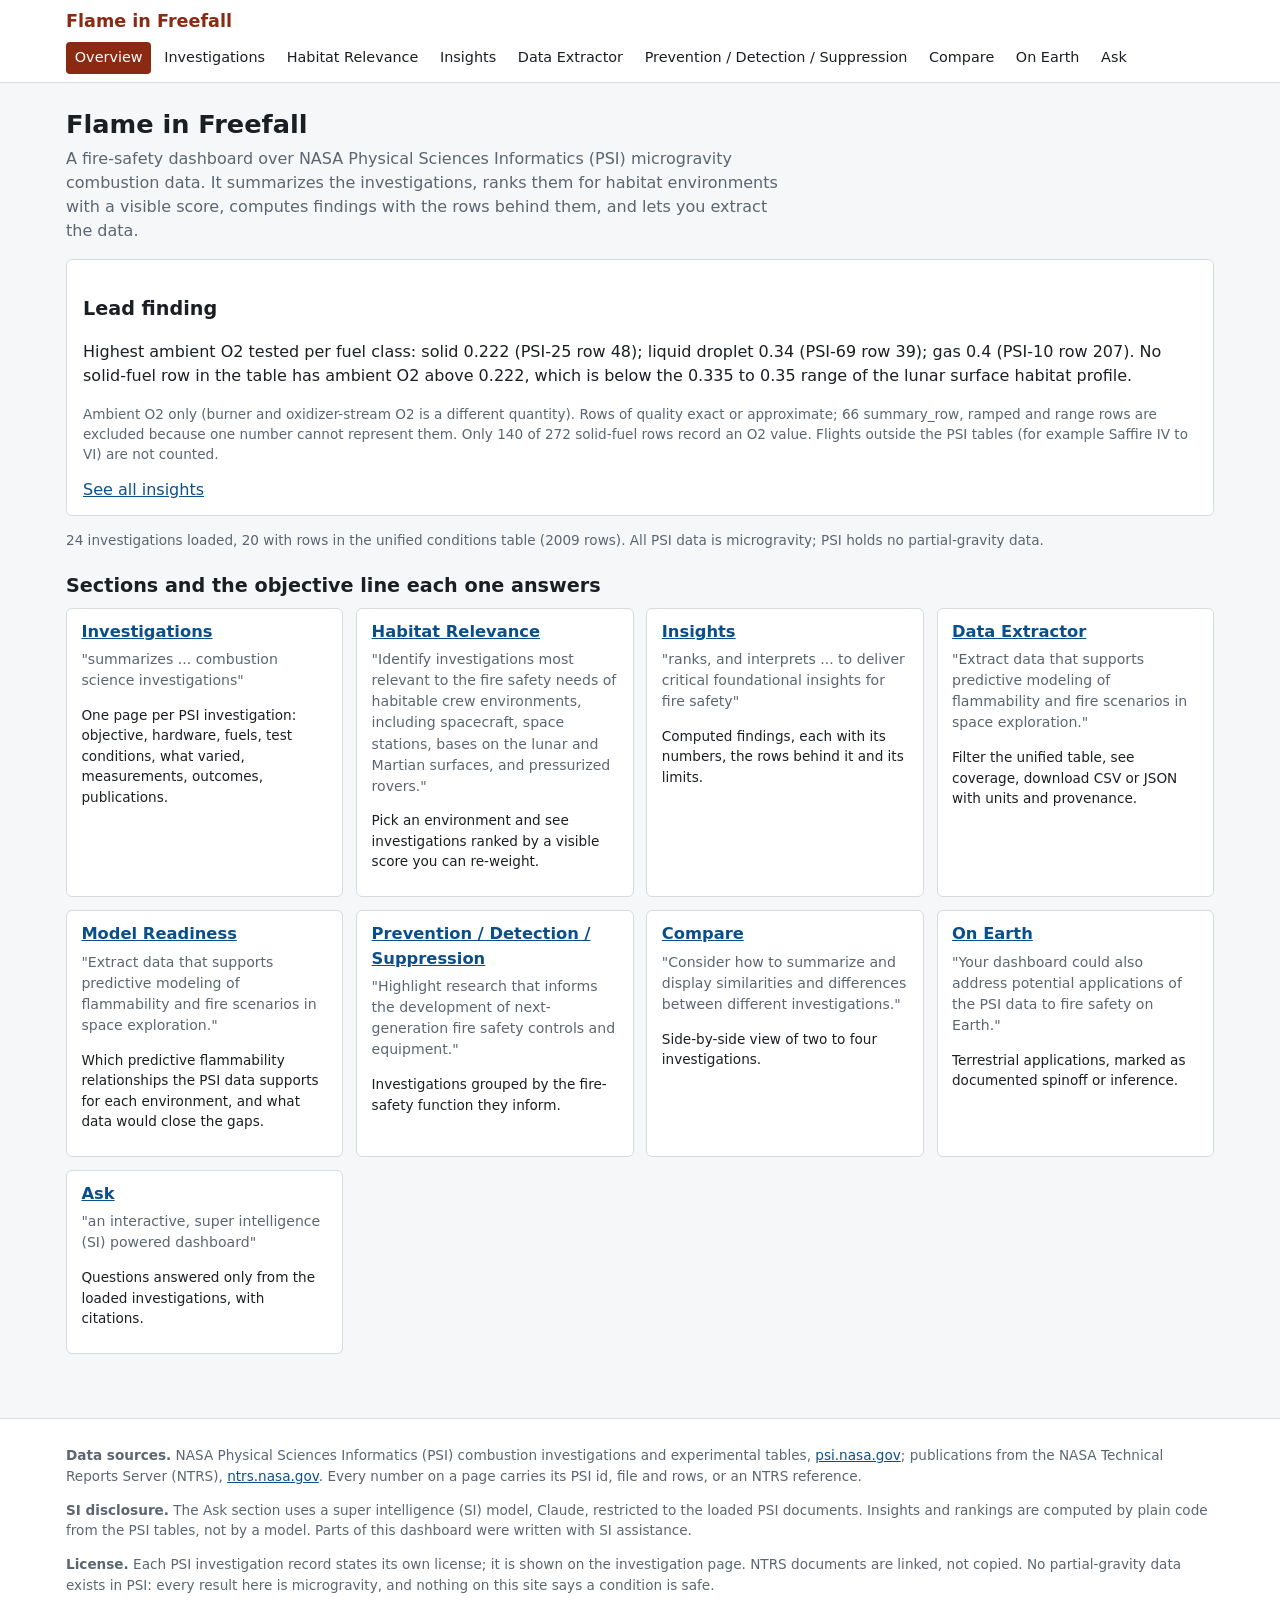
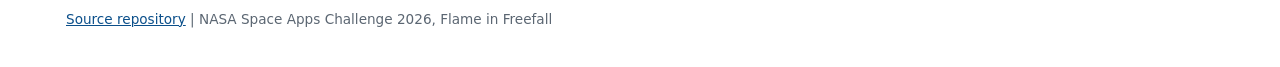
==== public/index.html @ c0f004bd "Round 2: topic vs condition ranking, multi-function labels, model readiness, safe Ask rendering, rat" ====
<!DOCTYPE html>
<html lang="en">
<head>
<meta charset="utf-8">
<meta name="viewport" content="width=device-width, initial-scale=1">
<title>Flame in Freefall - fire-safety dashboard over NASA PSI combustion data</title>
<meta name="description" content="Summaries, rankings and computed insights over NASA PSI microgravity combustion investigations, built for spacecraft and lunar habitat fire safety questions.">
<link rel="icon" href="data:,">
<link rel="stylesheet" href="style.css">
</head>
<body>
<header class="top">
  <div class="top-inner">
    <a class="brand" href="#/overview">Flame in Freefall</a>
    <nav id="nav" aria-label="Sections"></nav>
  </div>
</header>
<main id="view" tabindex="-1">
  <p class="loading">Loading data...</p>
</main>
<footer class="foot">
  <div class="foot-inner">
    <p><strong>Data sources.</strong> NASA Physical Sciences Informatics (PSI) combustion investigations and experimental tables, <a href="https://psi.nasa.gov/physci/repo/search?q=combustion">psi.nasa.gov</a>; publications from the NASA Technical Reports Server (NTRS), <a href="https://ntrs.nasa.gov/">ntrs.nasa.gov</a>. Every number on a page carries its PSI id, file and rows, or an NTRS reference.</p>
    <p><strong>SI disclosure.</strong> The Ask section uses a super intelligence (SI) model, Claude, restricted to the loaded PSI documents. Insights and rankings are computed by plain code from the PSI tables, not by a model. Parts of this dashboard were written with SI assistance.</p>
    <p><strong>License.</strong> Each PSI investigation record states its own license; it is shown on the investigation page. NTRS documents are linked, not copied. No partial-gravity data exists in PSI: every result here is microgravity, and nothing on this site says a condition is safe.</p>
    <p><a href="https://github.com/igeorgegabriel/Nasa_Space_Challenge">Source repository</a> | NASA Space Apps Challenge 2026, Flame in Freefall</p>
  </div>
</footer>
<script src="vendor/plotly-basic-2.35.2.min.js" charset="utf-8"></script>
<script src="app.js" charset="utf-8"></script>
</body>
</html>
---- public/style.css ----
:root {
  --ink: #1b1f24;
  --muted: #5b6672;
  --line: #d6dbe0;
  --bg: #f6f7f8;
  --panel: #ffffff;
  --accent: #8a2a12;
  --accent-soft: #f4e6e1;
  --link: #0b4f8a;
  --ok: #2f6b3f;
  --warn: #8a5a00;
  --warn-soft: #fbf1da;
}

* { box-sizing: border-box; }

html { font-size: 16px; }

body {
  margin: 0;
  font-family: system-ui, -apple-system, "Segoe UI", Roboto, Arial, sans-serif;
  color: var(--ink);
  background: var(--bg);
  line-height: 1.5;
}

a { color: var(--link); }

.top {
  background: var(--panel);
  border-bottom: 1px solid var(--line);
  position: sticky;
  top: 0;
  z-index: 5;
}

.top-inner {
  max-width: 1180px;
  margin: 0 auto;
  padding: 0.5rem 1rem;
  display: flex;
  flex-wrap: wrap;
  align-items: center;
  gap: 0.5rem 1.25rem;
}

.brand {
  font-weight: 700;
  font-size: 1.1rem;
  color: var(--accent);
  text-decoration: none;
  white-space: nowrap;
}

nav { display: flex; flex-wrap: wrap; gap: 0.15rem 0.25rem; }

nav a {
  padding: 0.3rem 0.55rem;
  border-radius: 4px;
  text-decoration: none;
  color: var(--ink);
  font-size: 0.9rem;
}

nav a:hover { background: var(--accent-soft); }

nav a.active { background: var(--accent); color: #fff; }

main {
  max-width: 1180px;
  margin: 0 auto;
  padding: 1rem 1rem 2rem;
  outline: none;
}

h1 { font-size: 1.6rem; margin: 0.4rem 0 0.2rem; }
h2 { font-size: 1.2rem; margin: 1.4rem 0 0.4rem; }
h3 { font-size: 1.02rem; margin: 1rem 0 0.3rem; }

.lede { color: var(--muted); margin: 0 0 1rem; max-width: 70ch; }

.objective {
  border-left: 3px solid var(--accent);
  background: var(--accent-soft);
  padding: 0.4rem 0.75rem;
  margin: 0.5rem 0 1rem;
  font-size: 0.92rem;
}

.panel {
  background: var(--panel);
  border: 1px solid var(--line);
  border-radius: 6px;
  padding: 0.8rem 1rem;
  margin: 0.8rem 0;
}

.grid {
  display: grid;
  grid-template-columns: repeat(auto-fit, minmax(260px, 1fr));
  gap: 0.8rem;
}

.card {
  background: var(--panel);
  border: 1px solid var(--line);
  border-radius: 6px;
  padding: 0.7rem 0.9rem;
}

.card h3 { margin-top: 0; }

.card .obj { color: var(--muted); font-size: 0.88rem; margin: 0.2rem 0 0.4rem; }

.table-wrap { overflow-x: auto; margin: 0.5rem 0; }

table {
  border-collapse: collapse;
  width: 100%;
  background: var(--panel);
  font-size: 0.9rem;
}

th, td {
  border: 1px solid var(--line);
  padding: 0.35rem 0.5rem;
  text-align: left;
  vertical-align: top;
}

th { background: #eef0f2; font-weight: 600; }

td.num, th.num { text-align: right; font-variant-numeric: tabular-nums; }

.tag {
  display: inline-block;
  padding: 0 0.4rem;
  border-radius: 3px;
  font-size: 0.78rem;
  border: 1px solid var(--line);
  background: #eef0f2;
  color: var(--muted);
  white-space: nowrap;
}

.tag.assumption { background: var(--warn-soft); border-color: #e0c27a; color: var(--warn); }
.tag.sourced { background: #e6f1e8; border-color: #a9cdb1; color: var(--ok); }
.tag.documented { background: #e6f1e8; border-color: #a9cdb1; color: var(--ok); }
.tag.inference { background: var(--warn-soft); border-color: #e0c27a; color: var(--warn); }
.tag.unassigned { background: #eef0f2; color: var(--muted); }
.tag.varied { background: #e4eef8; border-color: #a8c4e0; color: #1d4d80; }
.tag.held { background: #eef0f2; }
.tag.same { background: #e6f1e8; border-color: #a9cdb1; color: var(--ok); }
.tag.diff { background: var(--warn-soft); border-color: #e0c27a; color: var(--warn); }

.src { color: var(--muted); font-size: 0.78rem; display: block; }

.muted { color: var(--muted); }

.small { font-size: 0.85rem; }

.row-controls {
  display: flex;
  flex-wrap: wrap;
  gap: 0.6rem 1rem;
  align-items: flex-end;
  margin: 0.5rem 0;
}

label.field { display: flex; flex-direction: column; font-size: 0.85rem; gap: 0.15rem; }

select, input[type="number"], input[type="text"], textarea, button {
  font: inherit;
  padding: 0.3rem 0.45rem;
  border: 1px solid #aab2ba;
  border-radius: 4px;
  background: #fff;
  color: var(--ink);
}

input[type="number"] { width: 6.5rem; }

textarea { width: 100%; min-height: 6rem; resize: vertical; }

button {
  cursor: pointer;
  background: var(--accent);
  color: #fff;
  border-color: var(--accent);
}

button.secondary { background: #fff; color: var(--accent); }

button:disabled { opacity: 0.55; cursor: default; }

.checks { display: flex; flex-wrap: wrap; gap: 0.2rem 0.9rem; }

.checks label { font-size: 0.88rem; white-space: nowrap; }

.slider-row {
  display: grid;
  grid-template-columns: 11rem 1fr 3.2rem;
  gap: 0.5rem;
  align-items: center;
  font-size: 0.88rem;
}

.slider-row input[type="range"] { width: 100%; }

.bars { display: flex; gap: 3px; align-items: flex-end; height: 34px; }

.bar-col { display: flex; flex-direction: column; align-items: center; width: 18px; }

.bar-track { height: 24px; width: 12px; background: #e4e7ea; display: flex; align-items: flex-end; }

.bar-fill { width: 100%; background: var(--accent); }

.bar-fill.na { background: repeating-linear-gradient(45deg, #c4c9ce, #c4c9ce 2px, #e4e7ea 2px, #e4e7ea 4px); height: 100%; }

.bar-letter { font-size: 0.65rem; color: var(--muted); line-height: 1; margin-top: 2px; }

.legend { font-size: 0.82rem; color: var(--muted); }

.notice {
  background: var(--warn-soft);
  border: 1px solid #e0c27a;
  padding: 0.5rem 0.75rem;
  border-radius: 4px;
  font-size: 0.9rem;
  margin: 0.6rem 0;
}

.pre { white-space: pre-line; }

.chart { width: 100%; min-height: 380px; }

.answer p { margin: 0.4rem 0; }

.answer ul, .answer ol { margin: 0.4rem 0; padding-left: 1.4rem; }

.answer table { width: auto; margin: 0.5rem 0; }

.answer h4 { margin: 0.8rem 0 0.2rem; }

.answer .cite-link { font-size: 0.8rem; vertical-align: super; }

.citations li { margin: 0.4rem 0; }

.cite-quote { display: block; }

button.small-button { font-size: 0.75rem; padding: 0.05rem 0.4rem; margin-top: 0.2rem; }

.bar-groups { display: flex; gap: 10px; }

.tag.supported { background: #e6f1e8; border-color: #a9cdb1; color: var(--ok); }
.tag.partly { background: var(--warn-soft); border-color: #e0c27a; color: var(--warn); }
.tag.notsupported { background: #f4e6e1; border-color: #d9a99a; color: var(--accent); }

table.readiness td ul { margin: 0; padding-left: 1.1rem; }

.not-in-data { font-weight: 700; color: var(--warn); }

.cmp-same { background: #f1f7f2; }
.cmp-diff { background: #fdf6e6; }

details { margin: 0.3rem 0; }
summary { cursor: pointer; }

.loading { color: var(--muted); }

.foot { border-top: 1px solid var(--line); background: var(--panel); margin-top: 2rem; }

.foot-inner {
  max-width: 1180px;
  margin: 0 auto;
  padding: 0.8rem 1rem 1.5rem;
  font-size: 0.85rem;
  color: var(--muted);
}

@media (max-width: 640px) {
  html { font-size: 15px; }
  .slider-row { grid-template-columns: 8rem 1fr 2.8rem; }
  th, td { padding: 0.3rem 0.35rem; }
}
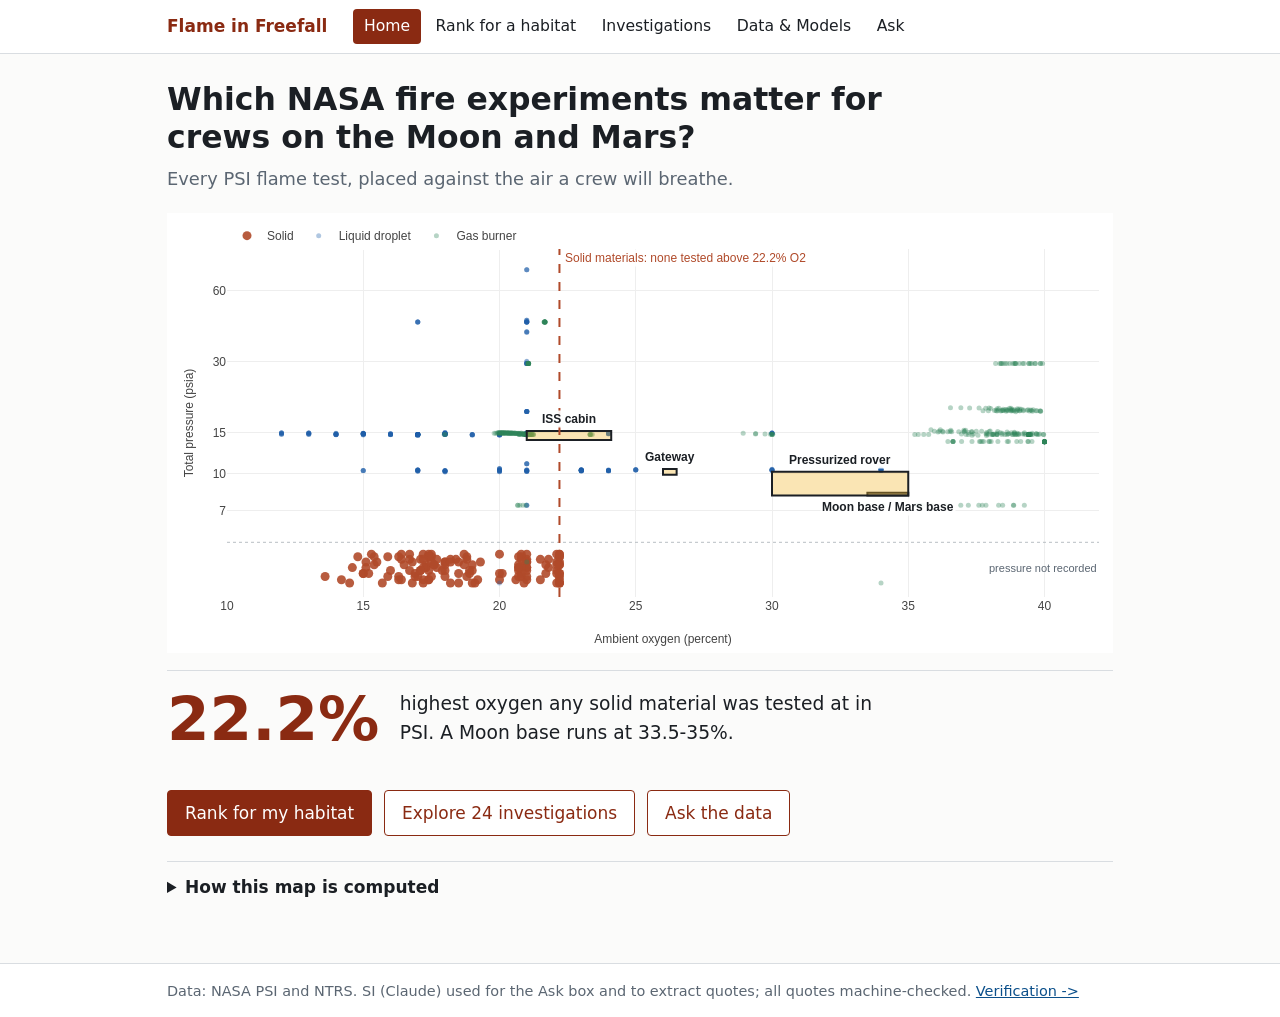
==== commit 3742665e: "Redesign: 5-tab layout, Oxygen Gap Map hero, test-next table, verified findings, NASA flame photos, " ====
--- a/public/index.html
+++ b/public/index.html
@@ -4,14 +4,14 @@
 <meta charset="utf-8">
 <meta name="viewport" content="width=device-width, initial-scale=1">
 <title>Flame in Freefall - fire-safety dashboard over NASA PSI combustion data</title>
-<meta name="description" content="Summaries, rankings and computed insights over NASA PSI microgravity combustion investigations, built for spacecraft and lunar habitat fire safety questions.">
+<meta name="description" content="Which NASA microgravity fire experiments matter for crews on the Moon and Mars, ranked from NASA PSI combustion data.">
 <link rel="icon" href="data:,">
 <link rel="stylesheet" href="style.css">
 </head>
 <body>
 <header class="top">
   <div class="top-inner">
-    <a class="brand" href="#/overview">Flame in Freefall</a>
+    <a class="brand" href="#/home">Flame in Freefall</a>
     <nav id="nav" aria-label="Sections"></nav>
   </div>
 </header>
@@ -20,10 +20,7 @@
 </main>
 <footer class="foot">
   <div class="foot-inner">
-    <p><strong>Data sources.</strong> NASA Physical Sciences Informatics (PSI) combustion investigations and experimental tables, <a href="https://psi.nasa.gov/physci/repo/search?q=combustion">psi.nasa.gov</a>; publications from the NASA Technical Reports Server (NTRS), <a href="https://ntrs.nasa.gov/">ntrs.nasa.gov</a>. Every number on a page carries its PSI id, file and rows, or an NTRS reference.</p>
-    <p><strong>SI disclosure.</strong> The Ask section uses a super intelligence (SI) model, Claude, restricted to the loaded PSI documents. Insights and rankings are computed by plain code from the PSI tables, not by a model. Parts of this dashboard were written with SI assistance.</p>
-    <p><strong>License.</strong> Each PSI investigation record states its own license; it is shown on the investigation page. NTRS documents are linked, not copied. No partial-gravity data exists in PSI: every result here is microgravity, and nothing on this site says a condition is safe.</p>
-    <p><a href="https://github.com/igeorgegabriel/Nasa_Space_Challenge">Source repository</a> | NASA Space Apps Challenge 2026, Flame in Freefall</p>
+    <p>Data: NASA PSI and NTRS. SI (Claude) used for the Ask box and to extract quotes; all quotes machine-checked. <a href="#/verification">Verification -&gt;</a></p>
   </div>
 </footer>
 <script src="vendor/plotly-basic-2.35.2.min.js" charset="utf-8"></script>
--- a/public/style.css
+++ b/public/style.css
@@ -1,27 +1,26 @@
 :root {
   --ink: #1b1f24;
   --muted: #5b6672;
-  --line: #d6dbe0;
-  --bg: #f6f7f8;
+  --line: #d9dde1;
+  --bg: #fbfbfa;
   --panel: #ffffff;
   --accent: #8a2a12;
-  --accent-soft: #f4e6e1;
+  --accent-soft: #f4e9e5;
   --link: #0b4f8a;
   --ok: #2f6b3f;
   --warn: #8a5a00;
-  --warn-soft: #fbf1da;
 }
 
 * { box-sizing: border-box; }
 
-html { font-size: 16px; }
+html { font-size: 17px; }
 
 body {
   margin: 0;
   font-family: system-ui, -apple-system, "Segoe UI", Roboto, Arial, sans-serif;
   color: var(--ink);
   background: var(--bg);
-  line-height: 1.5;
+  line-height: 1.55;
 }
 
 a { color: var(--link); }
@@ -35,251 +34,324 @@
 }
 
 .top-inner {
-  max-width: 1180px;
+  max-width: 980px;
   margin: 0 auto;
-  padding: 0.5rem 1rem;
+  padding: 0.55rem 1rem;
   display: flex;
   flex-wrap: wrap;
   align-items: center;
-  gap: 0.5rem 1.25rem;
+  gap: 0.4rem 1.5rem;
 }
 
 .brand {
   font-weight: 700;
-  font-size: 1.1rem;
   color: var(--accent);
   text-decoration: none;
   white-space: nowrap;
 }
 
-nav { display: flex; flex-wrap: wrap; gap: 0.15rem 0.25rem; }
-
-nav a {
-  padding: 0.3rem 0.55rem;
+#nav { display: flex; flex-wrap: wrap; gap: 0.1rem 0.2rem; }
+
+#nav a {
+  padding: 0.3rem 0.65rem;
   border-radius: 4px;
   text-decoration: none;
   color: var(--ink);
-  font-size: 0.9rem;
-}
-
-nav a:hover { background: var(--accent-soft); }
-
-nav a.active { background: var(--accent); color: #fff; }
+  font-size: 0.92rem;
+}
+
+#nav a:hover { background: var(--accent-soft); }
+
+#nav a.active { background: var(--accent); color: #fff; }
 
 main {
-  max-width: 1180px;
+  max-width: 980px;
   margin: 0 auto;
-  padding: 1rem 1rem 2rem;
+  padding: 1.6rem 1rem 3rem;
   outline: none;
 }
 
-h1 { font-size: 1.6rem; margin: 0.4rem 0 0.2rem; }
-h2 { font-size: 1.2rem; margin: 1.4rem 0 0.4rem; }
-h3 { font-size: 1.02rem; margin: 1rem 0 0.3rem; }
-
-.lede { color: var(--muted); margin: 0 0 1rem; max-width: 70ch; }
-
-.objective {
-  border-left: 3px solid var(--accent);
-  background: var(--accent-soft);
-  padding: 0.4rem 0.75rem;
-  margin: 0.5rem 0 1rem;
-  font-size: 0.92rem;
-}
-
-.panel {
-  background: var(--panel);
-  border: 1px solid var(--line);
-  border-radius: 6px;
-  padding: 0.8rem 1rem;
-  margin: 0.8rem 0;
-}
-
-.grid {
+h1 { font-size: 1.85rem; line-height: 1.2; margin: 0 0 0.5rem; max-width: 34ch; }
+h2 { font-size: 1.25rem; margin: 2.4rem 0 0.6rem; }
+h3 { font-size: 1.05rem; margin: 1.2rem 0 0.3rem; }
+
+.page-head { margin-bottom: 1.2rem; }
+
+.lede { color: var(--muted); margin: 0 0 0.8rem; max-width: 70ch; font-size: 1.05rem; }
+
+p, li, dd { max-width: 70ch; }
+
+.small { font-size: 0.88rem; }
+
+.muted { color: var(--muted); }
+
+.src { color: var(--muted); font-size: 0.8rem; display: block; }
+
+.chart { width: 100%; height: 440px; }
+
+.hero-chart { margin: 0.5rem 0 0; }
+
+.callout {
+  display: flex;
+  align-items: center;
+  gap: 1.2rem;
+  margin: 1rem 0 1.4rem;
+  padding: 1rem 0;
+  border-top: 1px solid var(--line);
+}
+
+.big { font-size: 3.6rem; font-weight: 700; color: var(--accent); line-height: 1; white-space: nowrap; }
+
+.big-text { margin: 0; font-size: 1.1rem; max-width: 40ch; }
+
+.cta { display: flex; flex-wrap: wrap; gap: 0.7rem; margin: 0 0 1.5rem; }
+
+.btn, button {
+  font: inherit;
+  display: inline-block;
+  padding: 0.5rem 1rem;
+  border: 1px solid var(--accent);
+  border-radius: 4px;
+  background: #fff;
+  color: var(--accent);
+  text-decoration: none;
+  cursor: pointer;
+}
+
+.btn.primary, button { background: var(--accent); color: #fff; }
+
+button.secondary { background: #fff; color: var(--accent); }
+
+button:disabled { opacity: 0.55; cursor: default; }
+
+.seg { display: flex; flex-wrap: wrap; gap: 0.4rem; margin: 0.4rem 0 0.8rem; }
+
+.seg-btn { background: #fff; color: var(--ink); border-color: #b5bcc3; padding: 0.4rem 0.8rem; font-size: 0.95rem; }
+
+.seg-btn.active { background: var(--accent); color: #fff; border-color: var(--accent); }
+
+.env-line { color: var(--muted); font-size: 0.95rem; margin: 0 0 1.2rem; max-width: 70ch; }
+
+.rank-list { list-style: none; margin: 0; padding: 0; }
+
+.rank-item { border-top: 1px solid var(--line); }
+
+.rank-row summary {
+  list-style: none;
   display: grid;
-  grid-template-columns: repeat(auto-fit, minmax(260px, 1fr));
+  grid-template-columns: 2rem 1fr 7.5rem;
   gap: 0.8rem;
-}
-
-.card {
-  background: var(--panel);
-  border: 1px solid var(--line);
-  border-radius: 6px;
-  padding: 0.7rem 0.9rem;
-}
-
-.card h3 { margin-top: 0; }
-
-.card .obj { color: var(--muted); font-size: 0.88rem; margin: 0.2rem 0 0.4rem; }
-
-.table-wrap { overflow-x: auto; margin: 0.5rem 0; }
-
-table {
-  border-collapse: collapse;
-  width: 100%;
-  background: var(--panel);
-  font-size: 0.9rem;
-}
-
-th, td {
-  border: 1px solid var(--line);
-  padding: 0.35rem 0.5rem;
-  text-align: left;
-  vertical-align: top;
-}
-
-th { background: #eef0f2; font-weight: 600; }
-
-td.num, th.num { text-align: right; font-variant-numeric: tabular-nums; }
+  align-items: start;
+  padding: 0.9rem 0;
+  cursor: pointer;
+}
+
+.rank-row summary::-webkit-details-marker { display: none; }
+
+.rank-num { font-weight: 700; color: var(--accent); font-size: 1.15rem; }
+
+.rank-main { display: block; }
+
+.rank-name { display: block; font-weight: 600; }
+
+.rank-line { display: block; color: var(--muted); font-size: 0.9rem; }
+
+.rank-why { display: block; font-size: 0.92rem; margin-top: 0.25rem; max-width: 62ch; }
+
+.rank-score { display: flex; align-items: center; gap: 0.5rem; padding-top: 0.3rem; }
+
+.bar { display: block; flex: 1; height: 0.7rem; background: #e6e8ea; border-radius: 2px; overflow: hidden; }
+
+.bar-fill { display: block; height: 100%; background: var(--accent); }
+
+.score-num { font-variant-numeric: tabular-nums; font-size: 0.9rem; width: 2.2rem; text-align: right; }
+
+.rank-details { padding: 0 0 1rem 2.8rem; }
+
+.exp { margin: 1.2rem 0 0; border-top: 1px solid var(--line); }
+
+.exp > summary { padding: 0.7rem 0; cursor: pointer; font-weight: 600; }
+
+.exp-body { padding: 0 0 0.8rem; }
+
+.rank-row .exp, details.rank-row { margin: 0; border: 0; }
+
+.test-next h2 { margin-top: 2.6rem; }
+
+.table-wrap { overflow-x: auto; margin: 0.6rem 0; max-width: 100%; }
+
+table { border-collapse: collapse; width: 100%; font-size: 0.92rem; }
+
+th, td { border-bottom: 1px solid var(--line); padding: 0.5rem 0.6rem; text-align: left; vertical-align: top; }
+
+th { font-weight: 600; background: #f2f3f4; white-space: nowrap; }
+
+table.preview th, table.preview td { white-space: nowrap; }
 
 .tag {
   display: inline-block;
-  padding: 0 0.4rem;
+  padding: 0 0.5rem;
   border-radius: 3px;
-  font-size: 0.78rem;
+  font-size: 0.8rem;
   border: 1px solid var(--line);
-  background: #eef0f2;
+  background: #f2f3f4;
   color: var(--muted);
   white-space: nowrap;
 }
 
-.tag.assumption { background: var(--warn-soft); border-color: #e0c27a; color: var(--warn); }
-.tag.sourced { background: #e6f1e8; border-color: #a9cdb1; color: var(--ok); }
-.tag.documented { background: #e6f1e8; border-color: #a9cdb1; color: var(--ok); }
-.tag.inference { background: var(--warn-soft); border-color: #e0c27a; color: var(--warn); }
-.tag.unassigned { background: #eef0f2; color: var(--muted); }
-.tag.varied { background: #e4eef8; border-color: #a8c4e0; color: #1d4d80; }
-.tag.held { background: #eef0f2; }
-.tag.same { background: #e6f1e8; border-color: #a9cdb1; color: var(--ok); }
-.tag.diff { background: var(--warn-soft); border-color: #e0c27a; color: var(--warn); }
-
-.src { color: var(--muted); font-size: 0.78rem; display: block; }
-
-.muted { color: var(--muted); }
-
-.small { font-size: 0.85rem; }
-
-.row-controls {
-  display: flex;
-  flex-wrap: wrap;
-  gap: 0.6rem 1rem;
-  align-items: flex-end;
-  margin: 0.5rem 0;
-}
-
-label.field { display: flex; flex-direction: column; font-size: 0.85rem; gap: 0.15rem; }
-
-select, input[type="number"], input[type="text"], textarea, button {
+.tag.supported { background: #e6f1e8; border-color: #a9cdb1; color: var(--ok); }
+.tag.partly { background: #fbf1da; border-color: #e0c27a; color: var(--warn); }
+.tag.notsupported { background: #f4e6e1; border-color: #d9a99a; color: var(--accent); }
+
+.cards { display: grid; grid-template-columns: repeat(auto-fill, minmax(280px, 1fr)); gap: 1rem; margin-top: 1rem; }
+
+.card { background: var(--panel); border: 1px solid var(--line); border-radius: 6px; padding: 0.9rem 1rem; }
+
+.card.wide { grid-column: 1 / -1; }
+
+.card h3 { margin: 0 0 0.25rem; }
+
+.card-line { margin: 0 0 0.5rem; color: var(--muted); font-size: 0.92rem; }
+
+.card-tags { margin: 0.4rem 0; font-size: 0.88rem; }
+
+.fn-tags { margin-left: 0.5rem; color: var(--muted); font-size: 0.85rem; }
+
+.quote { margin: 0.7rem 0; padding: 0.1rem 0 0.1rem 0.9rem; border-left: 3px solid var(--accent); }
+
+.quote p { margin: 0 0 0.2rem; }
+
+.quote cite { font-size: 0.85rem; color: var(--muted); font-style: normal; }
+
+.quote.clamp p {
+  display: -webkit-box;
+  -webkit-line-clamp: 4;
+  -webkit-box-orient: vertical;
+  overflow: hidden;
+  font-size: 0.9rem;
+}
+
+.filters { display: flex; flex-wrap: wrap; gap: 0.6rem; margin: 1rem 0 0.4rem; }
+
+select, input[type="number"], textarea {
   font: inherit;
-  padding: 0.3rem 0.45rem;
+  padding: 0.4rem 0.5rem;
   border: 1px solid #aab2ba;
   border-radius: 4px;
   background: #fff;
   color: var(--ink);
 }
 
+textarea { width: 100%; max-width: 70ch; resize: vertical; display: block; }
+
 input[type="number"] { width: 6.5rem; }
 
-textarea { width: 100%; min-height: 6rem; resize: vertical; }
-
-button {
-  cursor: pointer;
-  background: var(--accent);
-  color: #fff;
-  border-color: var(--accent);
-}
-
-button.secondary { background: #fff; color: var(--accent); }
-
-button:disabled { opacity: 0.55; cursor: default; }
-
-.checks { display: flex; flex-wrap: wrap; gap: 0.2rem 0.9rem; }
-
-.checks label { font-size: 0.88rem; white-space: nowrap; }
-
-.slider-row {
-  display: grid;
-  grid-template-columns: 11rem 1fr 3.2rem;
-  gap: 0.5rem;
-  align-items: center;
-  font-size: 0.88rem;
-}
+.subnav { display: flex; flex-wrap: wrap; gap: 1.2rem; margin: 0 0 0.6rem; font-size: 0.95rem; }
+
+.subnav a { text-decoration: none; padding-bottom: 0.15rem; border-bottom: 2px solid transparent; }
+
+.subnav a.active { border-bottom-color: var(--accent); color: var(--ink); font-weight: 600; }
+
+.photos { display: grid; grid-template-columns: repeat(auto-fill, minmax(260px, 1fr)); gap: 1rem; }
+
+.photos figure { margin: 0; }
+
+.photos img { width: 100%; height: auto; display: block; border: 1px solid var(--line); }
+
+.photos figcaption { font-size: 0.82rem; color: var(--muted); margin-top: 0.3rem; }
+
+.facts { display: grid; grid-template-columns: 9rem 1fr; gap: 0.3rem 1rem; margin: 0.4rem 0; }
+
+.facts dt { color: var(--muted); }
+
+.facts dd { margin: 0; }
+
+.pre { white-space: pre-line; max-width: 70ch; }
+
+.pre-line { max-width: 70ch; }
+
+.row-controls { display: flex; flex-wrap: wrap; gap: 0.6rem 1rem; align-items: flex-end; margin: 0.6rem 0; }
+
+label.field { display: flex; flex-direction: column; font-size: 0.85rem; gap: 0.15rem; }
+
+.checks { display: flex; flex-wrap: wrap; gap: 0.2rem 0.9rem; margin: 0.3rem 0 0.8rem; }
+
+.checks label, label.check { font-size: 0.9rem; }
+
+.slider-row { display: grid; grid-template-columns: 14rem 1fr 3rem; gap: 0.5rem; align-items: center; font-size: 0.9rem; max-width: 560px; }
 
 .slider-row input[type="range"] { width: 100%; }
 
-.bars { display: flex; gap: 3px; align-items: flex-end; height: 34px; }
-
-.bar-col { display: flex; flex-direction: column; align-items: center; width: 18px; }
-
-.bar-track { height: 24px; width: 12px; background: #e4e7ea; display: flex; align-items: flex-end; }
-
-.bar-fill { width: 100%; background: var(--accent); }
-
-.bar-fill.na { background: repeating-linear-gradient(45deg, #c4c9ce, #c4c9ce 2px, #e4e7ea 2px, #e4e7ea 4px); height: 100%; }
-
-.bar-letter { font-size: 0.65rem; color: var(--muted); line-height: 1; margin-top: 2px; }
-
-.legend { font-size: 0.82rem; color: var(--muted); }
-
-.notice {
-  background: var(--warn-soft);
-  border: 1px solid #e0c27a;
-  padding: 0.5rem 0.75rem;
-  border-radius: 4px;
+.filters-box { margin: 0.6rem 0; border: 1px solid var(--line); border-radius: 4px; background: var(--panel); }
+
+.filters-box > summary { padding: 0.6rem 0.8rem; cursor: pointer; font-size: 0.92rem; }
+
+.filters-box .exp-body { padding: 0 0.8rem 0.8rem; }
+
+.buttons { display: flex; flex-wrap: wrap; gap: 0.6rem; margin: 0.6rem 0; }
+
+.plain-list { list-style: none; margin: 0; padding: 0; }
+
+.plain-list .exp { margin: 0; }
+
+.detail-block { margin-bottom: 1.4rem; }
+
+.section { scroll-margin-top: 4rem; }
+
+.answer-box { margin: 1rem 0; max-width: 70ch; }
+
+.answer p { margin: 0.5rem 0; }
+
+.answer ul, .answer ol { margin: 0.5rem 0; padding-left: 1.4rem; }
+
+.answer table { width: auto; margin: 0.6rem 0; }
+
+.answer h4 { margin: 0.9rem 0 0.2rem; }
+
+.answer .cite-link { font-size: 0.8rem; vertical-align: super; }
+
+.citations li { margin: 0.5rem 0; }
+
+.cite-quote { display: block; }
+
+button.small-button { font-size: 0.75rem; padding: 0.05rem 0.4rem; margin-top: 0.2rem; }
+
+.chips { display: flex; flex-wrap: wrap; gap: 0.5rem; margin: 0.4rem 0 0.9rem; }
+
+.chip {
+  background: #fff;
+  color: var(--ink);
+  border: 1px solid #b5bcc3;
+  border-radius: 999px;
+  padding: 0.35rem 0.9rem;
   font-size: 0.9rem;
-  margin: 0.6rem 0;
-}
-
-.pre { white-space: pre-line; }
-
-.chart { width: 100%; min-height: 380px; }
-
-.answer p { margin: 0.4rem 0; }
-
-.answer ul, .answer ol { margin: 0.4rem 0; padding-left: 1.4rem; }
-
-.answer table { width: auto; margin: 0.5rem 0; }
-
-.answer h4 { margin: 0.8rem 0 0.2rem; }
-
-.answer .cite-link { font-size: 0.8rem; vertical-align: super; }
-
-.citations li { margin: 0.4rem 0; }
-
-.cite-quote { display: block; }
-
-button.small-button { font-size: 0.75rem; padding: 0.05rem 0.4rem; margin-top: 0.2rem; }
-
-.bar-groups { display: flex; gap: 10px; }
-
-.tag.supported { background: #e6f1e8; border-color: #a9cdb1; color: var(--ok); }
-.tag.partly { background: var(--warn-soft); border-color: #e0c27a; color: var(--warn); }
-.tag.notsupported { background: #f4e6e1; border-color: #d9a99a; color: var(--accent); }
-
-table.readiness td ul { margin: 0; padding-left: 1.1rem; }
-
-.not-in-data { font-weight: 700; color: var(--warn); }
-
-.cmp-same { background: #f1f7f2; }
-.cmp-diff { background: #fdf6e6; }
-
-details { margin: 0.3rem 0; }
-summary { cursor: pointer; }
+}
+
+.cmp-same th, .cmp-same td { background: #f4f6f4; }
+
+table.compare th:first-child { background: #f2f3f4; }
 
 .loading { color: var(--muted); }
 
-.foot { border-top: 1px solid var(--line); background: var(--panel); margin-top: 2rem; }
-
-.foot-inner {
-  max-width: 1180px;
-  margin: 0 auto;
-  padding: 0.8rem 1rem 1.5rem;
-  font-size: 0.85rem;
-  color: var(--muted);
-}
+.foot { border-top: 1px solid var(--line); background: var(--panel); }
+
+.foot-inner { max-width: 980px; margin: 0 auto; padding: 0.9rem 1rem; font-size: 0.85rem; color: var(--muted); }
+
+.foot-inner p { margin: 0; max-width: none; }
 
 @media (max-width: 640px) {
-  html { font-size: 15px; }
-  .slider-row { grid-template-columns: 8rem 1fr 2.8rem; }
-  th, td { padding: 0.3rem 0.35rem; }
-}
+  html { font-size: 16px; }
+  h1 { font-size: 1.5rem; }
+  main { padding: 1.1rem 0.9rem 2.5rem; }
+  .chart { height: 360px; }
+  .big { font-size: 2.8rem; }
+  .callout { flex-direction: column; align-items: flex-start; gap: 0.4rem; }
+  .rank-row summary { grid-template-columns: 1.6rem 1fr; }
+  .rank-score { grid-column: 2; }
+  .rank-details { padding-left: 0; }
+  .slider-row { grid-template-columns: 9rem 1fr 2.6rem; }
+  .facts { grid-template-columns: 1fr; }
+  .seg-btn { font-size: 0.88rem; padding: 0.35rem 0.6rem; }
+  th, td { padding: 0.4rem 0.45rem; }
+}
+.card-tags .muted { margin-left: 0.6rem; }
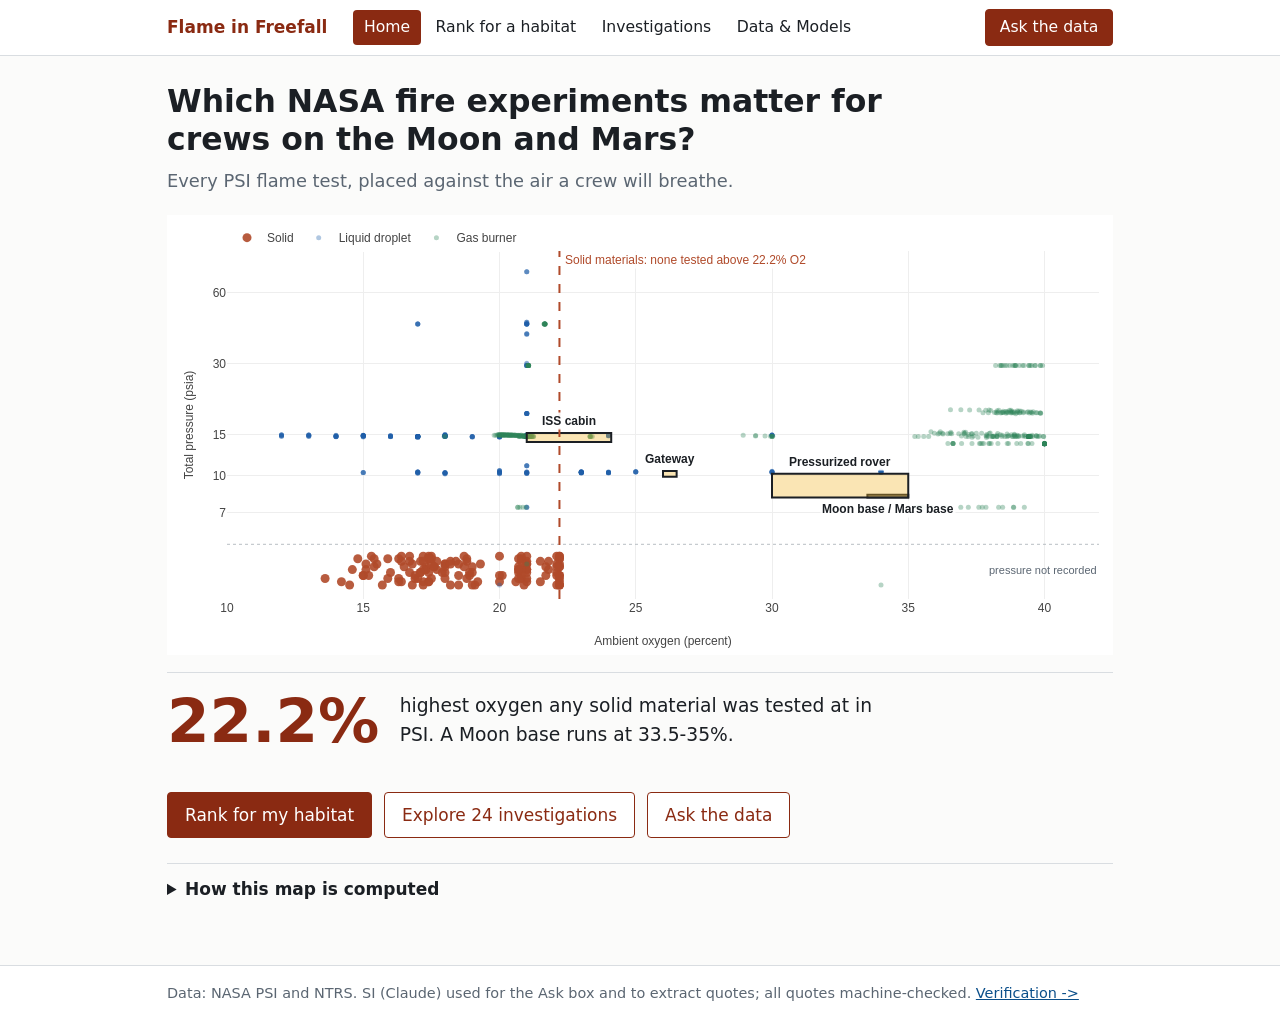
==== commit b6b7fc09: "Ask becomes a Copilot-style side panel on every page with page context and short history Context lim" ====
--- a/public/index.html
+++ b/public/index.html
@@ -9,10 +9,13 @@
 <link rel="stylesheet" href="style.css">
 </head>
 <body>
+<div id="shell">
+<div id="page">
 <header class="top">
   <div class="top-inner">
     <a class="brand" href="#/home">Flame in Freefall</a>
     <nav id="nav" aria-label="Sections"></nav>
+    <button type="button" id="ask-open" class="ask-toggle" aria-expanded="false" aria-controls="ask-panel" hidden>Ask the data</button>
   </div>
 </header>
 <main id="view" tabindex="-1">
@@ -23,6 +26,9 @@
     <p>Data: NASA PSI and NTRS. SI (Claude) used for the Ask box and to extract quotes; all quotes machine-checked. <a href="#/verification">Verification -&gt;</a></p>
   </div>
 </footer>
+</div>
+<aside id="ask-panel" aria-label="Ask the data"></aside>
+</div>
 <script src="vendor/plotly-basic-2.35.2.min.js" charset="utf-8"></script>
 <script src="app.js" charset="utf-8"></script>
 </body>
--- a/public/style.css
+++ b/public/style.css
@@ -44,13 +44,14 @@
 }
 
 .brand {
+  order: 1;
   font-weight: 700;
   color: var(--accent);
   text-decoration: none;
   white-space: nowrap;
 }
 
-#nav { display: flex; flex-wrap: wrap; gap: 0.1rem 0.2rem; }
+#nav { order: 2; display: flex; flex-wrap: wrap; gap: 0.1rem 0.2rem; }
 
 #nav a {
   padding: 0.3rem 0.65rem;
@@ -355,3 +356,94 @@
   th, td { padding: 0.4rem 0.45rem; }
 }
 .card-tags .muted { margin-left: 0.6rem; }
+
+[hidden] { display: none !important; }
+
+#shell { display: flex; align-items: flex-start; }
+
+#page { flex: 1 1 auto; min-width: 0; }
+
+.ask-toggle { order: 3; margin-left: auto; padding: 0.3rem 0.8rem; font-size: 0.92rem; }
+
+body.ask-open .ask-toggle { background: #fff; color: var(--accent); }
+
+#ask-panel {
+  display: none;
+  flex: 0 0 400px;
+  width: 400px;
+  position: sticky;
+  top: 0;
+  height: 100vh;
+  flex-direction: column;
+  background: var(--panel);
+  border-left: 1px solid var(--line);
+  padding: 0.8rem 1rem;
+  font-size: 0.92rem;
+}
+
+body.ask-open #ask-panel { display: flex; }
+
+.ask-head { display: flex; align-items: center; justify-content: space-between; gap: 0.6rem; }
+
+.ask-head h2 { margin: 0; font-size: 1.15rem; }
+
+.ask-context { margin: 0.5rem 0 0.1rem; color: var(--muted); max-width: none; }
+
+.ask-check { display: block; margin: 0 0 0.3rem; }
+
+.ask-head-buttons { display: flex; gap: 0.4rem; }
+
+.ask-thread { position: relative; flex: 1 1 auto; min-height: 0; overflow-y: auto; border-top: 1px solid var(--line); padding: 0.5rem 0; }
+
+.ask-turn { margin: 0 0 1rem; }
+
+.ask-q { background: var(--accent-soft); border-radius: 6px; padding: 0.45rem 0.7rem; margin: 0 0 0.5rem 1.5rem; overflow-wrap: anywhere; }
+
+.ask-a, .ask-status, .ask-error { margin: 0; max-width: none; overflow-wrap: anywhere; }
+
+.ask-error { color: var(--accent); }
+
+.ask-a .answer { overflow-x: auto; }
+
+.ask-a .answer table { font-size: 0.82rem; }
+
+.ask-a p, .ask-a li { max-width: none; }
+
+.ask-cites { margin-top: 0.4rem; border-top: 1px solid var(--line); }
+
+.ask-cites p { margin: 0.3rem 0 0; }
+
+.ask-cites ol { margin: 0.2rem 0 0; padding-left: 1.3rem; font-size: 0.85rem; }
+
+.ask-suggest { display: flex; flex-direction: column; gap: 0.3rem; margin: 0.4rem 0; }
+
+.suggest { text-align: left; padding: 0.3rem 0.6rem; font-size: 0.85rem; border-color: #b5bcc3; color: var(--ink); }
+
+.ask-input-row { display: flex; gap: 0.5rem; align-items: flex-end; }
+
+.ask-input-row textarea { flex: 1 1 auto; min-width: 0; max-width: none; }
+
+.ask-disclosure { margin: 0.4rem 0 0; max-width: none; }
+
+@media (max-width: 1199px) {
+  #ask-panel { flex-basis: 360px; width: 360px; }
+}
+
+@media (max-width: 899px) {
+  #ask-panel {
+    position: fixed;
+    top: 0;
+    left: 0;
+    right: 0;
+    bottom: 0;
+    width: auto;
+    height: auto;
+    z-index: 30;
+    border-left: 0;
+  }
+  body.ask-open { overflow: hidden; }
+  .ask-toggle { order: 2; }
+  #nav { order: 3; flex-basis: 100%; }
+}
+
+.ask-head .small-button { font-size: 0.8rem; padding: 0.2rem 0.55rem; margin: 0; }
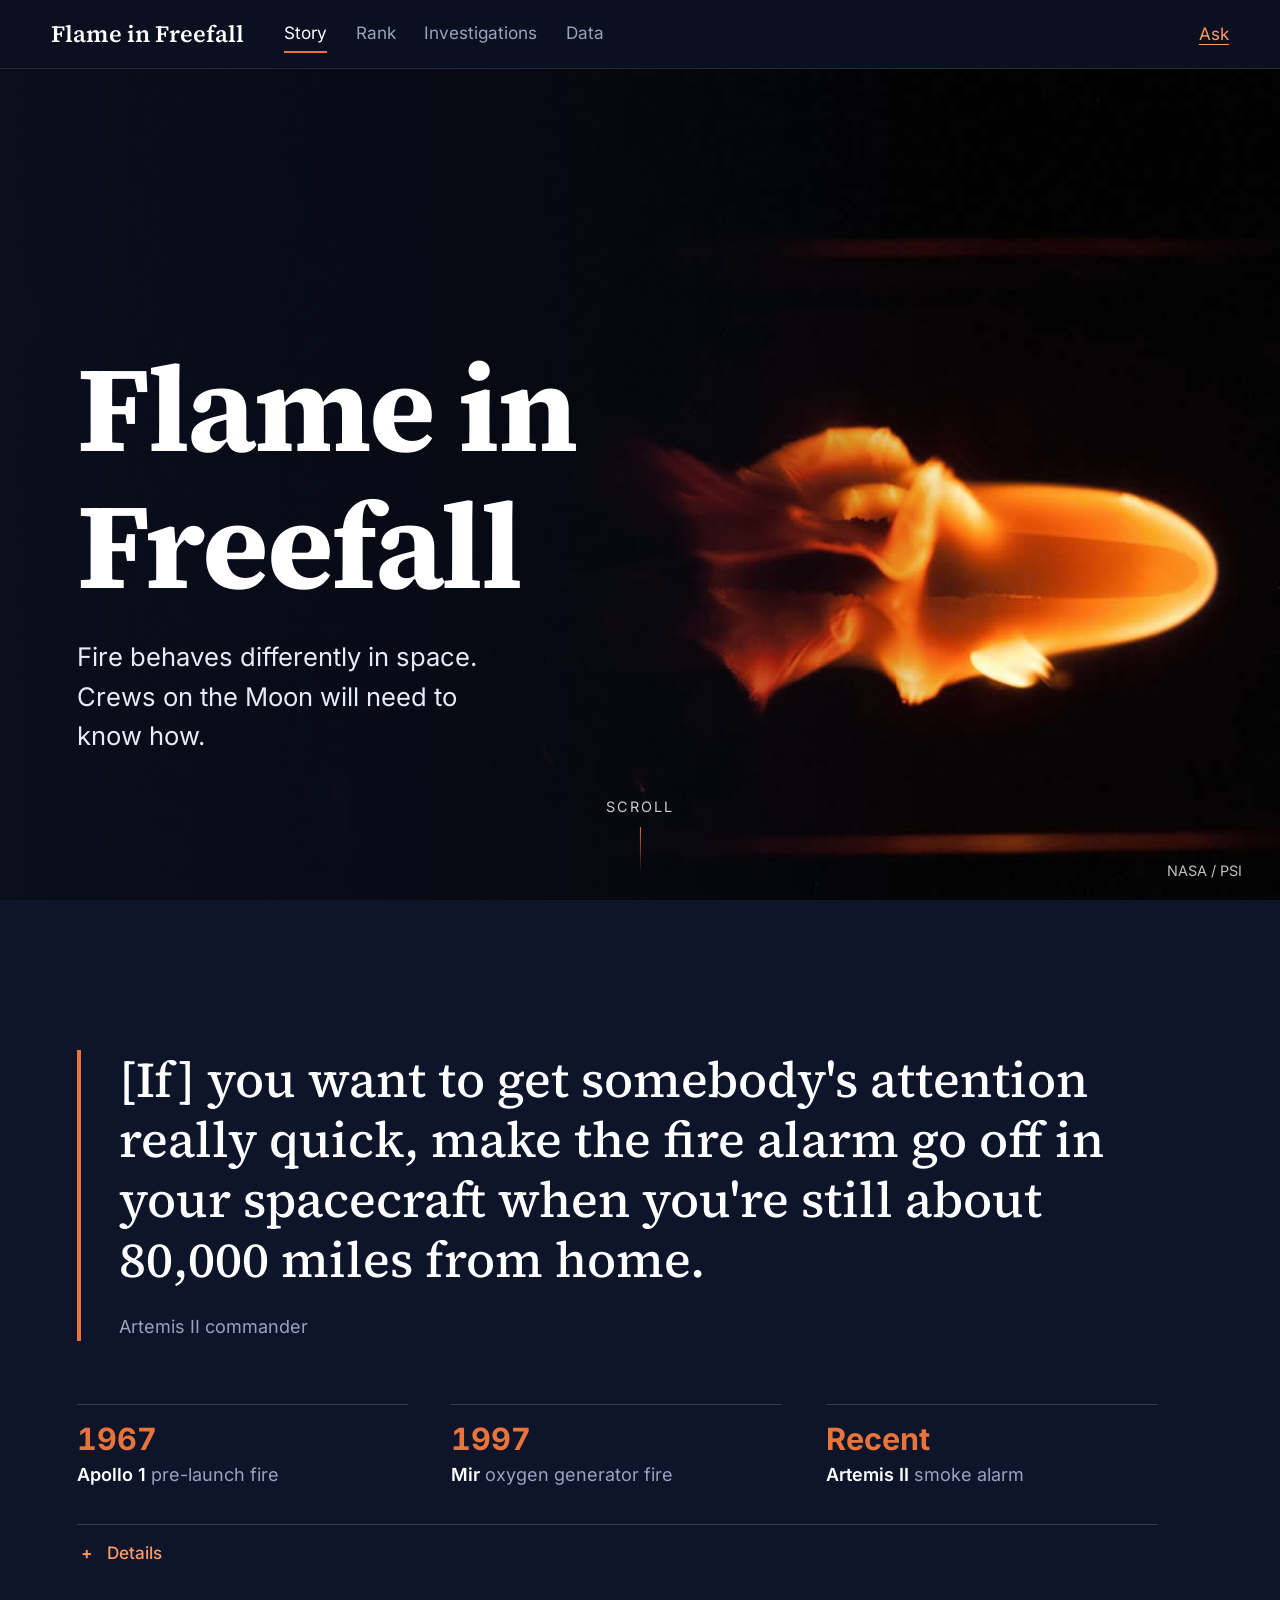
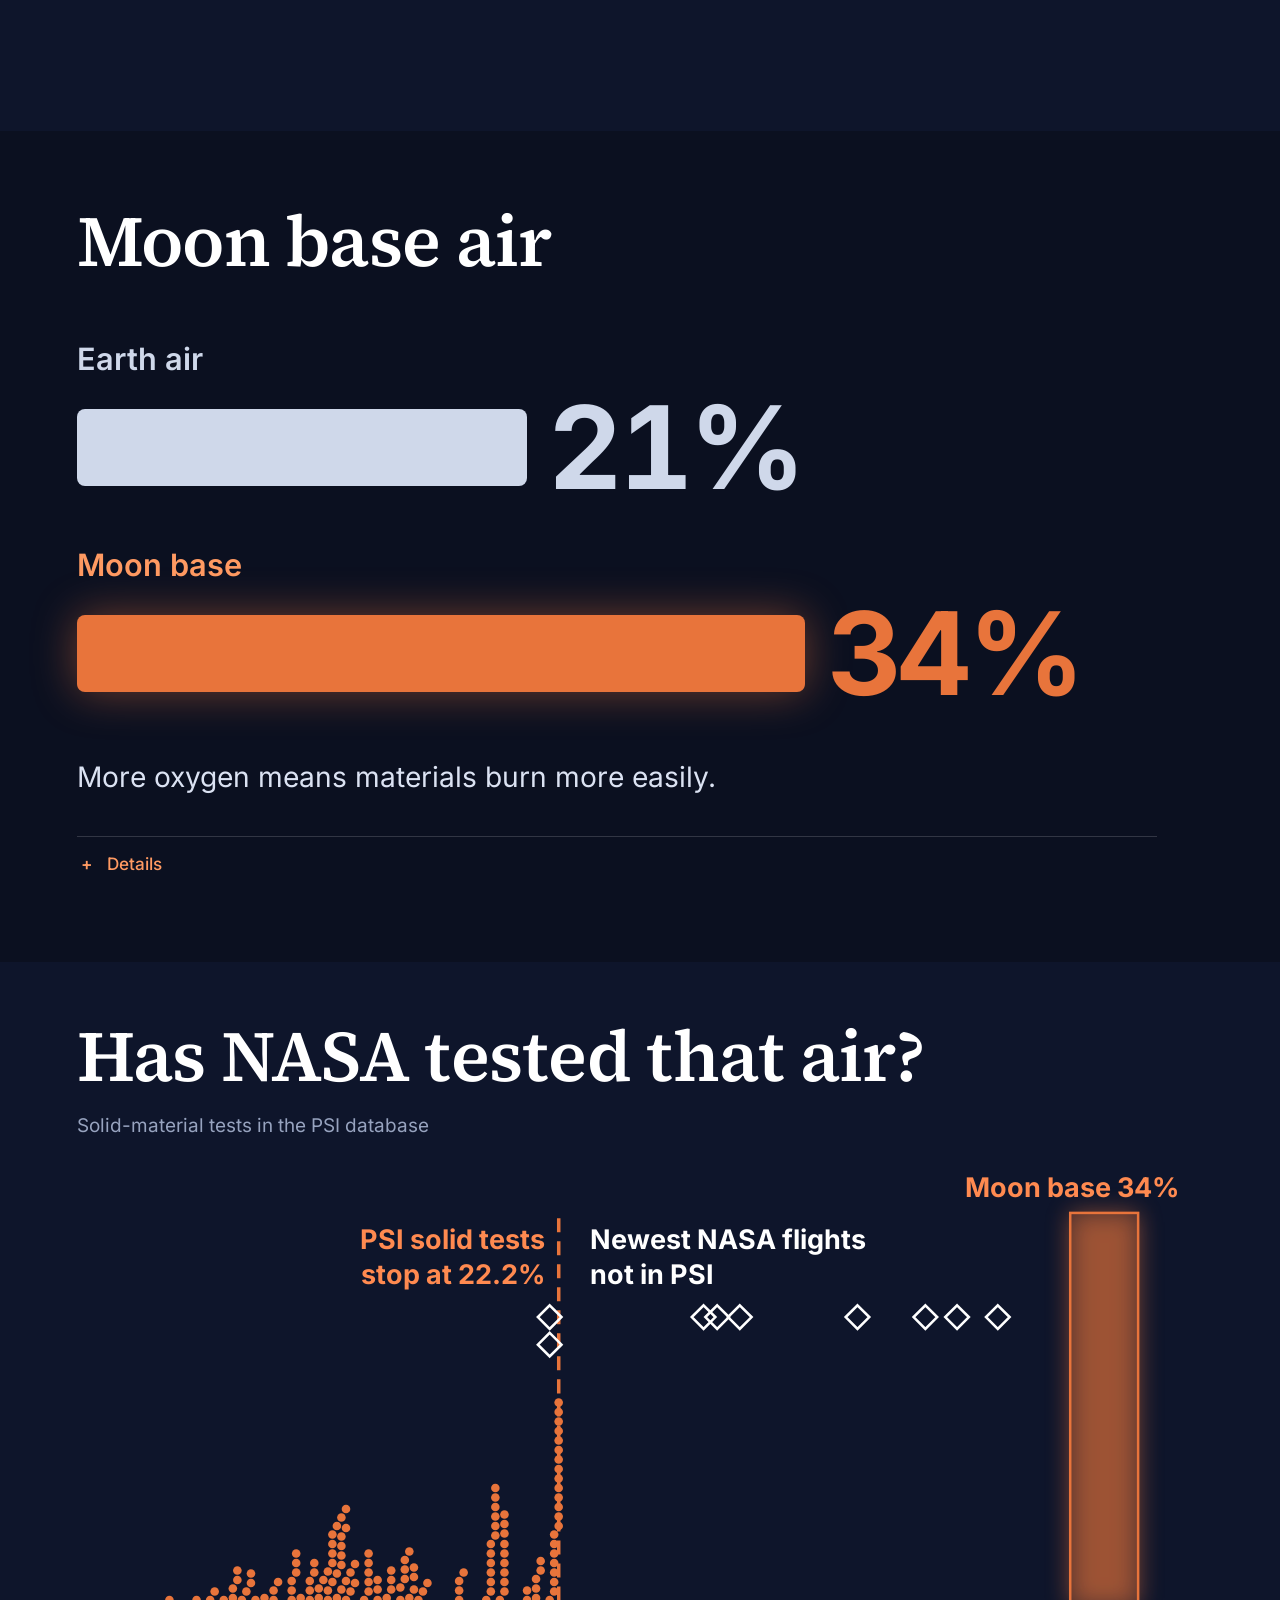
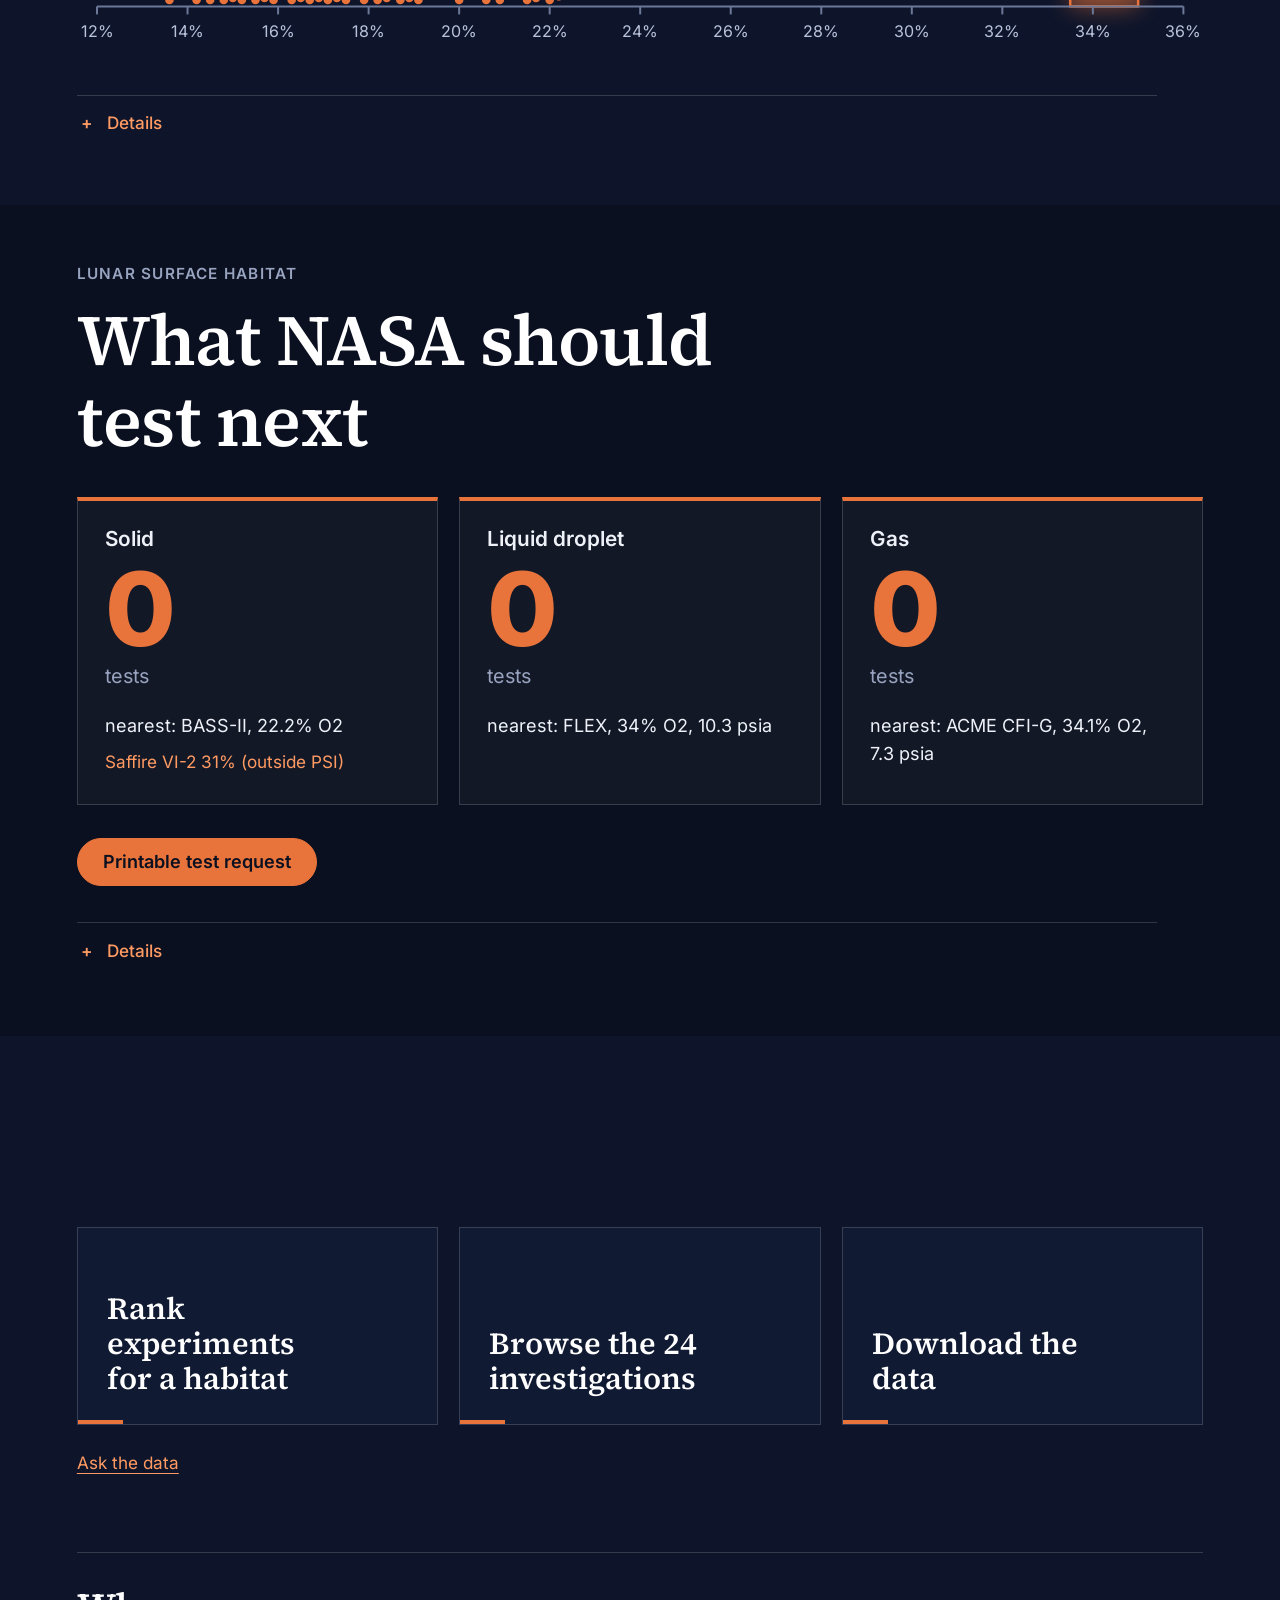
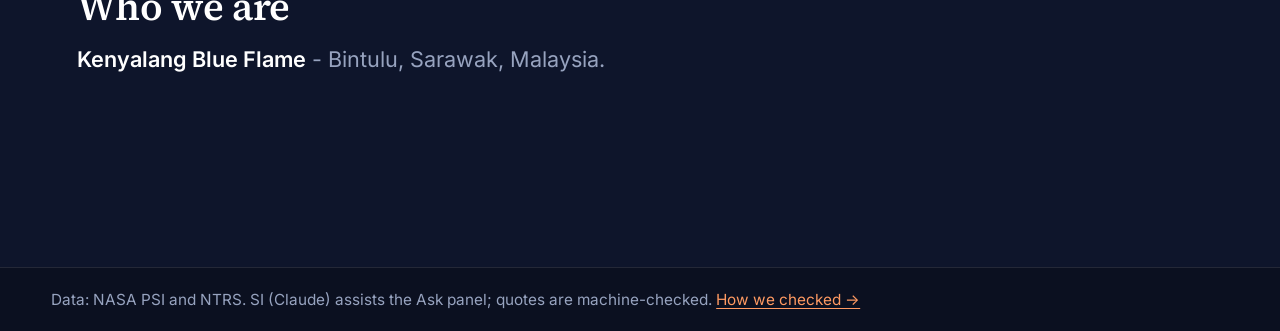
==== commit 49f5ff72: "Redesign v4: human-centred story home, word budget, video-matched theme, quiet Ask drawer with insta" ====
--- a/public/index.html
+++ b/public/index.html
@@ -5,17 +5,19 @@
 <meta name="viewport" content="width=device-width, initial-scale=1">
 <title>Flame in Freefall - fire-safety dashboard over NASA PSI combustion data</title>
 <meta name="description" content="Which NASA microgravity fire experiments matter for crews on the Moon and Mars, ranked from NASA PSI combustion data.">
+<meta name="theme-color" content="#0b1020">
 <link rel="icon" href="data:,">
+<link rel="preload" href="fonts/inter-latin.woff2" as="font" type="font/woff2" crossorigin>
+<link rel="preload" href="fonts/source-serif-4-latin.woff2" as="font" type="font/woff2" crossorigin>
 <link rel="stylesheet" href="style.css">
 </head>
 <body>
-<div id="shell">
 <div id="page">
 <header class="top">
   <div class="top-inner">
     <a class="brand" href="#/home">Flame in Freefall</a>
     <nav id="nav" aria-label="Sections"></nav>
-    <button type="button" id="ask-open" class="ask-toggle" aria-expanded="false" aria-controls="ask-panel" hidden>Ask the data</button>
+    <button type="button" id="ask-open" class="ask-toggle" aria-expanded="false" aria-controls="ask-panel" aria-label="Ask the data" hidden>Ask</button>
   </div>
 </header>
 <main id="view" tabindex="-1">
@@ -23,13 +25,11 @@
 </main>
 <footer class="foot">
   <div class="foot-inner">
-    <p>Data: NASA PSI and NTRS. SI (Claude) used for the Ask box and to extract quotes; all quotes machine-checked. <a href="#/verification">Verification -&gt;</a></p>
+    <p>Data: NASA PSI and NTRS. SI (Claude) assists the Ask panel; quotes are machine-checked. <a href="#/verification">How we checked -&gt;</a></p>
   </div>
 </footer>
 </div>
 <aside id="ask-panel" aria-label="Ask the data"></aside>
-</div>
-<script src="vendor/plotly-basic-2.35.2.min.js" charset="utf-8"></script>
 <script src="app.js" charset="utf-8"></script>
 </body>
 </html>
--- a/public/style.css
+++ b/public/style.css
@@ -1,275 +1,667 @@
+@font-face {
+  font-family: "Inter";
+  src: url("fonts/inter-latin.woff2") format("woff2");
+  font-weight: 400 800;
+  font-style: normal;
+  font-display: swap;
+}
+
+@font-face {
+  font-family: "Source Serif 4";
+  src: url("fonts/source-serif-4-latin.woff2") format("woff2");
+  font-weight: 500 700;
+  font-style: normal;
+  font-display: swap;
+}
+
 :root {
-  --ink: #1b1f24;
-  --muted: #5b6672;
-  --line: #d9dde1;
-  --bg: #fbfbfa;
-  --panel: #ffffff;
-  --accent: #8a2a12;
-  --accent-soft: #f4e9e5;
-  --link: #0b4f8a;
-  --ok: #2f6b3f;
-  --warn: #8a5a00;
+  --navy: #0b1020;
+  --navy-2: #111a33;
+  --navy-3: #18233f;
+  --fire: #e8743b;
+  --fire-deep: #b04a2a;
+  --fire-soft: #ff9a62;
+  --paper: #f7f3ee;
+  --paper-2: #efe8df;
+  --ink: #141a2e;
+  --slate: #5a6275;
+  --serif: "Source Serif 4", Georgia, "Times New Roman", serif;
+  --sans: "Inter", system-ui, -apple-system, "Segoe UI", Roboto, Arial, sans-serif;
+  --bg: var(--paper);
+  --fg: var(--ink);
+  --muted: var(--slate);
+  --line: #ddd5ca;
+  --link: #9a3f1f;
+  --accent: var(--fire-deep);
+  --card: #fffdfa;
+  --hdr: 64px;
+}
+
+.top, .foot, .band, .story, #ask-panel {
+  --bg: var(--navy);
+  --fg: #eef1f8;
+  --muted: #97a3bf;
+  --line: rgba(255, 255, 255, 0.16);
+  --link: var(--fire-soft);
+  --accent: var(--fire);
+  --card: var(--navy-2);
+  color: var(--fg);
 }
 
 * { box-sizing: border-box; }
 
-html { font-size: 17px; }
+html { font-size: 18px; scroll-behavior: smooth; }
 
 body {
   margin: 0;
-  font-family: system-ui, -apple-system, "Segoe UI", Roboto, Arial, sans-serif;
-  color: var(--ink);
-  background: var(--bg);
+  font-family: var(--sans);
+  font-size: 1rem;
   line-height: 1.55;
-}
-
-a { color: var(--link); }
+  color: var(--fg);
+  background: var(--paper);
+  -webkit-font-smoothing: antialiased;
+}
+
+a { color: var(--link); text-underline-offset: 0.18em; }
+
+[hidden] { display: none !important; }
+
+h1, h2, h3, h4 { font-family: var(--serif); font-weight: 600; line-height: 1.12; margin: 0; letter-spacing: -0.01em; }
+
+p { margin: 0; }
+
+p, li, dd { max-width: 60ch; }
+
+.small { font-size: 0.88rem; }
+
+.muted { color: var(--muted); }
+
+.src { color: var(--muted); font-size: 0.8rem; display: block; }
+
+button { font: inherit; cursor: pointer; }
+
+button:disabled { opacity: 0.5; cursor: default; }
+
+:focus-visible { outline: 3px solid var(--fire-soft); outline-offset: 2px; }
 
 .top {
-  background: var(--panel);
-  border-bottom: 1px solid var(--line);
+  background: var(--navy);
+  border-bottom: 1px solid rgba(255, 255, 255, 0.1);
   position: sticky;
   top: 0;
-  z-index: 5;
+  z-index: 40;
 }
 
 .top-inner {
-  max-width: 980px;
+  max-width: 1360px;
   margin: 0 auto;
-  padding: 0.55rem 1rem;
+  padding: 0.85rem clamp(1.25rem, 4vw, 3rem);
   display: flex;
   flex-wrap: wrap;
   align-items: center;
-  gap: 0.4rem 1.5rem;
+  gap: 0.4rem 2.2rem;
 }
 
 .brand {
-  order: 1;
-  font-weight: 700;
-  color: var(--accent);
+  font-family: var(--serif);
+  font-weight: 600;
+  font-size: 1.3rem;
+  color: #fff;
   text-decoration: none;
   white-space: nowrap;
 }
 
-#nav { order: 2; display: flex; flex-wrap: wrap; gap: 0.1rem 0.2rem; }
+#nav { display: flex; flex-wrap: wrap; gap: 0.2rem 1.6rem; }
 
 #nav a {
-  padding: 0.3rem 0.65rem;
-  border-radius: 4px;
+  padding: 0.25rem 0;
+  color: var(--muted);
   text-decoration: none;
-  color: var(--ink);
-  font-size: 0.92rem;
-}
-
-#nav a:hover { background: var(--accent-soft); }
-
-#nav a.active { background: var(--accent); color: #fff; }
-
-main {
-  max-width: 980px;
+  font-size: 0.95rem;
+  border-bottom: 2px solid transparent;
+}
+
+#nav a:hover { color: #fff; }
+
+#nav a.active { color: #fff; border-bottom-color: var(--fire); }
+
+.ask-toggle {
+  margin-left: auto;
+  background: none;
+  border: 0;
+  padding: 0.25rem 0;
+  color: var(--fire-soft);
+  font-size: 0.95rem;
+  text-decoration: underline;
+  text-underline-offset: 0.25em;
+}
+
+.ask-toggle:hover, body.ask-open .ask-toggle { color: #fff; }
+
+main { outline: none; display: block; min-height: 60vh; }
+
+.wrap { width: calc(100% - 2 * clamp(1.25rem, 6vw, 6rem)); max-width: 1240px; margin: 0 auto; padding: 2.6rem 0 3.5rem; }
+
+.wrap > * + * { margin-top: 1.6rem; }
+
+.loading { color: var(--muted); padding: 3rem 1.5rem; }
+
+.band { background: var(--navy); position: relative; overflow: hidden; }
+
+.band-in {
+  position: relative;
+  z-index: 1;
+  width: calc(100% - 2 * clamp(1.25rem, 6vw, 6rem));
+  max-width: 1240px;
   margin: 0 auto;
-  padding: 1.6rem 1rem 3rem;
-  outline: none;
-}
-
-h1 { font-size: 1.85rem; line-height: 1.2; margin: 0 0 0.5rem; max-width: 34ch; }
-h2 { font-size: 1.25rem; margin: 2.4rem 0 0.6rem; }
-h3 { font-size: 1.05rem; margin: 1.2rem 0 0.3rem; }
-
-.page-head { margin-bottom: 1.2rem; }
-
-.lede { color: var(--muted); margin: 0 0 0.8rem; max-width: 70ch; font-size: 1.05rem; }
-
-p, li, dd { max-width: 70ch; }
-
-.small { font-size: 0.88rem; }
-
-.muted { color: var(--muted); }
-
-.src { color: var(--muted); font-size: 0.8rem; display: block; }
-
-.chart { width: 100%; height: 440px; }
-
-.hero-chart { margin: 0.5rem 0 0; }
-
-.callout {
+  padding: clamp(2.2rem, 6vw, 4.2rem) 0 clamp(2rem, 5vw, 3.2rem);
+}
+
+.band h1 { font-size: clamp(2.5rem, 6vw, 4.2rem); color: #fff; max-width: 24ch; }
+
+.band .lede { margin-top: 1rem; font-size: 1.2rem; color: var(--muted); max-width: 44ch; }
+
+.band .pills { margin-top: 1.8rem; }
+
+.btn {
+  display: inline-block;
+  padding: 0.7rem 1.4rem;
+  border: 1.5px solid var(--fire);
+  border-radius: 999px;
+  background: var(--fire);
+  color: var(--navy);
+  font-weight: 600;
+  text-decoration: none;
+  line-height: 1.2;
+}
+
+.btn:hover { background: var(--fire-soft); border-color: var(--fire-soft); }
+
+.btn.ghost, button.secondary {
+  background: transparent;
+  color: var(--accent);
+  border-color: currentColor;
+  font-weight: 500;
+}
+
+button.secondary { padding: 0.45rem 1rem; border: 1.5px solid currentColor; border-radius: 999px; }
+
+.textlink {
+  background: none;
+  border: 0;
+  padding: 0.2rem 0;
+  color: var(--link);
+  text-decoration: underline;
+  text-underline-offset: 0.22em;
+  font-size: 0.95rem;
+}
+
+.pills { display: flex; flex-wrap: wrap; gap: 0.7rem; }
+
+.pill {
+  padding: 0.7rem 1.4rem;
+  border: 1.5px solid rgba(255, 255, 255, 0.35);
+  border-radius: 999px;
+  background: transparent;
+  color: #fff;
+  font-size: 1.02rem;
+}
+
+.pill:hover { border-color: var(--fire-soft); }
+
+.pill.active { background: var(--fire); border-color: var(--fire); color: var(--navy); font-weight: 600; }
+
+.drawer { border-top: 1px solid var(--line); margin-top: 2rem; }
+
+.drawer > summary {
+  list-style: none;
+  cursor: pointer;
+  padding: 0.8rem 0;
+  color: var(--link);
+  font-size: 0.95rem;
+  font-weight: 500;
   display: flex;
   align-items: center;
-  gap: 1.2rem;
-  margin: 1rem 0 1.4rem;
-  padding: 1rem 0;
-  border-top: 1px solid var(--line);
-}
-
-.big { font-size: 3.6rem; font-weight: 700; color: var(--accent); line-height: 1; white-space: nowrap; }
-
-.big-text { margin: 0; font-size: 1.1rem; max-width: 40ch; }
-
-.cta { display: flex; flex-wrap: wrap; gap: 0.7rem; margin: 0 0 1.5rem; }
-
-.btn, button {
-  font: inherit;
+  gap: 0.6rem;
+}
+
+.drawer > summary::-webkit-details-marker { display: none; }
+
+.drawer > summary::before {
+  content: "+";
   display: inline-block;
-  padding: 0.5rem 1rem;
-  border: 1px solid var(--accent);
-  border-radius: 4px;
-  background: #fff;
-  color: var(--accent);
-  text-decoration: none;
-  cursor: pointer;
-}
-
-.btn.primary, button { background: var(--accent); color: #fff; }
-
-button.secondary { background: #fff; color: var(--accent); }
-
-button:disabled { opacity: 0.55; cursor: default; }
-
-.seg { display: flex; flex-wrap: wrap; gap: 0.4rem; margin: 0.4rem 0 0.8rem; }
-
-.seg-btn { background: #fff; color: var(--ink); border-color: #b5bcc3; padding: 0.4rem 0.8rem; font-size: 0.95rem; }
-
-.seg-btn.active { background: var(--accent); color: #fff; border-color: var(--accent); }
-
-.env-line { color: var(--muted); font-size: 0.95rem; margin: 0 0 1.2rem; max-width: 70ch; }
-
-.rank-list { list-style: none; margin: 0; padding: 0; }
-
-.rank-item { border-top: 1px solid var(--line); }
-
-.rank-row summary {
-  list-style: none;
-  display: grid;
-  grid-template-columns: 2rem 1fr 7.5rem;
-  gap: 0.8rem;
-  align-items: start;
-  padding: 0.9rem 0;
-  cursor: pointer;
-}
-
-.rank-row summary::-webkit-details-marker { display: none; }
-
-.rank-num { font-weight: 700; color: var(--accent); font-size: 1.15rem; }
-
-.rank-main { display: block; }
-
-.rank-name { display: block; font-weight: 600; }
-
-.rank-line { display: block; color: var(--muted); font-size: 0.9rem; }
-
-.rank-why { display: block; font-size: 0.92rem; margin-top: 0.25rem; max-width: 62ch; }
-
-.rank-score { display: flex; align-items: center; gap: 0.5rem; padding-top: 0.3rem; }
-
-.bar { display: block; flex: 1; height: 0.7rem; background: #e6e8ea; border-radius: 2px; overflow: hidden; }
-
-.bar-fill { display: block; height: 100%; background: var(--accent); }
-
-.score-num { font-variant-numeric: tabular-nums; font-size: 0.9rem; width: 2.2rem; text-align: right; }
-
-.rank-details { padding: 0 0 1rem 2.8rem; }
-
-.exp { margin: 1.2rem 0 0; border-top: 1px solid var(--line); }
-
-.exp > summary { padding: 0.7rem 0; cursor: pointer; font-weight: 600; }
-
-.exp-body { padding: 0 0 0.8rem; }
-
-.rank-row .exp, details.rank-row { margin: 0; border: 0; }
-
-.test-next h2 { margin-top: 2.6rem; }
+  width: 1.1rem;
+  text-align: center;
+  font-weight: 600;
+}
+
+.drawer[open] > summary::before { content: "-"; }
+
+.drawer-body { padding: 0.4rem 0 1.4rem; font-size: 0.95rem; }
+
+.drawer-body > * + * { margin-top: 0.9rem; }
+
+.drawer-body h3 { font-size: 1.2rem; margin-top: 1.4rem; }
+
+.drawer-body h4 { font-size: 1.05rem; }
+
+.drawer.nested { margin-top: 0.6rem; }
+
+.drawer-list > .drawer { margin-top: 0; }
+
+.drawer-list > .drawer > summary { font-size: 1.15rem; color: var(--fg); padding: 1.1rem 0; font-weight: 600; font-family: var(--serif); }
+
+.story .drawer { max-width: 60rem; }
 
 .table-wrap { overflow-x: auto; margin: 0.6rem 0; max-width: 100%; }
 
-table { border-collapse: collapse; width: 100%; font-size: 0.92rem; }
+table { border-collapse: collapse; width: 100%; font-size: 0.88rem; }
 
 th, td { border-bottom: 1px solid var(--line); padding: 0.5rem 0.6rem; text-align: left; vertical-align: top; }
 
-th { font-weight: 600; background: #f2f3f4; white-space: nowrap; }
+th { font-weight: 600; background: rgba(127, 127, 127, 0.1); white-space: nowrap; }
 
 table.preview th, table.preview td { white-space: nowrap; }
 
 .tag {
   display: inline-block;
-  padding: 0 0.5rem;
-  border-radius: 3px;
+  padding: 0.05rem 0.7rem;
+  border-radius: 999px;
   font-size: 0.8rem;
   border: 1px solid var(--line);
-  background: #f2f3f4;
   color: var(--muted);
   white-space: nowrap;
 }
 
-.tag.supported { background: #e6f1e8; border-color: #a9cdb1; color: var(--ok); }
-.tag.partly { background: #fbf1da; border-color: #e0c27a; color: var(--warn); }
-.tag.notsupported { background: #f4e6e1; border-color: #d9a99a; color: var(--accent); }
-
-.cards { display: grid; grid-template-columns: repeat(auto-fill, minmax(280px, 1fr)); gap: 1rem; margin-top: 1rem; }
-
-.card { background: var(--panel); border: 1px solid var(--line); border-radius: 6px; padding: 0.9rem 1rem; }
-
-.card.wide { grid-column: 1 / -1; }
-
-.card h3 { margin: 0 0 0.25rem; }
-
-.card-line { margin: 0 0 0.5rem; color: var(--muted); font-size: 0.92rem; }
-
-.card-tags { margin: 0.4rem 0; font-size: 0.88rem; }
-
-.fn-tags { margin-left: 0.5rem; color: var(--muted); font-size: 0.85rem; }
-
-.quote { margin: 0.7rem 0; padding: 0.1rem 0 0.1rem 0.9rem; border-left: 3px solid var(--accent); }
-
-.quote p { margin: 0 0 0.2rem; }
-
-.quote cite { font-size: 0.85rem; color: var(--muted); font-style: normal; }
-
-.quote.clamp p {
-  display: -webkit-box;
-  -webkit-line-clamp: 4;
-  -webkit-box-orient: vertical;
+.tag.supported { color: #2f6b3f; border-color: #8fbf9b; }
+.tag.partly { color: #8a5a00; border-color: #d4b360; }
+.tag.notsupported { color: var(--fire-deep); border-color: #d9a99a; }
+
+.eyebrow { font-size: 0.85rem; letter-spacing: 0.08em; text-transform: uppercase; color: var(--muted); font-weight: 600; }
+
+.story {
+  min-height: calc(100vh - var(--hdr));
+  min-height: calc(100svh - var(--hdr));
+  display: flex;
+  align-items: center;
+  background: var(--navy);
+  padding: clamp(2rem, 6vh, 4.5rem) clamp(1.25rem, 6vw, 6rem);
+  position: relative;
+}
+
+.story:nth-of-type(even) { background: #0e152b; }
+
+.story-in { width: 100%; max-width: 1240px; margin: 0 auto; }
+
+.story h2 { font-size: clamp(2.67rem, 6.2vw, 4rem); color: #fff; max-width: 28ch; }
+
+.story .rv { opacity: 0; transform: translateY(22px); }
+
+.story.in .rv { opacity: 1; transform: none; transition: opacity 0.8s ease, transform 0.8s ease; transition-delay: calc(var(--i, 0) * 140ms); }
+
+.hero { padding: 0; overflow: hidden; align-items: flex-end; background: var(--navy); }
+
+.hero-img {
+  position: absolute;
+  inset: 0;
+  width: 100%;
+  height: 100%;
+  object-fit: cover;
+  object-position: 70% 55%;
+  transform-origin: 70% 55%;
+  animation: drift 26s ease-in-out infinite alternate;
+}
+
+.hero::after {
+  content: "";
+  position: absolute;
+  inset: 0;
+  background: linear-gradient(90deg, rgba(11, 16, 32, 0.9) 0%, rgba(11, 16, 32, 0.55) 40%, rgba(11, 16, 32, 0) 75%);
+}
+
+.hero-copy { position: relative; z-index: 2; padding: 0 clamp(1.25rem, 6vw, 6rem) clamp(5rem, 16vh, 9rem); max-width: 60rem; }
+
+.hero h1 { font-size: clamp(3.4rem, 9.5vw, 8rem); color: #fff; font-weight: 700; letter-spacing: -0.02em; }
+
+.hero-line { margin-top: 1.3rem; font-size: clamp(1.15rem, 2vw, 1.55rem); max-width: 28ch; color: #e6ebf6; }
+
+.credit { position: absolute; z-index: 2; right: clamp(1rem, 3vw, 2.4rem); bottom: 1rem; font-size: 0.8rem; color: rgba(255, 255, 255, 0.75); }
+
+.scroll-cue {
+  position: absolute;
+  z-index: 2;
+  left: 50%;
+  bottom: 1.4rem;
+  transform: translateX(-50%);
+  background: none;
+  border: 0;
+  color: rgba(255, 255, 255, 0.8);
+  display: flex;
+  flex-direction: column;
+  align-items: center;
+  gap: 0.5rem;
+  font-size: 0.8rem;
+  letter-spacing: 0.14em;
+  text-transform: uppercase;
+}
+
+.scroll-cue i { display: block; width: 1px; height: 2.6rem; background: linear-gradient(to bottom, var(--fire), rgba(232, 116, 59, 0)); animation: cue 2.2s ease-in-out infinite; transform-origin: top; }
+
+@keyframes drift { from { transform: scale(1.02); } to { transform: scale(1.1); } }
+
+@keyframes cue { 0% { transform: scaleY(0); } 50% { transform: scaleY(1); } 100% { transform: scaleY(1); opacity: 0; } }
+
+.big-quote { margin: 0; padding: 0 0 0 clamp(1.2rem, 3vw, 2.2rem); border-left: 4px solid var(--fire); max-width: none; }
+
+.big-quote p { max-width: 22em; font-family: var(--serif); font-weight: 500; font-size: clamp(1.7rem, 3.9vw, 3.1rem); line-height: 1.2; color: #fff; }
+
+.big-quote footer { margin-top: 1.3rem; font-size: 1rem; color: var(--muted); }
+
+.incidents { list-style: none; margin: clamp(2.4rem, 7vh, 4.4rem) 0 0; padding: 0; display: grid; grid-template-columns: repeat(3, 1fr); gap: 1.5rem 2.4rem; max-width: 60rem; }
+
+.incidents li { border-top: 1px solid var(--line); padding-top: 0.9rem; max-width: none; }
+
+.inc-year { display: block; font-size: 1.7rem; font-weight: 700; color: var(--fire); font-variant-numeric: tabular-nums; line-height: 1.1; }
+
+.inc-text { display: block; margin-top: 0.3rem; color: var(--muted); font-size: 1rem; }
+
+.inc-text strong { color: #fff; font-weight: 600; }
+
+.bars { margin-top: clamp(2rem, 6vh, 3.6rem); display: grid; gap: clamp(1.4rem, 4vh, 2.4rem); }
+
+.bar-row { --nfs: clamp(3.6rem, 9vw, 7rem); --numw: calc(var(--nfs) * 2.15); }
+
+.bar-label { font-size: clamp(1.2rem, 2.4vw, 1.8rem); font-weight: 600; margin-bottom: 0.4rem; }
+
+.bar-row.earth .bar-label { color: #cfd8ea; }
+
+.bar-row.moon .bar-label { color: var(--fire-soft); }
+
+.bar-line { display: flex; align-items: center; gap: 1.2rem; }
+
+.bar-fill {
+  display: block;
+  flex: none;
+  height: clamp(2.6rem, 6vw, 4.6rem);
+  width: 0;
+  border-radius: 8px;
+  transition: width 1.6s cubic-bezier(0.2, 0.7, 0.2, 1) 0.3s;
+}
+
+.story.in .bar-fill { width: calc((100% - var(--numw) - 1.2rem) * var(--k)); }
+
+.bar-row.earth .bar-fill { background: #cfd8ea; }
+
+.bar-row.moon .bar-fill { background: var(--fire); box-shadow: 0 0 44px rgba(232, 116, 59, 0.45); }
+
+.bar-num { flex: none; font-family: var(--sans); font-weight: 700; font-size: var(--nfs); line-height: 1; letter-spacing: -0.03em; font-variant-numeric: tabular-nums; }
+
+.bar-row.earth .bar-num { color: #cfd8ea; }
+
+.bar-row.moon .bar-num { color: var(--fire); }
+
+.story-line { margin-top: clamp(1.6rem, 5vh, 3rem); font-size: clamp(1.2rem, 2.2vw, 1.7rem); color: #dbe2f2; max-width: 40ch; }
+
+.story-sub { margin-top: 0.8rem; font-size: 1.05rem; color: var(--muted); }
+
+.gap { margin-top: clamp(1.2rem, 3vh, 2rem); }
+
+.gap svg { display: block; width: 100%; height: auto; overflow: visible; }
+
+.gap .gd { opacity: 0; transform: translateY(-12px); }
+
+.gap .gx { opacity: 0; }
+
+.gap .gglow { opacity: 0; }
+
+.story.in .gap .gd { opacity: 1; transform: none; transition: opacity 0.5s ease, transform 0.5s ease; }
+
+.story.in .gap .gx { opacity: 1; transition: opacity 0.7s ease; }
+
+.story.in .gap .gglow { animation: gfade 1s ease 5s both, gpulse 3.4s ease-in-out 6s infinite; }
+
+@keyframes gfade { from { opacity: 0; } to { opacity: 0.55; } }
+
+@keyframes gpulse { 0% { opacity: 0.55; } 50% { opacity: 0.32; } 100% { opacity: 0.55; } }
+
+.test-next .eyebrow { margin-bottom: 0.8rem; }
+
+.test-next h2 { max-width: 18ch; }
+
+.tcards { margin-top: clamp(1.6rem, 4vh, 2.6rem); display: grid; grid-template-columns: repeat(3, 1fr); gap: 1.2rem; }
+
+.tcard {
+  border: 1px solid var(--line);
+  border-top: 4px solid var(--line);
+  background: rgba(255, 255, 255, 0.03);
+  padding: 1.4rem 1.5rem 1.6rem;
+}
+
+.tcard.zero { border-top-color: var(--fire); }
+
+.tcard h3 { font-family: var(--sans); font-size: 1.15rem; font-weight: 600; letter-spacing: 0; color: var(--fg); }
+
+.tcard-num { font-family: var(--sans); font-weight: 800; font-size: clamp(4.6rem, 8vw, 7.4rem); line-height: 0.95; letter-spacing: -0.04em; color: var(--fg); margin-top: 0.6rem; }
+
+.tcard.zero .tcard-num { color: var(--fire); }
+
+.tcard-unit { font-size: 1.1rem; color: var(--muted); margin-top: 0.2rem; }
+
+.tcard-near { margin-top: 1.1rem; font-size: 1rem; color: var(--fg); }
+
+.tcard-out { margin-top: 0.5rem; font-size: 0.95rem; color: var(--fire-soft); }
+
+.cta { margin-top: 1.8rem; }
+
+.tiles { display: grid; grid-template-columns: repeat(3, 1fr); gap: 1.2rem; }
+
+.tile {
+  display: flex;
+  align-items: flex-end;
+  min-height: clamp(9rem, 22vh, 14rem);
+  padding: 1.5rem 1.6rem;
+  border: 1px solid var(--line);
+  background: var(--navy-2);
+  color: #fff;
+  text-decoration: none;
+  font-family: var(--serif);
+  font-weight: 600;
+  font-size: clamp(1.4rem, 2.4vw, 1.9rem);
+  line-height: 1.15;
+  position: relative;
   overflow: hidden;
-  font-size: 0.9rem;
-}
-
-.filters { display: flex; flex-wrap: wrap; gap: 0.6rem; margin: 1rem 0 0.4rem; }
+}
+
+.tile span { max-width: 14ch; position: relative; z-index: 1; }
+
+.tile::after { content: ""; position: absolute; left: 0; bottom: 0; height: 4px; width: 2.5rem; background: var(--fire); transition: width 0.35s ease; }
+
+.tile:hover { border-color: var(--fire); background: var(--navy-3); }
+
+.tile:hover::after { width: 100%; }
+
+.ask-link { margin-top: 1.2rem; }
+
+.who { margin-top: clamp(2.6rem, 8vh, 5rem); padding-top: 1.8rem; border-top: 1px solid var(--line); }
+
+.who h2 { font-size: clamp(1.8rem, 3vw, 2.4rem); }
+
+.who-name { margin-top: 0.8rem; font-size: 1.2rem; color: var(--muted); }
+
+.who-name strong { color: #fff; font-weight: 600; }
+
+.team-why { margin: 1.4rem 0 0; padding-left: 1.4rem; border-left: 4px solid var(--fire); font-family: var(--serif); font-size: clamp(1.3rem, 2.4vw, 1.8rem); line-height: 1.3; color: #fff; max-width: 34ch; }
+
+.rank-cards { list-style: none; margin: 0; padding: 0; display: grid; gap: 0.9rem; }
+
+.rank-card {
+  display: grid;
+  grid-template-columns: 4.2rem 1fr minmax(9rem, 15rem);
+  gap: 1rem 1.4rem;
+  align-items: center;
+  background: var(--card);
+  border: 1px solid var(--line);
+  padding: 1.1rem 1.4rem;
+  max-width: none;
+}
+
+.rank-num { font-family: var(--serif); font-weight: 600; font-size: 3.2rem; line-height: 1; color: var(--fire-deep); text-align: center; }
+
+.rank-main h3 { font-size: 1.5rem; }
+
+.rank-main h3 a { color: var(--ink); text-decoration: none; }
+
+.rank-main h3 a:hover { color: var(--fire-deep); text-decoration: underline; }
+
+.rank-why { margin-top: 0.3rem; color: var(--muted); font-size: 0.98rem; }
+
+.rank-score { display: flex; align-items: center; gap: 0.7rem; }
+
+.bar { display: block; flex: 1; height: 0.8rem; background: var(--paper-2); border-radius: 999px; overflow: hidden; }
+
+.bar-fill-s { display: block; height: 100%; background: var(--fire-deep); border-radius: 999px; }
+
+.score-num { font-variant-numeric: tabular-nums; font-size: 0.95rem; width: 2.4rem; text-align: right; color: var(--muted); }
+
+.more { margin-top: 0.8rem; }
+
+.wrap .test-next { margin-top: 3.2rem; padding: clamp(1.6rem, 4vw, 3rem); background: var(--navy); color: #eef1f8; --fg: #eef1f8; --muted: #97a3bf; --line: rgba(255, 255, 255, 0.16); --link: var(--fire-soft); --accent: var(--fire); --card: var(--navy-2); }
+
+.wrap .test-next h2 { color: #fff; font-size: clamp(2.2rem, 4.6vw, 3.2rem); }
+
+.wrap .test-next .tcard-num { font-size: clamp(4.4rem, 8vw, 7rem); }
+
+.filters { display: flex; flex-wrap: wrap; align-items: center; gap: 0.8rem; margin: 0; }
 
 select, input[type="number"], textarea {
   font: inherit;
-  padding: 0.4rem 0.5rem;
-  border: 1px solid #aab2ba;
-  border-radius: 4px;
+  padding: 0.5rem 0.7rem;
+  border: 1.5px solid #b8b0a4;
+  border-radius: 8px;
   background: #fff;
   color: var(--ink);
 }
 
-textarea { width: 100%; max-width: 70ch; resize: vertical; display: block; }
+textarea { width: 100%; resize: vertical; display: block; }
 
 input[type="number"] { width: 6.5rem; }
 
-.subnav { display: flex; flex-wrap: wrap; gap: 1.2rem; margin: 0 0 0.6rem; font-size: 0.95rem; }
-
-.subnav a { text-decoration: none; padding-bottom: 0.15rem; border-bottom: 2px solid transparent; }
-
-.subnav a.active { border-bottom-color: var(--accent); color: var(--ink); font-weight: 600; }
-
-.photos { display: grid; grid-template-columns: repeat(auto-fill, minmax(260px, 1fr)); gap: 1rem; }
+.count { margin-left: auto; }
+
+.subnav { display: flex; flex-wrap: wrap; gap: 0.4rem 1.8rem; margin: 0; font-size: 0.98rem; }
+
+.subnav a { text-decoration: none; color: var(--muted); padding-bottom: 0.2rem; border-bottom: 2px solid transparent; }
+
+.subnav a.active { border-bottom-color: var(--fire-deep); color: var(--ink); font-weight: 600; }
+
+.inv-grid { display: grid; grid-template-columns: repeat(auto-fill, minmax(300px, 1fr)); gap: 1.3rem; }
+
+.inv-card { display: flex; flex-direction: column; background: var(--card); border: 1px solid var(--line); color: var(--ink); text-decoration: none; transition: border-color 0.2s ease, transform 0.2s ease; }
+
+.inv-card:hover { border-color: var(--fire-deep); transform: translateY(-2px); }
+
+.inv-media { height: 9.5rem; overflow: hidden; background: var(--navy); display: flex; align-items: center; justify-content: center; }
+
+.inv-media img { width: 100%; height: 100%; object-fit: cover; display: block; }
+
+.inv-media.block { padding: 1rem; text-align: center; }
+
+.inv-acr { font-family: var(--serif); font-weight: 600; font-size: 1.9rem; line-height: 1.1; color: #fff; overflow-wrap: anywhere; }
+
+.inv-media.fc-solid { background: #7a3418; }
+.inv-media.fc-liquid_droplet { background: #1d3f68; }
+.inv-media.fc-gas { background: #1f4f45; }
+.inv-media.fc-smoke_sample { background: #473a6b; }
+.inv-media.fc-aerosol_dust { background: #3d4659; }
+.inv-media.fc-unclassified { background: #2a3350; }
+
+.inv-body { padding: 1rem 1.2rem 1.3rem; display: flex; flex-direction: column; gap: 0.5rem; flex: 1; align-items: flex-start; }
+
+.inv-body h3 { font-size: 1.45rem; }
+
+.inv-line { color: var(--muted); font-size: 0.95rem; flex: 1; }
+
+.hero-band.has-photo { min-height: clamp(18rem, 42vh, 26rem); display: flex; align-items: flex-end; }
+
+.band-photo { position: absolute; inset: 0; width: 100%; height: 100%; object-fit: cover; object-position: 75% 50%; opacity: 0.85; }
+
+.hero-band.has-photo::after { content: ""; position: absolute; inset: 0; background: linear-gradient(90deg, rgba(11, 16, 32, 0.92) 0%, rgba(11, 16, 32, 0.5) 50%, rgba(11, 16, 32, 0.1) 100%); }
+
+.hero-band .band-in { width: 100%; }
+
+.crumb { margin-bottom: 1rem; font-size: 0.92rem; }
+
+.band-tags { margin-top: 1.2rem; display: flex; align-items: center; gap: 1rem; flex-wrap: wrap; }
+
+.photo-credit { font-size: 0.8rem; color: var(--muted); }
+
+.pull { margin: 0; padding: 1.6rem 0 0.6rem; max-width: 62rem; }
+
+.pull .eyebrow { margin-bottom: 1rem; color: var(--fire-deep); }
+
+.pull-quote { margin: 0; padding-left: 1.4rem; border-left: 4px solid var(--fire-deep); font-family: var(--serif); font-weight: 500; font-size: clamp(1.7rem, 3.4vw, 2.6rem); line-height: 1.25; color: var(--ink); }
+
+.pull-quote.long { font-size: clamp(1.4rem, 2.6vw, 2rem); }
+
+.pull figcaption { margin-top: 1rem; padding-left: 1.4rem; font-size: 0.92rem; color: var(--muted); }
+
+.stats { display: grid; grid-template-columns: repeat(3, 1fr); gap: 1.4rem; border-top: 1px solid var(--line); padding-top: 1.6rem; }
+
+.stat { max-width: none; }
+
+.stat-num { font-family: var(--sans); font-weight: 800; font-size: clamp(2.6rem, 6.2vw, 5.4rem); line-height: 1; letter-spacing: -0.03em; color: var(--fire-deep); max-width: none; }
+
+.stat-label { margin-top: 0.5rem; color: var(--muted); font-size: 1rem; }
+
+.dcards { display: grid; grid-template-columns: repeat(auto-fit, minmax(260px, 1fr)); gap: 1.3rem; }
+
+.dcard { background: var(--card); border: 1px solid var(--line); padding: 1.6rem 1.6rem 1.4rem; display: flex; flex-direction: column; gap: 0.6rem; }
+
+.dcard-num { font-family: var(--sans); font-weight: 800; font-size: clamp(3rem, 5vw, 4.4rem); line-height: 1; letter-spacing: -0.03em; color: var(--fire-deep); }
+
+.dcard .textlink { align-self: flex-start; }
+
+.dcard-line { color: var(--ink); font-size: 1.05rem; flex: 1; }
+
+.card-actions { display: flex; flex-wrap: wrap; align-items: center; gap: 0.7rem 1rem; margin-top: 0.6rem; }
+
+.card-actions .btn { padding: 0.45rem 1.1rem; font-size: 0.95rem; }
+
+.dcards .btn { background: var(--ink); border-color: var(--ink); color: #fff; }
+
+.dcards .btn.ghost { background: transparent; color: var(--ink); }
+
+.cards { display: grid; grid-template-columns: repeat(auto-fill, minmax(280px, 1fr)); gap: 1rem; }
+
+.card { background: var(--card); border: 1px solid var(--line); padding: 1rem 1.2rem; }
+
+.card.wide { grid-column: 1 / -1; }
+
+.card h3 { font-size: 1.3rem; margin-bottom: 0.4rem; }
+
+.card p + p { margin-top: 0.5rem; }
+
+.quote { margin: 0.7rem 0; padding: 0.1rem 0 0.1rem 0.9rem; border-left: 3px solid var(--fire-deep); }
+
+.quote p { margin: 0 0 0.2rem; }
+
+.quote cite { font-size: 0.85rem; color: var(--muted); font-style: normal; }
+
+.photos { display: grid; grid-template-columns: repeat(auto-fill, minmax(240px, 1fr)); gap: 1rem; }
 
 .photos figure { margin: 0; }
 
-.photos img { width: 100%; height: auto; display: block; border: 1px solid var(--line); }
+.photos img { width: 100%; height: auto; display: block; }
 
 .photos figcaption { font-size: 0.82rem; color: var(--muted); margin-top: 0.3rem; }
 
-.facts { display: grid; grid-template-columns: 9rem 1fr; gap: 0.3rem 1rem; margin: 0.4rem 0; }
+.facts { display: grid; grid-template-columns: 9rem 1fr; gap: 0.3rem 1rem; margin: 0; }
 
 .facts dt { color: var(--muted); }
 
 .facts dd { margin: 0; }
 
-.pre { white-space: pre-line; max-width: 70ch; }
-
-.pre-line { max-width: 70ch; }
+.pre { white-space: pre-line; }
 
 .row-controls { display: flex; flex-wrap: wrap; gap: 0.6rem 1rem; align-items: flex-end; margin: 0.6rem 0; }
 
@@ -281,9 +673,9 @@
 
 .slider-row { display: grid; grid-template-columns: 14rem 1fr 3rem; gap: 0.5rem; align-items: center; font-size: 0.9rem; max-width: 560px; }
 
-.slider-row input[type="range"] { width: 100%; }
-
-.filters-box { margin: 0.6rem 0; border: 1px solid var(--line); border-radius: 4px; background: var(--panel); }
+.slider-row input[type="range"] { width: 100%; accent-color: var(--fire-deep); }
+
+.filters-box { margin: 0.6rem 0; border: 1px solid var(--line); background: var(--card); }
 
 .filters-box > summary { padding: 0.6rem 0.8rem; cursor: pointer; font-size: 0.92rem; }
 
@@ -291,15 +683,19 @@
 
 .buttons { display: flex; flex-wrap: wrap; gap: 0.6rem; margin: 0.6rem 0; }
 
+.buttons .btn { background: var(--ink); border-color: var(--ink); color: #fff; padding: 0.5rem 1.2rem; }
+
+.buttons .btn.ghost { background: transparent; color: var(--ink); }
+
 .plain-list { list-style: none; margin: 0; padding: 0; }
 
-.plain-list .exp { margin: 0; }
-
-.detail-block { margin-bottom: 1.4rem; }
-
-.section { scroll-margin-top: 4rem; }
-
-.answer-box { margin: 1rem 0; max-width: 70ch; }
+.detail-block { margin-bottom: 1.2rem; }
+
+.map-notes > * + * { margin-top: 0.6rem; }
+
+.chart { width: 100%; height: 440px; }
+
+.answer-box { margin: 1rem 0; }
 
 .answer p { margin: 0.5rem 0; }
 
@@ -315,135 +711,166 @@
 
 .cite-quote { display: block; }
 
-button.small-button { font-size: 0.75rem; padding: 0.05rem 0.4rem; margin-top: 0.2rem; }
-
-.chips { display: flex; flex-wrap: wrap; gap: 0.5rem; margin: 0.4rem 0 0.9rem; }
-
-.chip {
-  background: #fff;
-  color: var(--ink);
-  border: 1px solid #b5bcc3;
-  border-radius: 999px;
-  padding: 0.35rem 0.9rem;
-  font-size: 0.9rem;
-}
-
-.cmp-same th, .cmp-same td { background: #f4f6f4; }
-
-table.compare th:first-child { background: #f2f3f4; }
-
-.loading { color: var(--muted); }
-
-.foot { border-top: 1px solid var(--line); background: var(--panel); }
-
-.foot-inner { max-width: 980px; margin: 0 auto; padding: 0.9rem 1rem; font-size: 0.85rem; color: var(--muted); }
-
-.foot-inner p { margin: 0; max-width: none; }
+button.small-button { font-size: 0.78rem; padding: 0.15rem 0.7rem; margin-top: 0.3rem; }
+
+.cmp-same th, .cmp-same td { background: rgba(127, 127, 127, 0.08); }
+
+table.compare th:first-child { background: rgba(127, 127, 127, 0.1); }
+
+.foot { background: var(--navy); border-top: 1px solid rgba(255, 255, 255, 0.1); }
+
+.foot-inner { max-width: 1360px; margin: 0 auto; padding: 1.1rem clamp(1.25rem, 4vw, 3rem); font-size: 0.85rem; color: var(--muted); }
+
+.foot-inner p { max-width: none; }
+
+.foot-inner a { color: var(--fire-soft); }
+
+#ask-panel {
+  display: none;
+  position: fixed;
+  top: var(--hdr);
+  right: 0;
+  bottom: 0;
+  width: 400px;
+  z-index: 50;
+  flex-direction: column;
+  background: #0f1630;
+  border-left: 1px solid rgba(255, 255, 255, 0.14);
+  box-shadow: -18px 0 50px rgba(0, 0, 0, 0.35);
+  padding: 1rem 1.2rem;
+  font-size: 0.92rem;
+}
+
+body.ask-open #ask-panel { display: flex; animation: slidein 0.28s ease; }
+
+@keyframes slidein { from { transform: translateX(40px); opacity: 0; } to { transform: none; opacity: 1; } }
+
+.ask-head { display: flex; align-items: center; justify-content: space-between; gap: 0.6rem; }
+
+.ask-head h2 { font-size: 1.3rem; color: #fff; white-space: nowrap; }
+
+.ask-context { margin: 0.6rem 0 0.1rem; color: var(--muted); max-width: none; }
+
+.ask-check { display: block; margin: 0 0 0.4rem; color: var(--muted); }
+
+.ask-head-buttons { display: flex; gap: 0.4rem; }
+
+.ask-head .small-button { margin: 0; color: var(--fire-soft); font-size: 0.75rem; padding: 0.2rem 0.65rem; white-space: nowrap; }
+
+.ask-thread { position: relative; flex: 1 1 auto; min-height: 0; overflow-y: auto; border-top: 1px solid var(--line); padding: 0.8rem 0; }
+
+.ask-turn { margin: 0 0 1.3rem; }
+
+.ask-q { background: var(--navy-3); border-radius: 12px; padding: 0.5rem 0.8rem; margin: 0 0 0.6rem 1.5rem; overflow-wrap: anywhere; color: #fff; }
+
+.ask-a, .ask-status, .ask-error { margin: 0; max-width: none; overflow-wrap: anywhere; }
+
+.ask-error { color: var(--fire-soft); }
+
+.ask-a .answer { overflow-x: auto; }
+
+.ask-a .answer table { font-size: 0.82rem; }
+
+.ask-a p, .ask-a li { max-width: none; }
+
+.ask-cites { margin-top: 0.4rem; border-top: 1px solid var(--line); }
+
+.ask-cites p { margin: 0.3rem 0 0; }
+
+.ask-cites ol { margin: 0.2rem 0 0; padding-left: 1.3rem; font-size: 0.85rem; }
+
+.ask-suggest { display: flex; flex-direction: column; gap: 0.4rem; margin: 0.4rem 0 0.7rem; }
+
+.suggest { text-align: left; padding: 0.45rem 0.9rem; font-size: 0.85rem; border: 1px solid rgba(255, 255, 255, 0.28); border-radius: 999px; background: transparent; color: #fff; }
+
+.suggest:hover { border-color: var(--fire-soft); }
+
+.ask-input-row { display: flex; gap: 0.6rem; align-items: flex-end; }
+
+.ask-input-row textarea { flex: 1 1 auto; min-width: 0; background: var(--navy); color: #fff; border-color: rgba(255, 255, 255, 0.3); }
+
+.ask-input-row .btn, #ask-send { padding: 0.55rem 1.1rem; border-radius: 999px; background: var(--fire); color: var(--navy); border: 0; font-weight: 600; }
+
+.ask-disclosure { margin: 0.7rem 0 0; max-width: none; font-size: 0.74rem; color: var(--muted); }
+
+#ask-panel .tag { color: var(--fire-soft); border-color: var(--fire-soft); }
+
+#ask-panel a { color: var(--fire-soft); }
+
+.brief { max-width: 820px; }
+
+.brief-actions { display: flex; flex-wrap: wrap; align-items: center; gap: 1rem; margin: 0.4rem 0 0.8rem; }
+
+.brief-actions button { background: var(--ink); color: #fff; border: 0; border-radius: 999px; padding: 0.5rem 1.2rem; }
+
+.brief h1 { font-size: 2rem; margin-bottom: 0.6rem; }
+
+.brief h2 { font-size: 1.3rem; margin: 1.4rem 0 0.4rem; }
+
+.brief-refs { list-style: none; margin: 0.3rem 0 0; padding: 0; font-size: 0.72rem; color: var(--muted); }
+
+.brief-refs li { margin: 0.15rem 0; overflow-wrap: anywhere; max-width: none; }
+
+.brief-basis, .brief-limits { font-size: 0.8rem; margin: 0.5rem 0 0; max-width: none; }
+
+@media (max-width: 899px) {
+  #ask-panel { top: 0; left: 0; right: 0; width: auto; height: auto; border-left: 0; z-index: 60; }
+  body.ask-open { overflow: hidden; }
+  .tcards, .tiles { grid-template-columns: 1fr; }
+  .incidents { grid-template-columns: 1fr; }
+  .stats { grid-template-columns: 1fr; }
+}
 
 @media (max-width: 640px) {
-  html { font-size: 16px; }
-  h1 { font-size: 1.5rem; }
-  main { padding: 1.1rem 0.9rem 2.5rem; }
-  .chart { height: 360px; }
-  .big { font-size: 2.8rem; }
-  .callout { flex-direction: column; align-items: flex-start; gap: 0.4rem; }
-  .rank-row summary { grid-template-columns: 1.6rem 1fr; }
-  .rank-score { grid-column: 2; }
-  .rank-details { padding-left: 0; }
+  html { font-size: 17px; }
+  .top-inner { gap: 0.2rem 1rem; padding-top: 0.7rem; padding-bottom: 0.5rem; }
+  .brand { font-size: 1.15rem; }
+  #nav { order: 3; flex-basis: 100%; gap: 0.1rem 1.2rem; }
+  #nav a { font-size: 0.9rem; }
+  .rank-card { grid-template-columns: 2.6rem 1fr; padding: 1rem; }
+  .rank-num { font-size: 2.2rem; }
+  .rank-score { grid-column: 1 / -1; }
+  .rank-main h3 { font-size: 1.25rem; }
   .slider-row { grid-template-columns: 9rem 1fr 2.6rem; }
   .facts { grid-template-columns: 1fr; }
-  .seg-btn { font-size: 0.88rem; padding: 0.35rem 0.6rem; }
+  .pill { padding: 0.55rem 1.05rem; font-size: 0.95rem; }
+  .chart { height: 360px; }
   th, td { padding: 0.4rem 0.45rem; }
-}
-.card-tags .muted { margin-left: 0.6rem; }
-
-[hidden] { display: none !important; }
-
-#shell { display: flex; align-items: flex-start; }
-
-#page { flex: 1 1 auto; min-width: 0; }
-
-.ask-toggle { order: 3; margin-left: auto; padding: 0.3rem 0.8rem; font-size: 0.92rem; }
-
-body.ask-open .ask-toggle { background: #fff; color: var(--accent); }
-
-#ask-panel {
-  display: none;
-  flex: 0 0 400px;
-  width: 400px;
-  position: sticky;
-  top: 0;
-  height: 100vh;
-  flex-direction: column;
-  background: var(--panel);
-  border-left: 1px solid var(--line);
-  padding: 0.8rem 1rem;
-  font-size: 0.92rem;
-}
-
-body.ask-open #ask-panel { display: flex; }
-
-.ask-head { display: flex; align-items: center; justify-content: space-between; gap: 0.6rem; }
-
-.ask-head h2 { margin: 0; font-size: 1.15rem; }
-
-.ask-context { margin: 0.5rem 0 0.1rem; color: var(--muted); max-width: none; }
-
-.ask-check { display: block; margin: 0 0 0.3rem; }
-
-.ask-head-buttons { display: flex; gap: 0.4rem; }
-
-.ask-thread { position: relative; flex: 1 1 auto; min-height: 0; overflow-y: auto; border-top: 1px solid var(--line); padding: 0.5rem 0; }
-
-.ask-turn { margin: 0 0 1rem; }
-
-.ask-q { background: var(--accent-soft); border-radius: 6px; padding: 0.45rem 0.7rem; margin: 0 0 0.5rem 1.5rem; overflow-wrap: anywhere; }
-
-.ask-a, .ask-status, .ask-error { margin: 0; max-width: none; overflow-wrap: anywhere; }
-
-.ask-error { color: var(--accent); }
-
-.ask-a .answer { overflow-x: auto; }
-
-.ask-a .answer table { font-size: 0.82rem; }
-
-.ask-a p, .ask-a li { max-width: none; }
-
-.ask-cites { margin-top: 0.4rem; border-top: 1px solid var(--line); }
-
-.ask-cites p { margin: 0.3rem 0 0; }
-
-.ask-cites ol { margin: 0.2rem 0 0; padding-left: 1.3rem; font-size: 0.85rem; }
-
-.ask-suggest { display: flex; flex-direction: column; gap: 0.3rem; margin: 0.4rem 0; }
-
-.suggest { text-align: left; padding: 0.3rem 0.6rem; font-size: 0.85rem; border-color: #b5bcc3; color: var(--ink); }
-
-.ask-input-row { display: flex; gap: 0.5rem; align-items: flex-end; }
-
-.ask-input-row textarea { flex: 1 1 auto; min-width: 0; max-width: none; }
-
-.ask-disclosure { margin: 0.4rem 0 0; max-width: none; }
-
-@media (max-width: 1199px) {
-  #ask-panel { flex-basis: 360px; width: 360px; }
-}
-
-@media (max-width: 899px) {
-  #ask-panel {
-    position: fixed;
-    top: 0;
-    left: 0;
-    right: 0;
-    bottom: 0;
-    width: auto;
-    height: auto;
-    z-index: 30;
-    border-left: 0;
-  }
-  body.ask-open { overflow: hidden; }
-  .ask-toggle { order: 2; }
-  #nav { order: 3; flex-basis: 100%; }
-}
-
-.ask-head .small-button { font-size: 0.8rem; padding: 0.2rem 0.55rem; margin: 0; }
+  .story { padding-top: 2.4rem; padding-bottom: 2.4rem; }
+  .hero-img { object-position: 88% 50%; }
+  .hero::after { background: linear-gradient(180deg, rgba(11, 16, 32, 0.15) 0%, rgba(11, 16, 32, 0.85) 100%); }
+  .hero-copy { padding-bottom: 5.5rem; }
+  .bar-row { --nfs: 3.5rem; }
+  .count { margin-left: 0; width: 100%; }
+}
+
+@media (prefers-reduced-motion: reduce) {
+  html { scroll-behavior: auto; }
+  .hero-img, .scroll-cue i { animation: none; }
+  .rv, .gap .gd, .gap .gx { opacity: 1 !important; transform: none !important; transition: none !important; }
+  .bar-fill { transition: none; }
+  .story.in .gap .gglow { animation: none; opacity: 0.45; }
+  #ask-panel { animation: none !important; }
+}
+
+@page { size: A4; margin: 12mm; }
+
+@media print {
+  html { font-size: 9pt; }
+  body { background: #fff; color: #000; line-height: 1.3; }
+  .top, .foot, #ask-panel, .ask-toggle, button, .brief-actions, .btn { display: none !important; }
+  main#view { padding: 0; margin: 0; max-width: none; min-height: 0; }
+  .wrap { padding: 0; max-width: none; }
+  .brief { max-width: none; }
+  .brief h1 { max-width: none; font-size: 15pt; margin: 0 0 4pt; color: #000; }
+  .brief h2 { font-size: 11pt; margin: 8pt 0 3pt; color: #000; }
+  .brief p { margin: 3pt 0; max-width: none; color: #000; }
+  .brief .small { color: #000; font-size: 8pt; }
+  .brief-refs { color: #000; font-size: 9pt; }
+  .brief-basis, .brief-limits { font-size: 9pt; }
+  .brief table { width: 100%; font-size: 8.5pt; border-collapse: collapse; page-break-inside: avoid; break-inside: avoid; }
+  .brief th, .brief td { border: 1px solid #000; padding: 2pt 4pt; background: #fff; color: #000; vertical-align: top; }
+  .brief tr { page-break-inside: avoid; break-inside: avoid; }
+  .brief .table-wrap { overflow: visible; margin: 3pt 0; }
+  .brief a { color: #000; text-decoration: none; }
+}
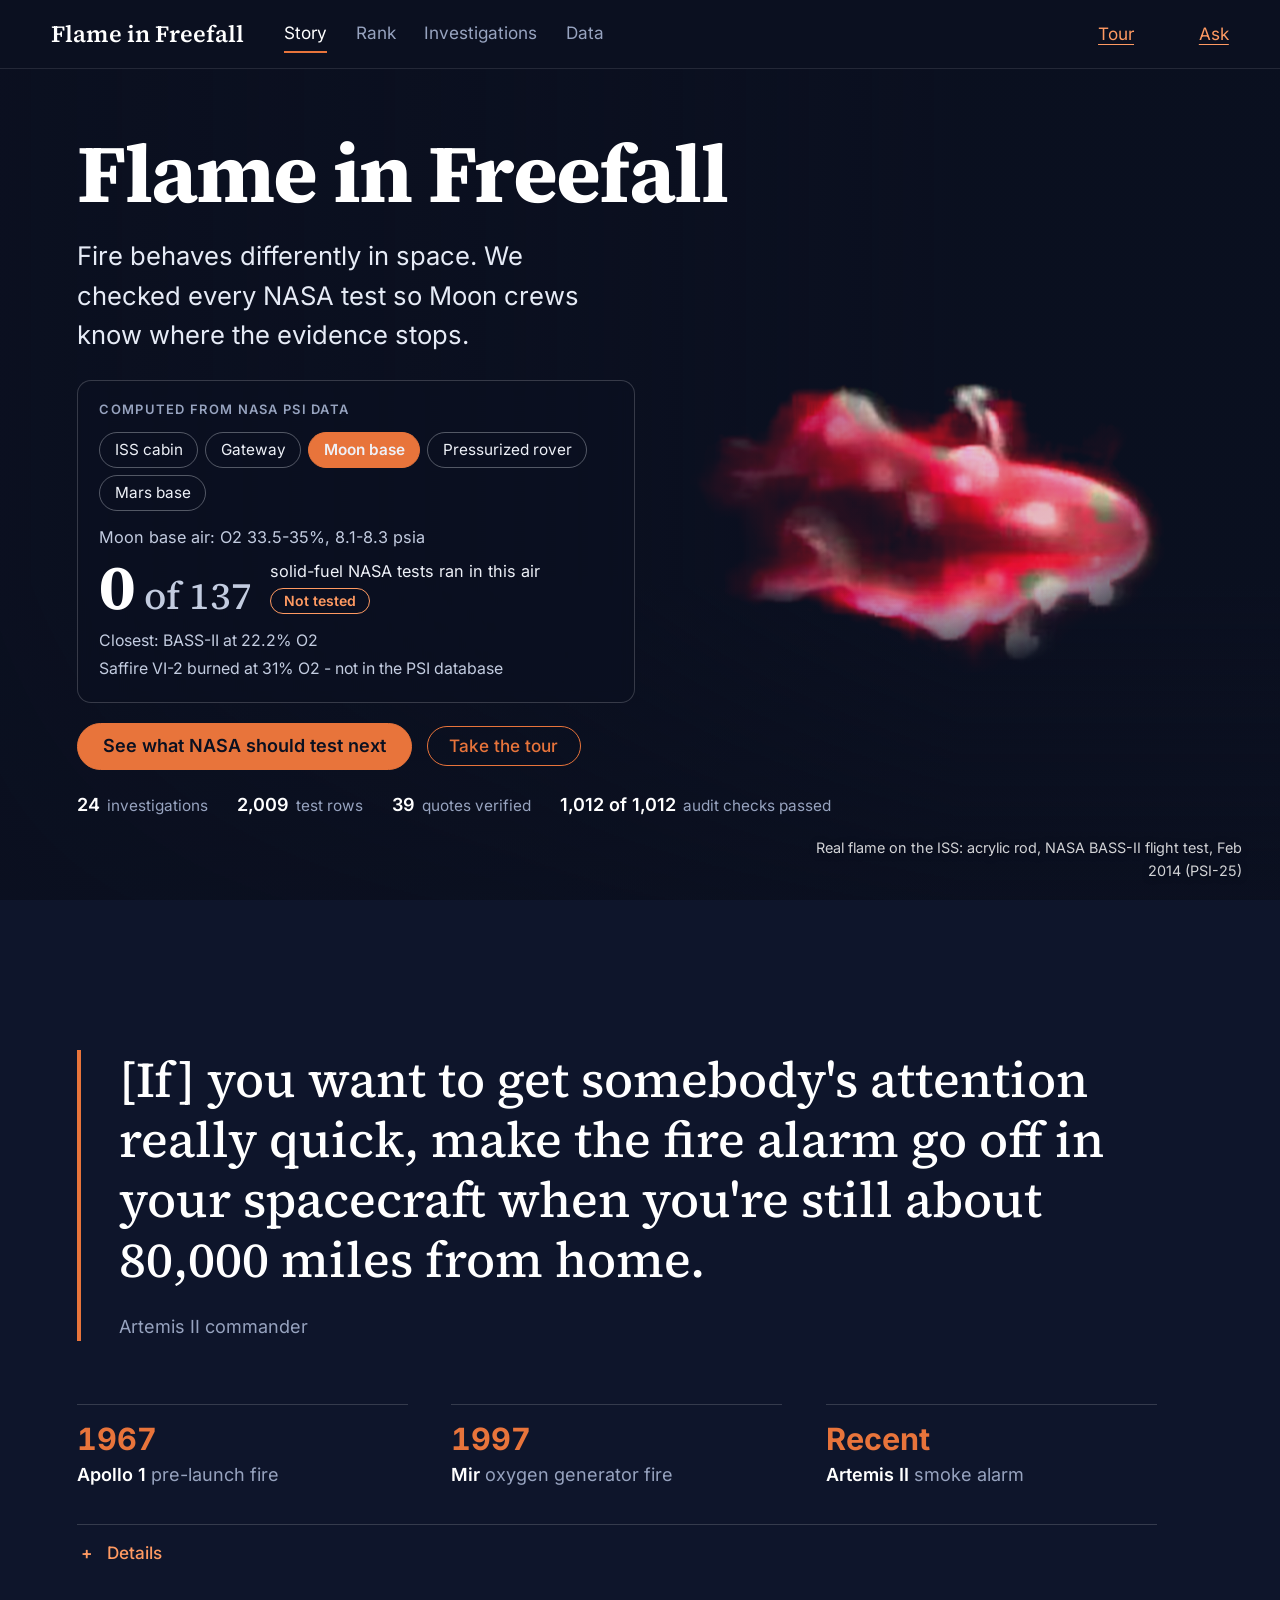
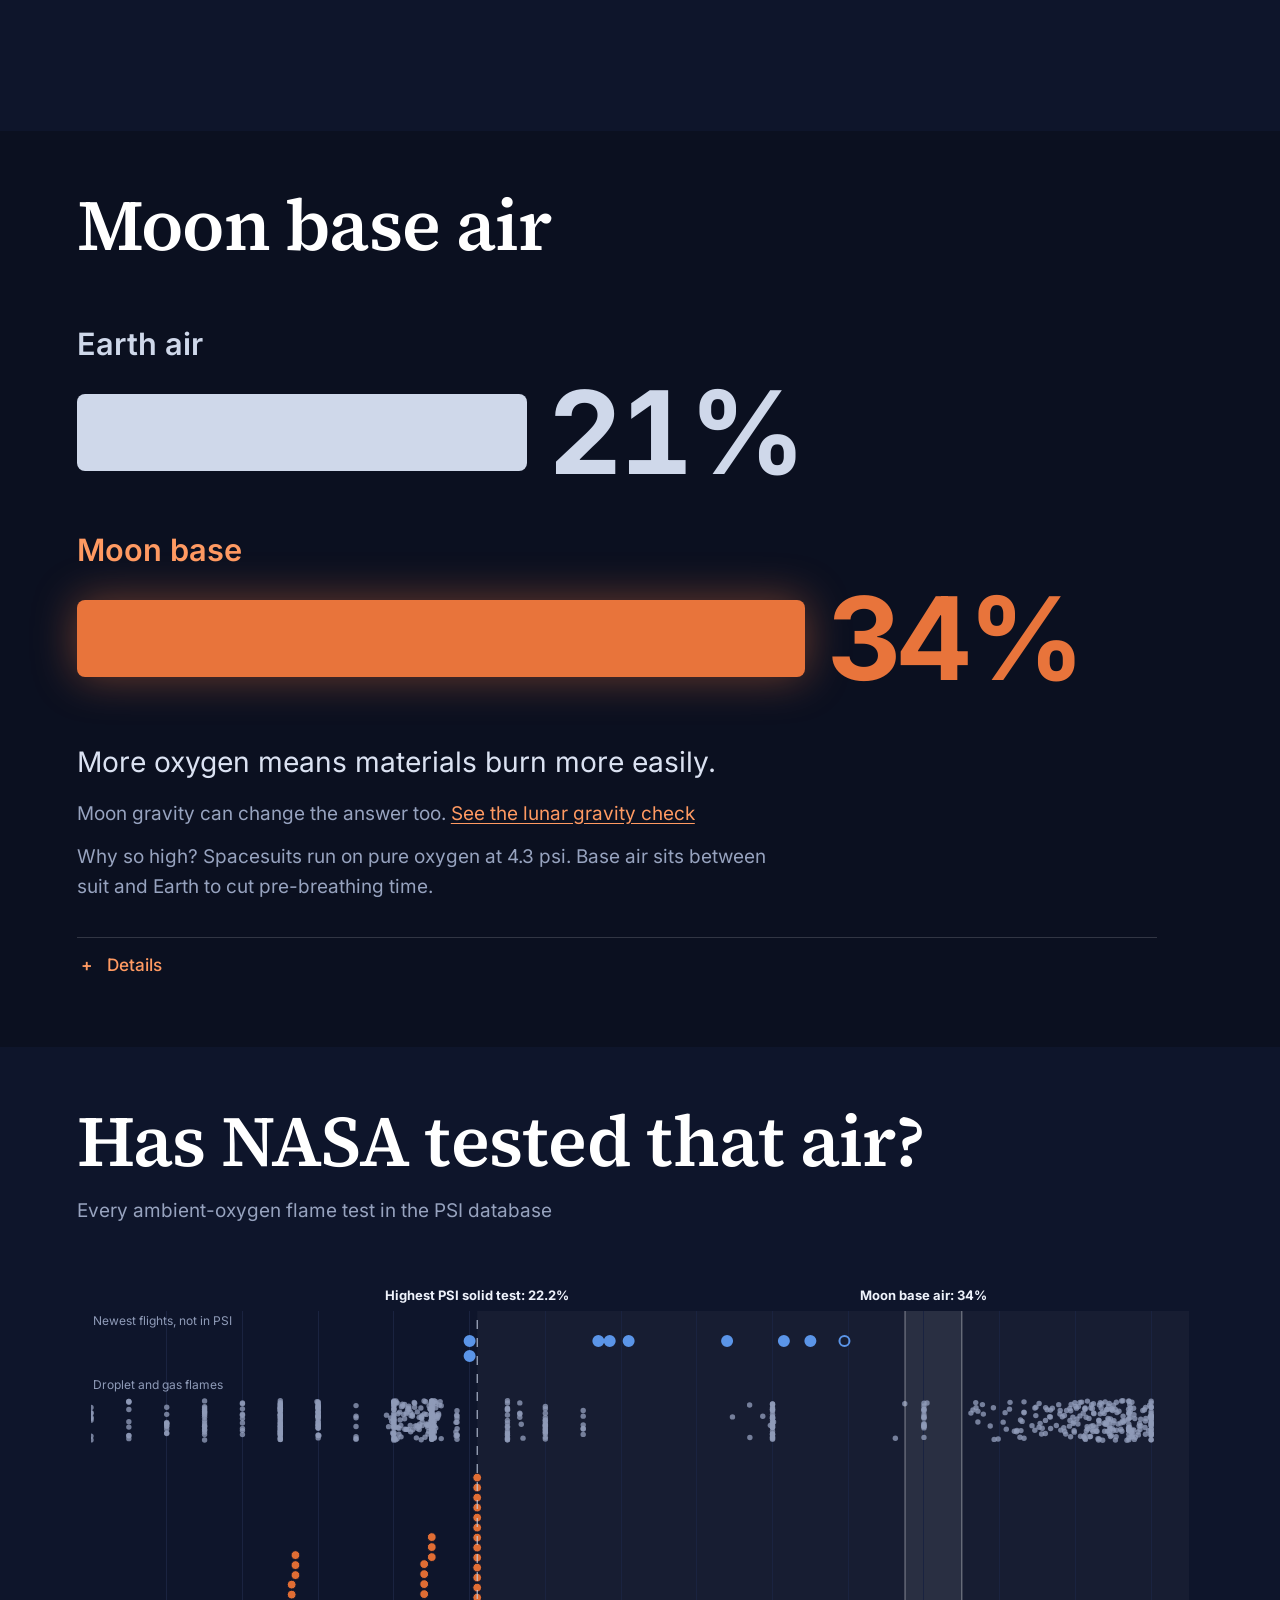
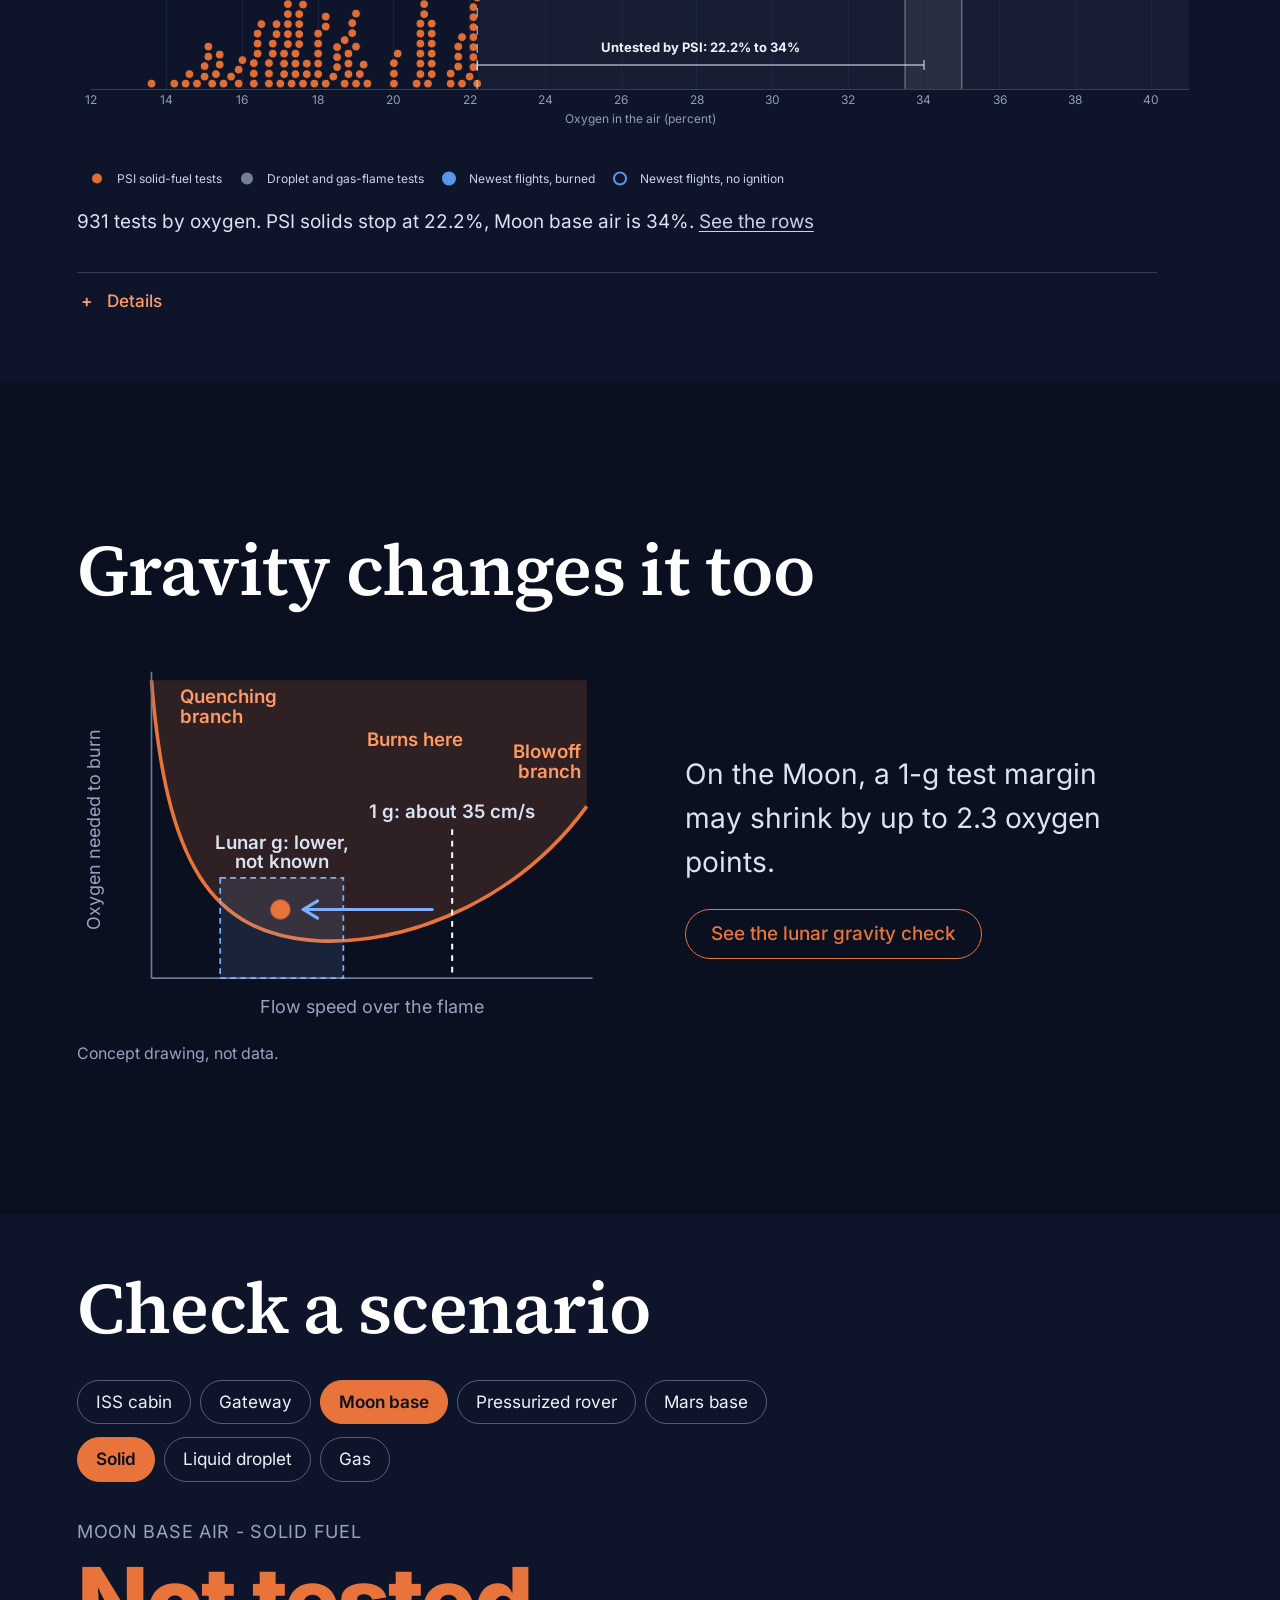
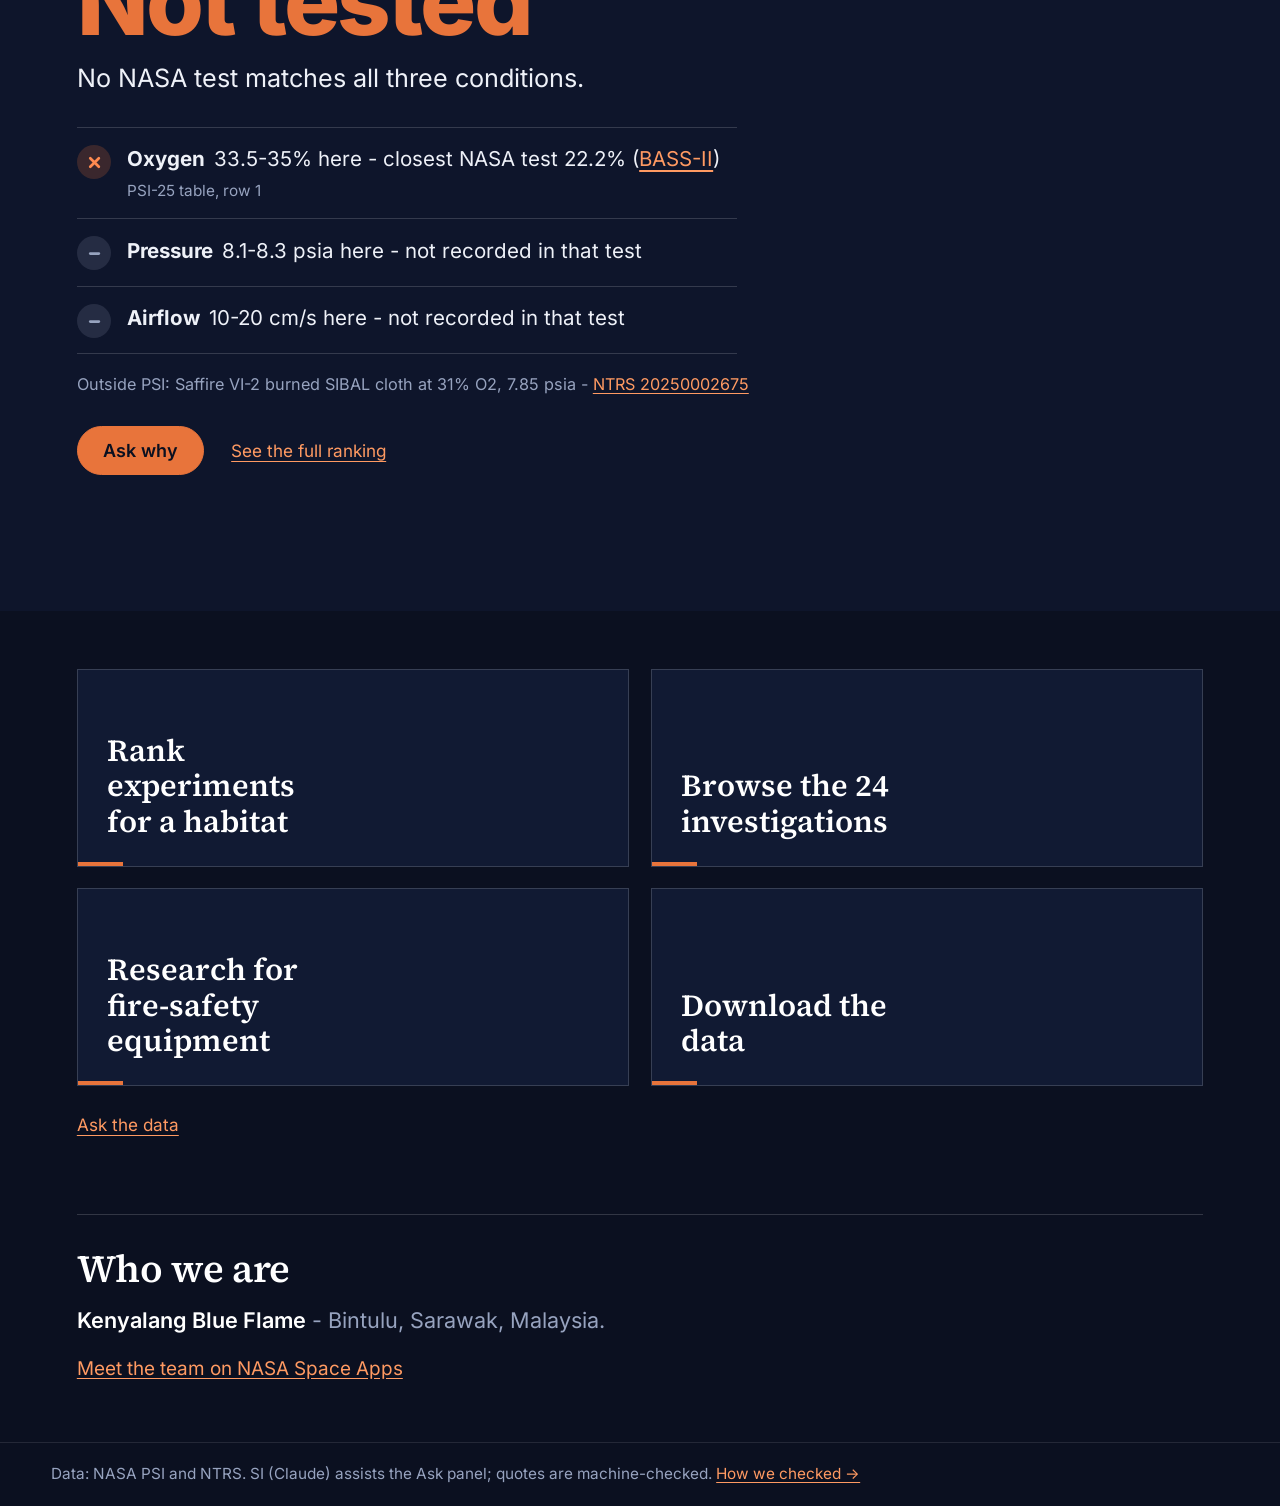
==== commit f4cfe282: "Charts become interactive Plotly: home oxygen chart draws on view with hover, legend toggle and zoom" ====
--- a/public/index.html
+++ b/public/index.html
@@ -9,6 +9,7 @@
 <link rel="icon" href="data:,">
 <link rel="preload" href="fonts/inter-latin.woff2" as="font" type="font/woff2" crossorigin>
 <link rel="preload" href="fonts/source-serif-4-latin.woff2" as="font" type="font/woff2" crossorigin>
+<link rel="preload" as="script" href="vendor/plotly-basic-2.35.2.min.js">
 <link rel="stylesheet" href="style.css">
 </head>
 <body>
--- a/public/style.css
+++ b/public/style.css
@@ -138,6 +138,8 @@
 
 .ask-toggle:hover, body.ask-open .ask-toggle { color: #fff; }
 
+.tour-toggle + .ask-toggle { margin-left: 1.4rem; }
+
 main { outline: none; display: block; min-height: 60vh; }
 
 .wrap { width: calc(100% - 2 * clamp(1.25rem, 6vw, 6rem)); max-width: 1240px; margin: 0 auto; padding: 2.6rem 0 3.5rem; }
@@ -200,14 +202,14 @@
 
 .pill {
   padding: 0.7rem 1.4rem;
-  border: 1.5px solid rgba(255, 255, 255, 0.35);
+  border: 1.5px solid color-mix(in srgb, var(--fg) 32%, transparent);
   border-radius: 999px;
   background: transparent;
-  color: #fff;
+  color: var(--fg);
   font-size: 1.02rem;
 }
 
-.pill:hover { border-color: var(--fire-soft); }
+.pill:hover { border-color: var(--fire); }
 
 .pill.active { background: var(--fire); border-color: var(--fire); color: var(--navy); font-weight: 600; }
 
@@ -312,20 +314,30 @@
   animation: drift 26s ease-in-out infinite alternate;
 }
 
+.hero-video { inset: auto; top: 50%; right: 3%; left: auto; bottom: auto; width: min(54vw, 820px); height: auto; aspect-ratio: 16 / 9; object-fit: cover; object-position: 50% 50%; transform: translateY(-50%); animation: none; background: transparent; mix-blend-mode: screen; -webkit-mask-image: radial-gradient(ellipse 50% 50% at 50% 50%, #000 62%, transparent 100%); mask-image: radial-gradient(ellipse 50% 50% at 50% 50%, #000 62%, transparent 100%); }
+
+.hero-alt { position: absolute; width: 1px; height: 1px; overflow: hidden; clip: rect(0 0 0 0); white-space: nowrap; }
+
 .hero::after {
   content: "";
   position: absolute;
   inset: 0;
-  background: linear-gradient(90deg, rgba(11, 16, 32, 0.9) 0%, rgba(11, 16, 32, 0.55) 40%, rgba(11, 16, 32, 0) 75%);
+  background: linear-gradient(90deg, rgba(11, 16, 32, 0.9) 0%, rgba(11, 16, 32, 0.55) 40%, rgba(11, 16, 32, 0.1) 75%), linear-gradient(0deg, rgba(11, 16, 32, 0.7) 0%, rgba(11, 16, 32, 0) 38%);
 }
 
 .hero-copy { position: relative; z-index: 2; padding: 0 clamp(1.25rem, 6vw, 6rem) clamp(5rem, 16vh, 9rem); max-width: 60rem; }
 
 .hero h1 { font-size: clamp(3.4rem, 9.5vw, 8rem); color: #fff; font-weight: 700; letter-spacing: -0.02em; }
 
-.hero-line { margin-top: 1.3rem; font-size: clamp(1.15rem, 2vw, 1.55rem); max-width: 28ch; color: #e6ebf6; }
-
-.credit { position: absolute; z-index: 2; right: clamp(1rem, 3vw, 2.4rem); bottom: 1rem; font-size: 0.8rem; color: rgba(255, 255, 255, 0.75); }
+.hero-line { margin-top: 1.3rem; font-size: clamp(1.1rem, 2vw, 1.5rem); max-width: 34ch; color: #e6ebf6; }
+
+.hero-cta { margin-top: 1.4rem; }
+
+.hero-play { padding: 0.5rem 1.2rem; font-size: 0.95rem; color: #fff; border-color: rgba(255, 255, 255, 0.6); background: rgba(11, 16, 32, 0.35); }
+
+.hero-play:hover { background: var(--fire); border-color: var(--fire); color: var(--navy); }
+
+.credit { position: absolute; z-index: 2; right: clamp(1rem, 3vw, 2.4rem); bottom: 1rem; max-width: min(24rem, 60vw); text-align: right; font-size: 0.8rem; color: rgba(255, 255, 255, 0.82); text-shadow: 0 1px 6px rgba(11, 16, 32, 0.9); }
 
 .scroll-cue {
   position: absolute;
@@ -404,25 +416,65 @@
 
 .story-sub { margin-top: 0.8rem; font-size: 1.05rem; color: var(--muted); }
 
-.gap { margin-top: clamp(1.2rem, 3vh, 2rem); }
-
-.gap svg { display: block; width: 100%; height: auto; overflow: visible; }
-
-.gap .gd { opacity: 0; transform: translateY(-12px); }
-
-.gap .gx { opacity: 0; }
-
-.gap .gglow { opacity: 0; }
-
-.story.in .gap .gd { opacity: 1; transform: none; transition: opacity 0.5s ease, transform 0.5s ease; }
-
-.story.in .gap .gx { opacity: 1; transition: opacity 0.7s ease; }
-
-.story.in .gap .gglow { animation: gfade 1s ease 5s both, gpulse 3.4s ease-in-out 6s infinite; }
-
-@keyframes gfade { from { opacity: 0; } to { opacity: 0.55; } }
-
-@keyframes gpulse { 0% { opacity: 0.55; } 50% { opacity: 0.32; } 100% { opacity: 0.55; } }
+.gap { position: relative; width: 100%; margin-top: clamp(1.2rem, 3vh, 2rem); }
+
+.gap .nsewdrag { touch-action: pan-y !important; }
+
+.gap-note { margin-top: 0.8rem; max-width: none; font-size: 1.05rem; color: #dbe2f2; }
+
+.gap-note a { color: #c9d2e6; text-decoration: underline; text-underline-offset: 3px; }
+
+.gap-note a:hover { color: #eef2fb; }
+
+.gap-more { margin-top: 1.2rem; }
+
+.mdl-plot, .gv-plot { width: 100%; }
+
+.st-grav .grav-wrap { margin-top: clamp(1.4rem, 4vh, 2.4rem); display: grid; grid-template-columns: minmax(0, 1.05fr) minmax(0, 1fr); gap: clamp(1.5rem, 5vw, 4rem); align-items: center; }
+
+.st-grav .gm-home { margin: 0; max-width: 40rem; }
+
+.st-grav .grav-copy .story-line { margin-top: 0; max-width: 24ch; }
+
+.st-grav .grav-copy .story-sub { margin-top: 1.4rem; }
+
+.st-grav .gm-t { fill: #dbe2f2; }
+
+.st-grav .gm-axl { fill: #97a3bf; }
+
+.st-grav .gm-zl, .st-grav .gm-br { fill: var(--fire-soft); }
+
+.st-grav .gm-curve { stroke: var(--fire); }
+
+.st-grav .gm-zone { fill: rgba(232, 116, 59, 0.16); }
+
+.st-grav .gm-axis { stroke: #6b7898; }
+
+.st-grav .gm-mark { stroke: #ffffff; }
+
+.st-grav .gm-unknown { fill: rgba(127, 176, 255, 0.12); stroke: #7fb0ff; }
+
+.st-grav .gm-arrow { stroke: #7fb0ff; }
+
+.st-grav figcaption { margin-top: 0.5rem; color: #97a3bf; }
+
+.gm-flame.glide { animation: none; transform: translateX(0); }
+
+.story.in .gm-flame.glide { animation: gm-glide 3s cubic-bezier(0.4, 0, 0.2, 1) 1s both; }
+
+@keyframes gm-glide { from { transform: translateX(0); } to { transform: translateX(-120px); } }
+
+@media (max-width: 800px) {
+  .st-grav .grav-wrap { grid-template-columns: 1fr; }
+}
+
+.hero.intro .hero-img { opacity: 0; }
+
+.hero.intro.in .hero-img { opacity: 1; transition: opacity 1.4s ease; }
+
+.hero .rv { transform: translateY(6px); }
+
+.hero.in .rv { opacity: 1; transform: none; transition: opacity 0.5s ease-out, transform 0.5s ease-out; transition-delay: calc(var(--i, 0) * 90ms); }
 
 .test-next .eyebrow { margin-bottom: 0.8rem; }
 
@@ -453,7 +505,128 @@
 
 .cta { margin-top: 1.8rem; }
 
-.tiles { display: grid; grid-template-columns: repeat(3, 1fr); gap: 1.2rem; }
+.scenario { margin-top: clamp(1.2rem, 3.5vh, 2.2rem); max-width: 60rem; }
+
+.sc-seg { gap: 0.5rem; }
+
+.sc-seg + .sc-seg { margin-top: 0.7rem; }
+
+.scenario .pill { padding: 0.45rem 1rem; font-size: 0.95rem; }
+
+.sc-result { margin-top: clamp(1.6rem, 4vh, 2.6rem); min-height: 35.5rem; }
+
+.sc-for { font-size: 1rem; letter-spacing: 0.04em; text-transform: uppercase; color: var(--muted); }
+
+.sc-verdict { margin-top: 0.5rem; }
+
+.sc-word { font-family: var(--sans); font-weight: 800; font-size: clamp(2.8rem, 8vw, 5.2rem); line-height: 1; letter-spacing: -0.03em; color: var(--fire); }
+
+.sc-sub { margin-top: 0.6rem; font-size: clamp(1.1rem, 2vw, 1.4rem); color: var(--fg); }
+
+.sc-rows { list-style: none; margin: 1.6rem 0 0; padding: 0; max-width: 46rem; }
+
+.sc-row { display: flex; gap: 0.9rem; align-items: flex-start; padding: 0.85rem 0; border-top: 1px solid var(--line); }
+
+.sc-row:last-child { border-bottom: 1px solid var(--line); }
+
+.sc-mark { flex: 0 0 auto; width: 1.9rem; height: 1.9rem; border-radius: 50%; display: inline-flex; align-items: center; justify-content: center; margin-top: 0.1rem; }
+
+.sc-mark.ok { background: rgba(80, 200, 120, 0.18); color: #6fdc96; }
+
+.sc-mark.no { background: rgba(232, 116, 59, 0.2); color: #ff8a50; }
+
+.sc-mark.na { background: rgba(160, 170, 190, 0.16); color: var(--muted); }
+
+.sc-glyph { width: 0.95rem; height: 0.95rem; fill: none; stroke: currentColor; stroke-width: 1.9; stroke-linecap: round; stroke-linejoin: round; }
+
+.sc-row-body { min-width: 0; flex: 1 1 auto; }
+
+.sc-row-line { margin: 0; max-width: none; font-size: clamp(1rem, 1.6vw, 1.15rem); overflow-wrap: anywhere; }
+
+.sc-cond { margin-right: 0.5rem; }
+
+.sc-sr { position: absolute; width: 1px; height: 1px; overflow: hidden; clip: rect(0 0 0 0); white-space: nowrap; }
+
+.sc-src { margin: 0.25rem 0 0; color: var(--muted); font-size: 0.85rem; max-width: none; }
+
+.sc-outside { margin-top: 1rem; font-size: 0.9rem; color: var(--muted); max-width: 46rem; overflow-wrap: anywhere; }
+
+.sc-result .sc-for, .sc-result .sc-verdict, .sc-result .sc-row, .sc-result .sc-outside { opacity: 0; }
+
+.story.in .sc-result .sc-for, .story.in .sc-result .sc-verdict { animation: sc-slide 0.55s ease both; }
+
+.story.in .sc-result .sc-row { animation: sc-slide 0.45s ease both; }
+
+.story.in .sc-result .sc-row:nth-child(1) { animation-delay: 0.45s; }
+
+.story.in .sc-result .sc-row:nth-child(2) { animation-delay: 0.63s; }
+
+.story.in .sc-result .sc-row:nth-child(3) { animation-delay: 0.81s; }
+
+.story.in .sc-result .sc-outside { animation: sc-slide 0.45s ease 1s both; }
+
+.story.in .sc-result .sc-mark { animation: sc-pop 0.4s ease both; }
+
+.story.in .sc-result .sc-row:nth-child(1) .sc-mark { animation-delay: 0.55s; }
+
+.story.in .sc-result .sc-row:nth-child(2) .sc-mark { animation-delay: 0.73s; }
+
+.story.in .sc-result .sc-row:nth-child(3) .sc-mark { animation-delay: 0.91s; }
+
+.story.in .sc-result .sc-glyph path { stroke-dasharray: 14; animation: tick-draw 0.4s ease both; }
+
+.story.in .sc-result .sc-row:nth-child(1) .sc-glyph path { animation-delay: 0.7s; }
+
+.story.in .sc-result .sc-row:nth-child(2) .sc-glyph path { animation-delay: 0.88s; }
+
+.story.in .sc-result .sc-row:nth-child(3) .sc-glyph path { animation-delay: 1.06s; }
+
+@keyframes sc-slide { from { opacity: 0; transform: translateY(14px); } to { opacity: 1; transform: none; } }
+
+@keyframes sc-pop { from { transform: scale(0.4); } to { transform: scale(1); } }
+
+.sc-actions { margin-top: 1.6rem; display: flex; flex-wrap: wrap; align-items: center; gap: 0.7rem 1.5rem; max-width: none; }
+
+.sc-actions .btn { font-size: 1rem; }
+
+.tour {
+  position: fixed;
+  left: 1.2rem;
+  bottom: 1.2rem;
+  width: 22rem;
+  max-width: calc(100vw - 2.4rem);
+  z-index: 70;
+  padding: 1rem 1.2rem 0.9rem;
+  background: #0f1630;
+  color: #eef1f8;
+  border: 1px solid rgba(255, 255, 255, 0.22);
+  border-top: 3px solid var(--fire);
+  border-radius: 10px;
+  box-shadow: 0 14px 44px rgba(0, 0, 0, 0.5);
+  font-size: 0.95rem;
+}
+
+.tour-count { font-size: 0.75rem; letter-spacing: 0.08em; text-transform: uppercase; color: #97a3bf; }
+
+.tour-text { margin-top: 0.4rem; color: #fff; line-height: 1.4; }
+
+.tour-bar { margin-top: 0.8rem; display: flex; align-items: center; gap: 0.5rem; }
+
+.tour-btn { padding: 0.35rem 1rem; border: 1.5px solid rgba(255, 255, 255, 0.4); border-radius: 999px; background: transparent; color: #fff; font-size: 0.9rem; }
+
+.tour-btn:hover:not(:disabled) { border-color: var(--fire); }
+
+.tour-next { background: var(--fire); border-color: var(--fire); color: var(--navy); font-weight: 600; }
+
+.tour-close { margin-left: auto; background: none; border: 0; padding: 0.2rem 0; color: #97a3bf; font-size: 0.85rem; text-decoration: underline; text-underline-offset: 0.22em; }
+
+.tour-close:hover { color: #fff; }
+
+.tour-ring { outline: 3px solid var(--fire-soft); outline-offset: 8px; border-radius: 6px; }
+
+#ask-panel.tour-ring { outline-offset: -3px; border-radius: 0; }
+
+.tiles { display: grid; grid-template-columns: repeat(2, 1fr); gap: 1.2rem; }
 
 .tile {
   display: flex;
@@ -490,6 +663,8 @@
 
 .who-name strong { color: #fff; font-weight: 600; }
 
+.who-link { margin-top: 0.9rem; font-size: 1.05rem; }
+
 .team-why { margin: 1.4rem 0 0; padding-left: 1.4rem; border-left: 4px solid var(--fire); font-family: var(--serif); font-size: clamp(1.3rem, 2.4vw, 1.8rem); line-height: 1.3; color: #fff; max-width: 34ch; }
 
 .rank-cards { list-style: none; margin: 0; padding: 0; display: grid; gap: 0.9rem; }
@@ -745,26 +920,40 @@
 
 @keyframes slidein { from { transform: translateX(40px); opacity: 0; } to { transform: none; opacity: 1; } }
 
-.ask-head { display: flex; align-items: center; justify-content: space-between; gap: 0.6rem; }
+.ask-head { display: flex; align-items: baseline; justify-content: space-between; gap: 0.6rem; }
 
 .ask-head h2 { font-size: 1.3rem; color: #fff; white-space: nowrap; }
 
-.ask-context { margin: 0.6rem 0 0.1rem; color: var(--muted); max-width: none; }
-
-.ask-check { display: block; margin: 0 0 0.4rem; color: var(--muted); }
-
-.ask-head-buttons { display: flex; gap: 0.4rem; }
-
-.ask-head .small-button { margin: 0; color: var(--fire-soft); font-size: 0.75rem; padding: 0.2rem 0.65rem; white-space: nowrap; }
-
-.ask-thread { position: relative; flex: 1 1 auto; min-height: 0; overflow-y: auto; border-top: 1px solid var(--line); padding: 0.8rem 0; }
-
-.ask-turn { margin: 0 0 1.3rem; }
-
-.ask-q { background: var(--navy-3); border-radius: 12px; padding: 0.5rem 0.8rem; margin: 0 0 0.6rem 1.5rem; overflow-wrap: anywhere; color: #fff; }
+.ask-head-buttons { display: flex; gap: 1rem; }
+
+.ask-text-btn { background: none; border: 0; padding: 0.2rem 0; margin: 0; color: var(--muted); font-size: 0.85rem; cursor: pointer; }
+
+.ask-text-btn:hover, .ask-text-btn:focus-visible { color: var(--fire-soft); }
+
+.ask-context { margin: 0.7rem 0 0.9rem; min-height: 1.7rem; }
+
+.ask-context-pill { display: inline-flex; align-items: center; gap: 0.35rem; max-width: 100%; padding: 0.15rem 0.3rem 0.15rem 0.75rem; border-radius: 999px; background: rgba(255, 255, 255, 0.06); color: var(--muted); font-size: 0.8rem; line-height: 1.4; }
+
+.ask-context-label { overflow: hidden; text-overflow: ellipsis; white-space: nowrap; }
+
+.ask-context-x { flex: 0 0 auto; width: 1.4rem; height: 1.4rem; padding: 0; margin: 0; border: 0; border-radius: 50%; background: transparent; color: var(--muted); font-size: 0.8rem; line-height: 1; cursor: pointer; }
+
+.ask-context-x:hover, .ask-context-x:focus-visible { color: #fff; background: rgba(255, 255, 255, 0.12); }
+
+.ask-context-on { background: none; border: 0; padding: 0.15rem 0; margin: 0; color: var(--muted); font-size: 0.8rem; text-decoration: underline; text-underline-offset: 3px; cursor: pointer; }
+
+.ask-context-on:hover, .ask-context-on:focus-visible { color: var(--fire-soft); }
+
+.ask-thread { position: relative; flex: 1 1 auto; min-height: 0; overflow-y: auto; overflow-x: hidden; padding: 0.2rem 0 0.8rem; }
+
+.ask-turn { margin: 0 0 1.6rem; }
+
+.ask-q { background: var(--navy-3); border-radius: 12px; padding: 0.45rem 0.85rem; margin: 0 0 0.9rem auto; width: fit-content; max-width: 88%; overflow-wrap: anywhere; color: #fff; font-size: 0.9rem; }
 
 .ask-a, .ask-status, .ask-error { margin: 0; max-width: none; overflow-wrap: anywhere; }
 
+.ask-status { font-size: 0.9rem; }
+
 .ask-error { color: var(--fire-soft); }
 
 .ask-a .answer { overflow-x: auto; }
@@ -773,23 +962,71 @@
 
 .ask-a p, .ask-a li { max-width: none; }
 
-.ask-cites { margin-top: 0.4rem; border-top: 1px solid var(--line); }
-
-.ask-cites p { margin: 0.3rem 0 0; }
+.ask-actions { display: flex; flex-wrap: wrap; gap: 0.5rem; margin: 0.9rem 0 0; }
+
+#ask-panel a.ask-action { display: inline-block; padding: 0.35rem 0.9rem; border-radius: 999px; background: var(--fire); color: var(--navy); font-size: 0.82rem; font-weight: 600; text-decoration: none; }
+
+#ask-panel a.ask-action:hover, #ask-panel a.ask-action:focus-visible { background: var(--fire-soft); }
+
+.ask-steps, .ask-sources { margin: 0.8rem 0 0; font-size: 0.85rem; }
+
+.ask-steps summary, .ask-sources summary { color: var(--muted); cursor: pointer; padding: 0.1rem 0; }
+
+.ask-steps summary:hover, .ask-sources summary:hover { color: var(--fire-soft); }
+
+.ask-steps-list { list-style: none; margin: 0.4rem 0 0; padding: 0 0 0 0.8rem; border-left: 1px solid var(--line); }
+
+.ask-steps-list li { margin: 0 0 0.5rem; max-width: none; }
+
+.ask-steps-list li { position: relative; padding-left: 1.2rem; }
+
+.ask-steps-list .tick { position: absolute; left: 0; top: 0.28em; fill: none; stroke: var(--fire-soft); stroke-width: 1.8; stroke-linecap: round; stroke-linejoin: round; }
+
+.ask-steps-list li.step-hide { opacity: 0; transform: translateY(4px); }
+
+.ask-steps-list li.step-in { animation: step-rise 0.3s ease both; }
+
+.ask-steps-list li.step-in .tick path { stroke-dasharray: 14; animation: tick-draw 0.4s ease 0.1s both; }
+
+@keyframes step-rise { from { opacity: 0; transform: translateY(4px); } to { opacity: 1; transform: none; } }
+
+@keyframes tick-draw { from { stroke-dashoffset: 14; } to { stroke-dashoffset: 0; } }
+
+.ask-step-label { display: block; }
+
+.ask-step-detail { display: block; color: var(--muted); font-size: 0.78rem; }
+.ask-numcheck { display: flex; align-items: baseline; gap: 0.45rem; margin: 0.55rem 0 0; max-width: none; color: var(--muted); font-size: 0.78rem; }
+.ask-numcheck .tick { flex: 0 0 auto; fill: none; stroke: var(--fire-soft); stroke-width: 1.8; stroke-linecap: round; stroke-linejoin: round; align-self: center; }
+.ask-numcheck.warn { color: #e0b46a; }
+.ask-steps-list li.ask-step-warn .ask-step-label { color: #e0b46a; }
+
+.ask-cites { margin-top: 0.3rem; }
 
 .ask-cites ol { margin: 0.2rem 0 0; padding-left: 1.3rem; font-size: 0.85rem; }
 
-.ask-suggest { display: flex; flex-direction: column; gap: 0.4rem; margin: 0.4rem 0 0.7rem; }
-
-.suggest { text-align: left; padding: 0.45rem 0.9rem; font-size: 0.85rem; border: 1px solid rgba(255, 255, 255, 0.28); border-radius: 999px; background: transparent; color: #fff; }
-
-.suggest:hover { border-color: var(--fire-soft); }
-
-.ask-input-row { display: flex; gap: 0.6rem; align-items: flex-end; }
-
-.ask-input-row textarea { flex: 1 1 auto; min-width: 0; background: var(--navy); color: #fff; border-color: rgba(255, 255, 255, 0.3); }
-
-.ask-input-row .btn, #ask-send { padding: 0.55rem 1.1rem; border-radius: 999px; background: var(--fire); color: var(--navy); border: 0; font-weight: 600; }
+.ask-more { margin: 0.2rem 0 0; }
+
+.ask-intro { margin: 0 0 0.8rem; max-width: none; color: var(--muted); font-size: 0.92rem; }
+
+.ask-more-title { margin: 0 0 0.3rem; max-width: none; color: var(--muted); font-size: 0.75rem; letter-spacing: 0.08em; text-transform: uppercase; }
+
+.ask-suggest { display: flex; flex-direction: column; gap: 0.1rem; margin: 0; }
+
+.ask-suggest-row { display: flex; gap: 0.6rem; align-items: baseline; width: 100%; text-align: left; padding: 0.5rem 0.5rem; margin: 0; border: 0; border-radius: 8px; background: transparent; color: #fff; font-size: 0.9rem; line-height: 1.45; cursor: pointer; }
+
+.ask-suggest-row:hover, .ask-suggest-row:focus-visible { background: rgba(255, 255, 255, 0.07); }
+
+.ask-arrow { flex: 0 0 auto; color: var(--fire-soft); font-size: 0.8rem; }
+
+.ask-row-text { min-width: 0; overflow-wrap: anywhere; }
+
+.ask-input-row { display: flex; gap: 0.6rem; align-items: flex-end; padding-top: 0.7rem; border-top: 1px solid var(--line); }
+
+.ask-input-row textarea { flex: 1 1 auto; min-width: 0; min-height: 2.5rem; max-height: 120px; resize: none; overflow-y: hidden; background: var(--navy); color: #fff; border-color: rgba(255, 255, 255, 0.22); font-size: 0.95rem; line-height: 1.4; padding: 0.55rem 0.8rem; }
+
+#ask-send { flex: 0 0 auto; width: 2.5rem; height: 2.5rem; padding: 0; margin: 0; border-radius: 50%; background: var(--fire); color: var(--navy); border: 0; font-weight: 700; font-size: 0.95rem; cursor: pointer; }
+
+#ask-send:disabled { opacity: 0.45; cursor: default; }
 
 .ask-disclosure { margin: 0.7rem 0 0; max-width: none; font-size: 0.74rem; color: var(--muted); }
 
@@ -817,6 +1054,11 @@
   #ask-panel { top: 0; left: 0; right: 0; width: auto; height: auto; border-left: 0; z-index: 60; }
   body.ask-open { overflow: hidden; }
   .tcards, .tiles { grid-template-columns: 1fr; }
+  .tour { left: 0; right: 0; bottom: 0; width: auto; max-width: none; border-radius: 10px 10px 0 0; border-left: 0; border-right: 0; border-bottom: 0; padding-bottom: calc(0.9rem + env(safe-area-inset-bottom, 0px)); }
+  body.tour-open #ask-panel { bottom: var(--tour-h, 0px); }
+  .tour { padding-top: 0.7rem; padding-left: 1rem; padding-right: 1rem; padding-bottom: calc(0.6rem + env(safe-area-inset-bottom, 0px)); font-size: 0.88rem; }
+  .tour-text { margin-top: 0.25rem; line-height: 1.3; }
+  .tour-bar { margin-top: 0.5rem; }
   .incidents { grid-template-columns: 1fr; }
   .stats { grid-template-columns: 1fr; }
 }
@@ -840,6 +1082,8 @@
   .hero-img { object-position: 88% 50%; }
   .hero::after { background: linear-gradient(180deg, rgba(11, 16, 32, 0.15) 0%, rgba(11, 16, 32, 0.85) 100%); }
   .hero-copy { padding-bottom: 5.5rem; }
+  .hero-video { top: 4.5rem; right: 0; left: 0; width: 100%; transform: none; }
+  .credit { top: 0.8rem; bottom: auto; right: 1rem; max-width: 75vw; font-size: 0.7rem; }
   .bar-row { --nfs: 3.5rem; }
   .count { margin-left: 0; width: 100%; }
 }
@@ -847,9 +1091,13 @@
 @media (prefers-reduced-motion: reduce) {
   html { scroll-behavior: auto; }
   .hero-img, .scroll-cue i { animation: none; }
-  .rv, .gap .gd, .gap .gx { opacity: 1 !important; transform: none !important; transition: none !important; }
+  .sc-result .sc-for, .sc-result .sc-verdict, .sc-result .sc-row, .sc-result .sc-outside { opacity: 1 !important; animation: none !important; }
+  .sc-result .sc-mark, .sc-result .sc-glyph path { animation: none !important; }
+  .ask-steps-list li.step-in, .ask-steps-list li.step-in .tick path { animation: none; }
+  .rv { opacity: 1 !important; transform: none !important; transition: none !important; }
+  .story.in .gm-flame.glide, .gm-flame.glide { animation: none; transform: translateX(-120px); }
+  .hero.intro .hero-img { opacity: 1; transition: none; }
   .bar-fill { transition: none; }
-  .story.in .gap .gglow { animation: none; opacity: 0.45; }
   #ask-panel { animation: none !important; }
 }
 
@@ -858,7 +1106,7 @@
 @media print {
   html { font-size: 9pt; }
   body { background: #fff; color: #000; line-height: 1.3; }
-  .top, .foot, #ask-panel, .ask-toggle, button, .brief-actions, .btn { display: none !important; }
+  .top, .foot, #ask-panel, .tour, .ask-toggle, button, .brief-actions, .btn { display: none !important; }
   main#view { padding: 0; margin: 0; max-width: none; min-height: 0; }
   .wrap { padding: 0; max-width: none; }
   .brief { max-width: none; }
@@ -874,3 +1122,195 @@
   .brief .table-wrap { overflow: visible; margin: 3pt 0; }
   .brief a { color: #000; text-decoration: none; }
 }
+
+.brief-note { margin: 0.5rem 0; padding-left: 1rem; border-left: 3px solid var(--line); color: var(--muted); font-size: 0.92rem; line-height: 1.5; }
+
+.eq-wrap { max-width: 1280px; margin: 0 auto; padding: 1.6rem 1.4rem 3rem; }
+.eq-grid { display: grid; grid-template-columns: repeat(3, 1fr); gap: 1.3rem; align-items: start; }
+.eq-card { background: var(--card); border: 1px solid var(--line); padding: 1.2rem 1.3rem; min-width: 0; }
+.eq-card h2 { font-size: 1.5rem; margin-bottom: 0.6rem; }
+.eq-informs { margin: 0 0 1rem; padding: 0; border: 0; font-size: 0.95rem; color: var(--muted); }
+.eq-informs p { max-width: none; }
+.eq-informs footer { margin-top: 0.3rem; font-size: 0.75rem; text-transform: uppercase; letter-spacing: 0.06em; }
+.eq-list { list-style: none; margin: 0; padding: 0; }
+.eq-list li { padding: 0.8rem 0; border-top: 1px solid var(--line); }
+.eq-list strong a { color: var(--ink); }
+.eq-quote { margin: 0.3rem 0 0.2rem; font-size: 1rem; max-width: none; overflow-wrap: anywhere; }
+.eq-src { font-size: 0.75rem; color: var(--muted); overflow-wrap: anywhere; }
+.eq-more, .eq-all { margin-top: 0.8rem; font-size: 0.95rem; max-width: none; }
+.eq-foot { margin-top: 1.6rem; max-width: none; }
+@media (max-width: 899px) {
+  .eq-grid { grid-template-columns: 1fr; }
+}
+
+.hero h1 { font-size: clamp(3rem, 6.4vw, 5.4rem); }
+
+.hero-copy { padding-bottom: clamp(3.6rem, 9vh, 5rem); }
+
+.hero-line { margin-top: 0.9rem; }
+
+.hv-wrap { margin-top: 1.4rem; }
+
+.hv { max-width: 31rem; padding: 1rem 1.2rem 1.1rem; border: 1px solid rgba(255, 255, 255, 0.18); border-radius: 14px; background: rgba(11, 16, 32, 0.78); -webkit-backdrop-filter: blur(6px); backdrop-filter: blur(6px); color: #eef1f8; }
+
+.hv-label { font-size: 0.72rem; letter-spacing: 0.1em; text-transform: uppercase; color: #97a3bf; font-weight: 600; }
+
+.hv-chips { gap: 0.4rem; margin-top: 0.7rem; }
+
+.hv-chips .pill { padding: 0.28rem 0.8rem; font-size: 0.85rem; color: #eef1f8; }
+
+.hv-air { margin-top: 0.8rem; font-size: 0.9rem; color: #c3cce0; }
+
+.hv-main { display: flex; align-items: center; gap: 1rem; margin-top: 0.3rem; }
+
+.hv-big { margin: 0; font-family: var(--serif); font-size: clamp(2.6rem, 5vw, 3.6rem); font-weight: 700; line-height: 1; color: #fff; white-space: nowrap; }
+
+.hv-of { font-size: 0.6em; font-weight: 500; color: #c3cce0; }
+
+.hv-side { display: flex; flex-direction: column; align-items: flex-start; gap: 0.35rem; }
+
+.hv-unit { margin: 0; font-size: 0.9rem; color: #eef1f8; line-height: 1.25; }
+
+.hv-word { padding: 0.05rem 0.7rem; border-radius: 999px; font-size: 0.78rem; font-weight: 600; border: 1px solid currentColor; }
+
+.hv-word.none { color: var(--fire-soft); }
+
+.hv-word.part { color: #e8c35a; }
+
+.hv-word.ok { color: #8fd0a0; }
+
+.hv-line { margin: 0.55rem 0 0; font-size: 0.88rem; color: #c3cce0; }
+
+.hv-out { margin-top: 0.2rem; }
+
+.hv-body.swap .hv-main, .hv-body.swap .hv-line { animation: hvswap 0.45s ease both; }
+
+@keyframes hvswap { from { opacity: 0; transform: translateY(6px); } to { opacity: 1; transform: none; } }
+
+.hero-cta { display: flex; flex-wrap: wrap; align-items: center; gap: 0.8rem; margin-top: 1.1rem; }
+
+.hero-cta .hv-go { padding: 0.65rem 1.4rem; font-size: 1rem; }
+
+.hv-stats { margin-top: 1.2rem; }
+
+.hero-stats { list-style: none; margin: 0; padding: 0; display: flex; flex-wrap: wrap; gap: 0.3rem 1.6rem; }
+
+.hero-stats li { display: flex; align-items: baseline; gap: 0.4rem; font-size: 0.85rem; color: #97a3bf; }
+
+.hero-stats strong { color: #fff; font-size: 1rem; font-weight: 600; }
+
+.rank-note { margin: 0.4rem 0 0; font-size: 0.95rem; color: var(--muted); max-width: 52rem; }
+
+.rank-range { display: inline-block; margin-top: 0.35rem; padding: 0.02rem 0.6rem; border: 1px solid var(--line); border-radius: 999px; font-size: 0.72rem; color: var(--muted); }
+
+.data-block h2 { font-size: clamp(1.5rem, 3vw, 2.1rem); }
+
+.data-cap { margin-top: 0.4rem; color: var(--muted); max-width: 46rem; }
+
+.data-block { margin-top: 2.2rem; }
+
+@media (prefers-reduced-motion: reduce) {
+  .hv-body.swap .hv-main, .hv-body.swap .hv-line { animation: none; }
+}
+
+@media (max-width: 720px) {
+  .hero-copy { padding-bottom: 4.5rem; }
+  .hv { padding: 0.8rem 0.9rem 0.9rem; }
+  .hv-main { gap: 0.7rem; }
+  .hv-big { font-size: 2.3rem; }
+  .hero-stats { gap: 0.2rem 1rem; }
+  .hero-stats li { font-size: 0.78rem; }
+}
+
+.hero .scroll-cue { display: none; }
+
+.mdl-legend { display: flex; flex-wrap: wrap; gap: 0.4rem 1.2rem; margin-top: 1.1rem; font-size: 0.88rem; color: var(--muted); }
+
+.mdl-key { display: inline-flex; align-items: center; gap: 0.4rem; }
+
+.mdl-key i { display: inline-block; width: 1.1rem; height: 0.28rem; border-radius: 2px; }
+
+.mdl-key i.band { height: 0.8rem; width: 1.1rem; background: rgba(90, 98, 117, 0.35); border-radius: 3px; }
+
+.mdl-key i.hollow { width: 0.7rem; height: 0.7rem; border: 1.8px solid var(--slate); border-radius: 50%; background: transparent; }
+
+.mdl-chart { margin-top: 0.5rem; max-width: 46rem; }
+
+.mdl-chips { margin-top: 0.8rem; gap: 0.5rem; }
+
+.mdl-chips .pill { padding: 0.4rem 1rem; font-size: 0.92rem; }
+
+.mdl-verdict { margin-top: 1rem; padding: 0.8rem 1rem; max-width: 46rem; border-left: 4px solid var(--line); background: var(--card); font-size: 1.02rem; }
+
+.mdl-verdict.ok { border-left-color: #3f7d5a; }
+
+.mdl-verdict.part { border-left-color: var(--fire); }
+
+.mdl-verdict.none { border-left-color: var(--slate); }
+
+.mdl-card { margin-top: 0.8rem; max-width: 46rem; color: var(--muted); font-size: 0.92rem; }
+
+@media (max-width: 720px) {
+  .mdl-verdict { font-size: 0.96rem; }
+}
+
+.gv-block { margin-top: 2.4rem; }
+
+.gv-block h2 { font-size: clamp(1.5rem, 3vw, 2rem); }
+
+.gv-chart { margin: 1.2rem 0 0; width: 100%; max-width: 46rem; }
+
+.gv-chart figcaption { margin-top: 0.8rem; max-width: 52rem; }
+
+.gv-habitat { margin-top: 2.4rem; padding: 1.6rem 1.8rem; background: var(--navy); color: #eef1f8; border-left: 4px solid var(--fire); }
+
+.gv-hab-big { margin: 0; font-family: var(--serif); font-size: clamp(1.5rem, 3.4vw, 2.2rem); font-weight: 600; color: var(--fire-soft); }
+
+.gv-hab-line { margin: 0.5rem 0 0; font-size: 1.15rem; max-width: 40rem; }
+
+.gv-habitat .muted { color: #97a3bf; max-width: 40rem; margin: 0.6rem 0 0; }
+
+.gm { margin: 1rem 0 0; max-width: 34rem; }
+
+.gm-svg { width: 100%; height: auto; display: block; }
+
+.gm-zone { fill: rgba(232, 116, 59, 0.12); }
+
+.gm-curve { fill: none; stroke: var(--fire-deep); stroke-width: 2.5; }
+
+.gm-axis { stroke: var(--slate); stroke-width: 1.2; }
+
+.gm-t { font-family: var(--sans); font-size: 13px; fill: var(--ink); }
+
+.gm-axl { fill: var(--slate); font-size: 12.5px; }
+
+.gm-zl { fill: var(--fire-deep); font-weight: 600; }
+
+.gm-br { fill: var(--fire-deep); font-weight: 600; }
+
+.gm-ml { font-weight: 600; }
+
+.gm-mark { stroke: var(--ink); stroke-width: 1.4; stroke-dasharray: 4 4; }
+
+.gm-unknown { fill: rgba(31, 95, 168, 0.1); stroke: #1f5fa8; stroke-width: 1.2; stroke-dasharray: 4 3; }
+
+.gm-arrow { fill: none; stroke: #1f5fa8; stroke-width: 2.2; stroke-linecap: round; stroke-linejoin: round; }
+
+.gm-dot { fill: var(--fire); }
+
+.gm-flame { animation: gm-move 4.5s ease-in-out infinite; }
+
+.gm-flame.still { animation: none; transform: translateX(-120px); }
+
+@keyframes gm-move {
+  0%, 12% { transform: translateX(0); }
+  70%, 100% { transform: translateX(-120px); }
+}
+
+@media (max-width: 640px) {
+  .gv-habitat { padding: 1.2rem 1.2rem; }
+}
+
+@media (prefers-reduced-motion: reduce) {
+  .gm-flame { animation: none; transform: translateX(-120px); }
+}
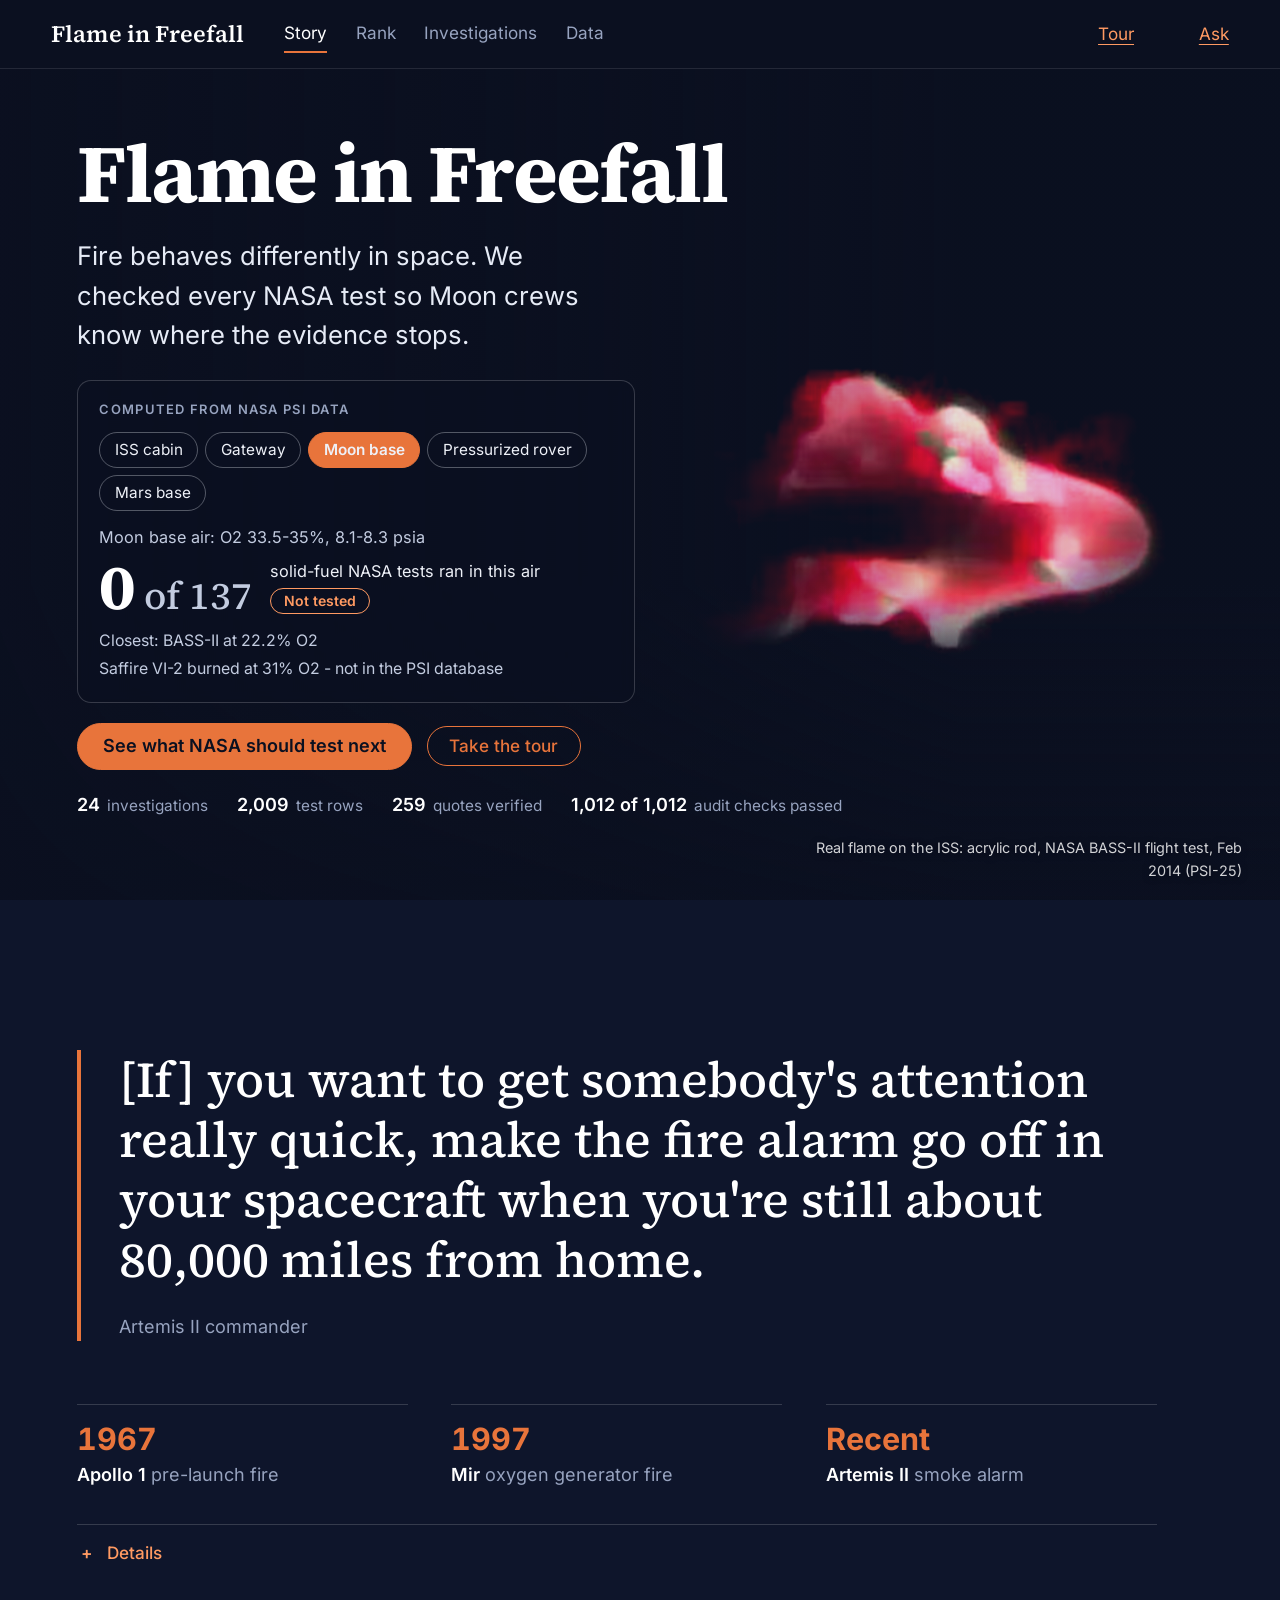
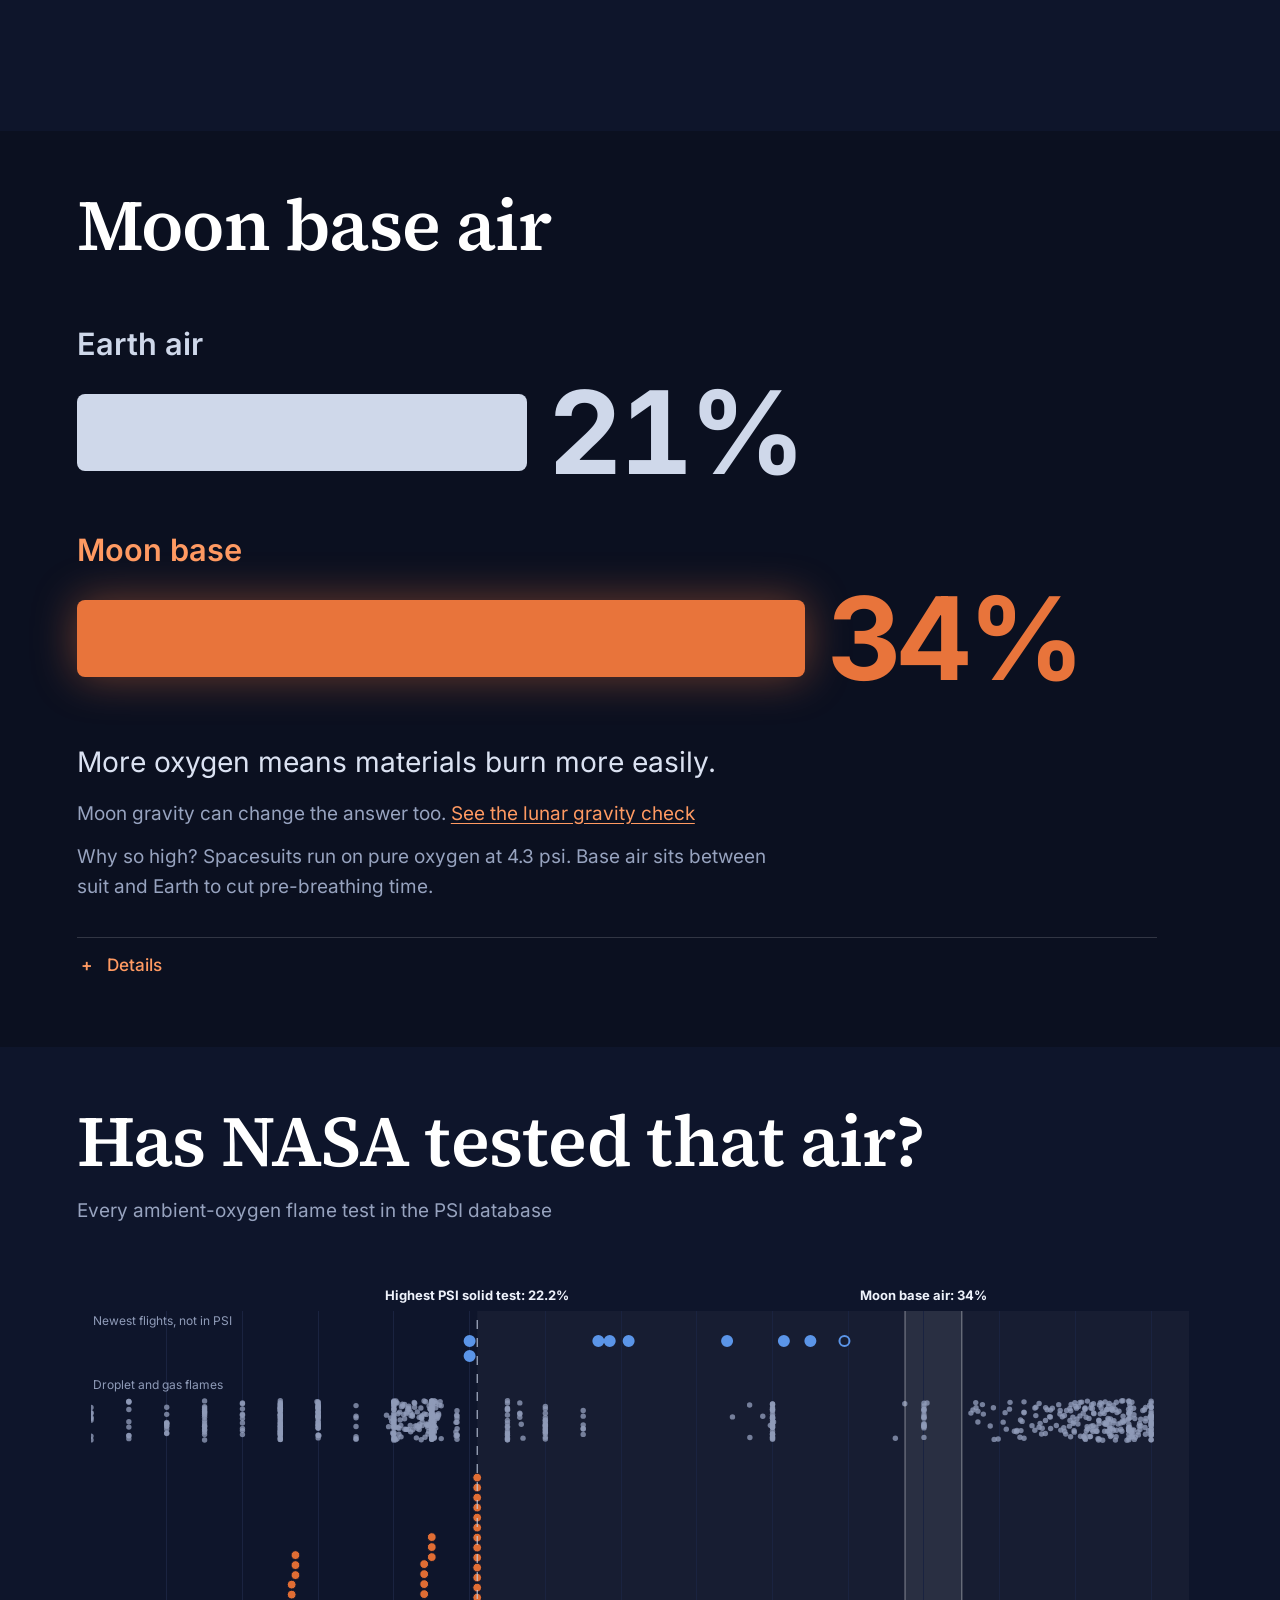
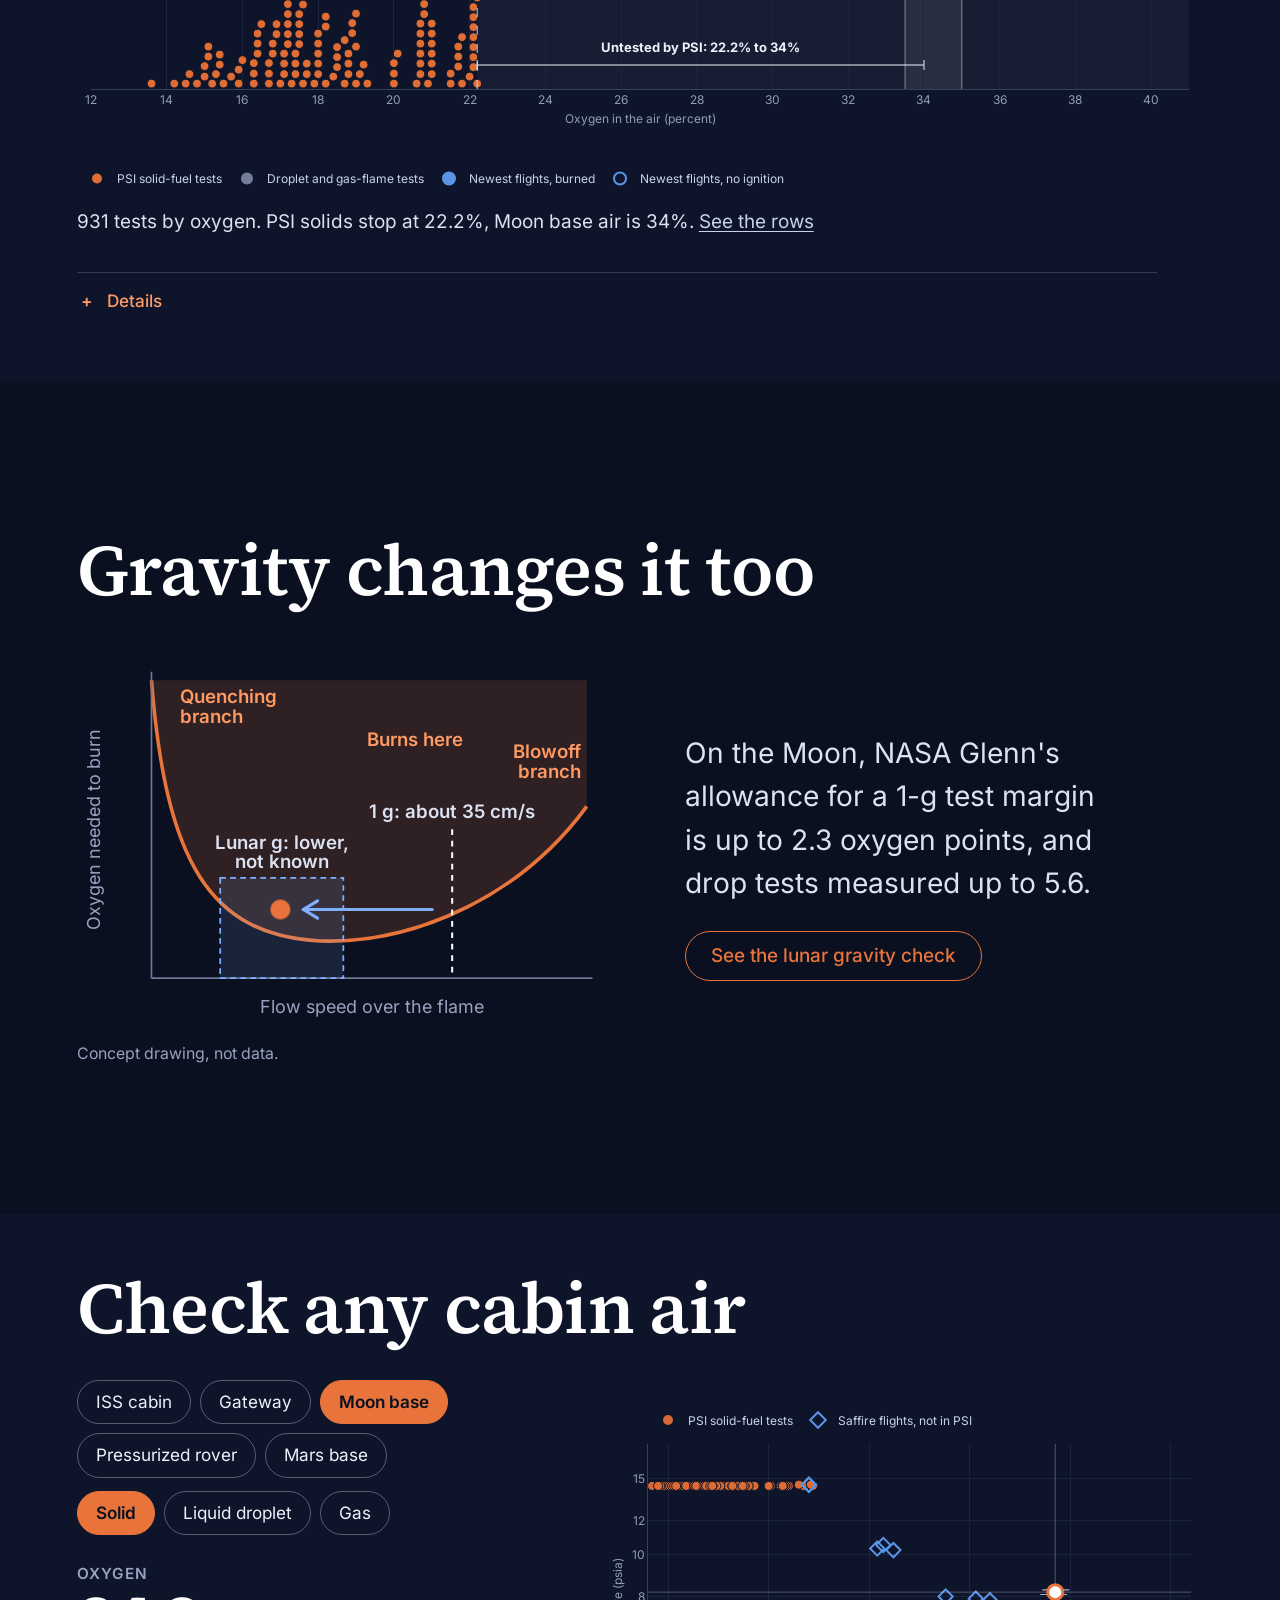
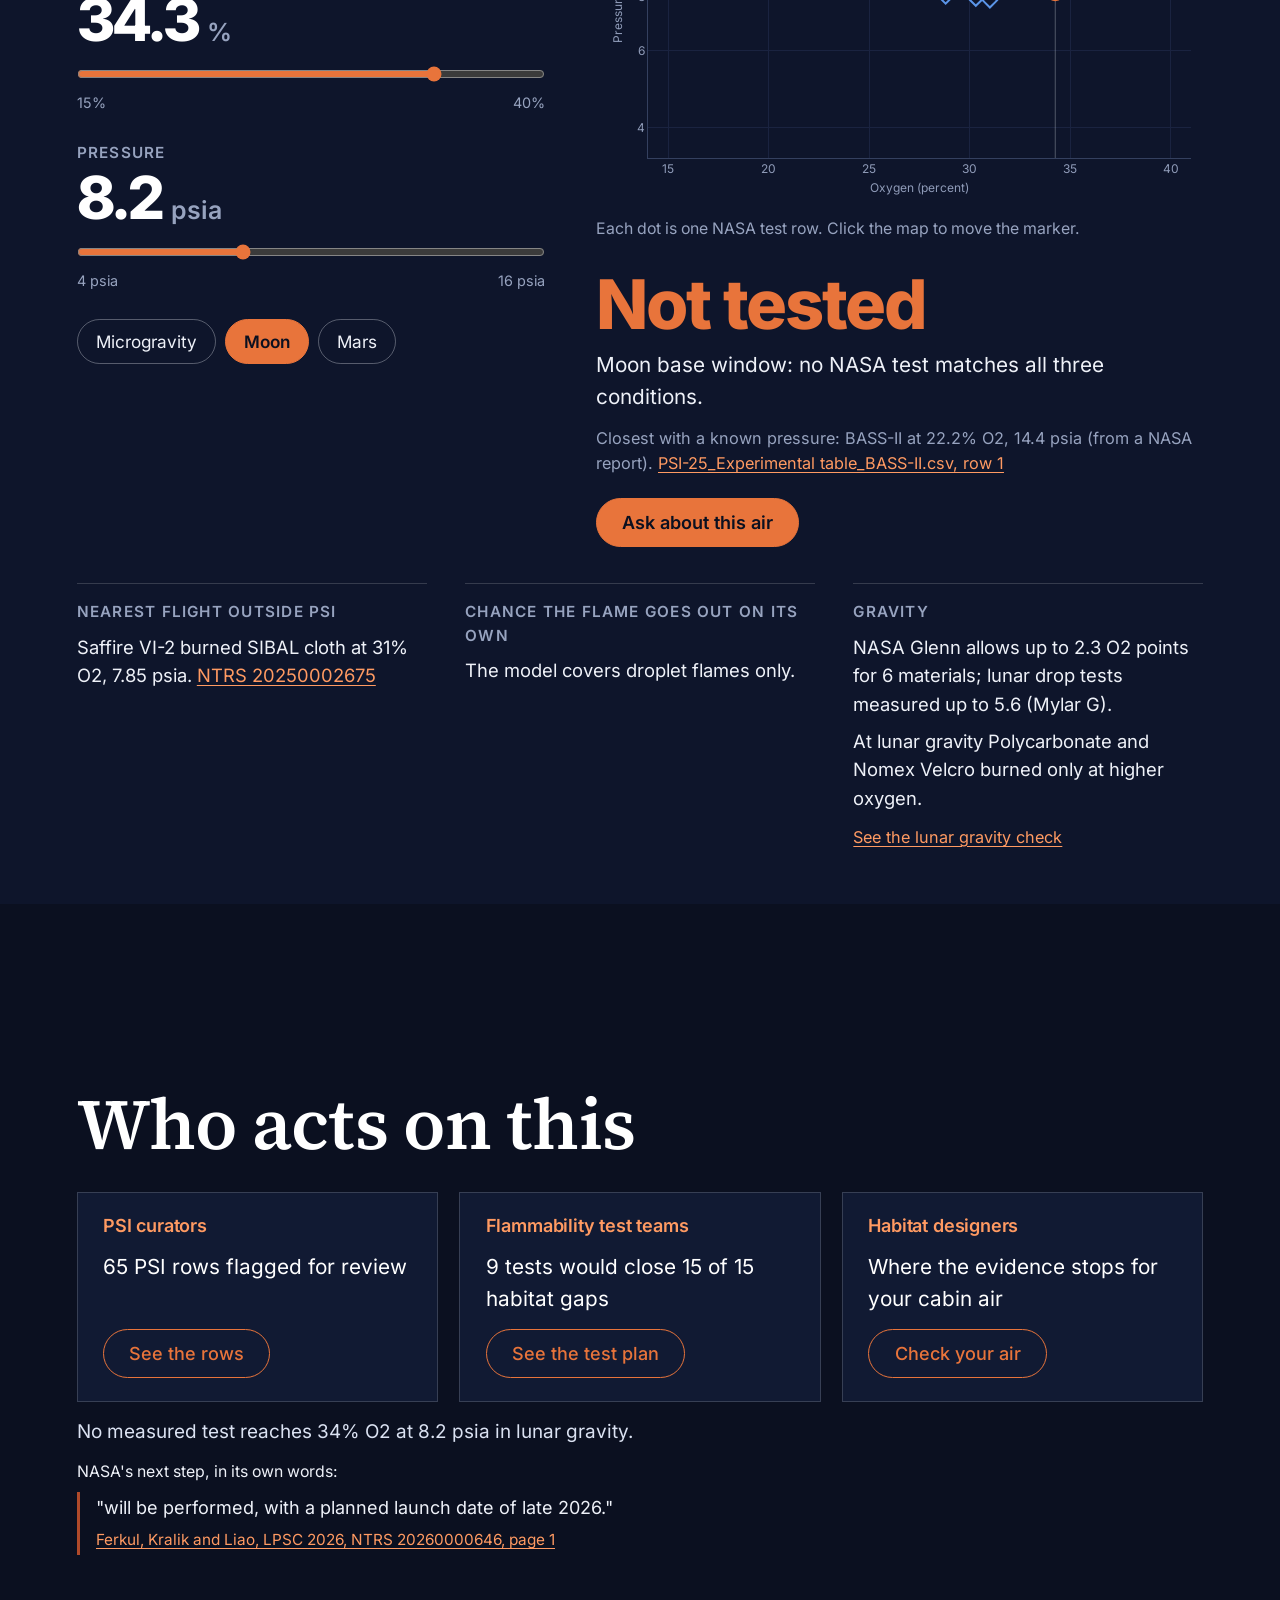
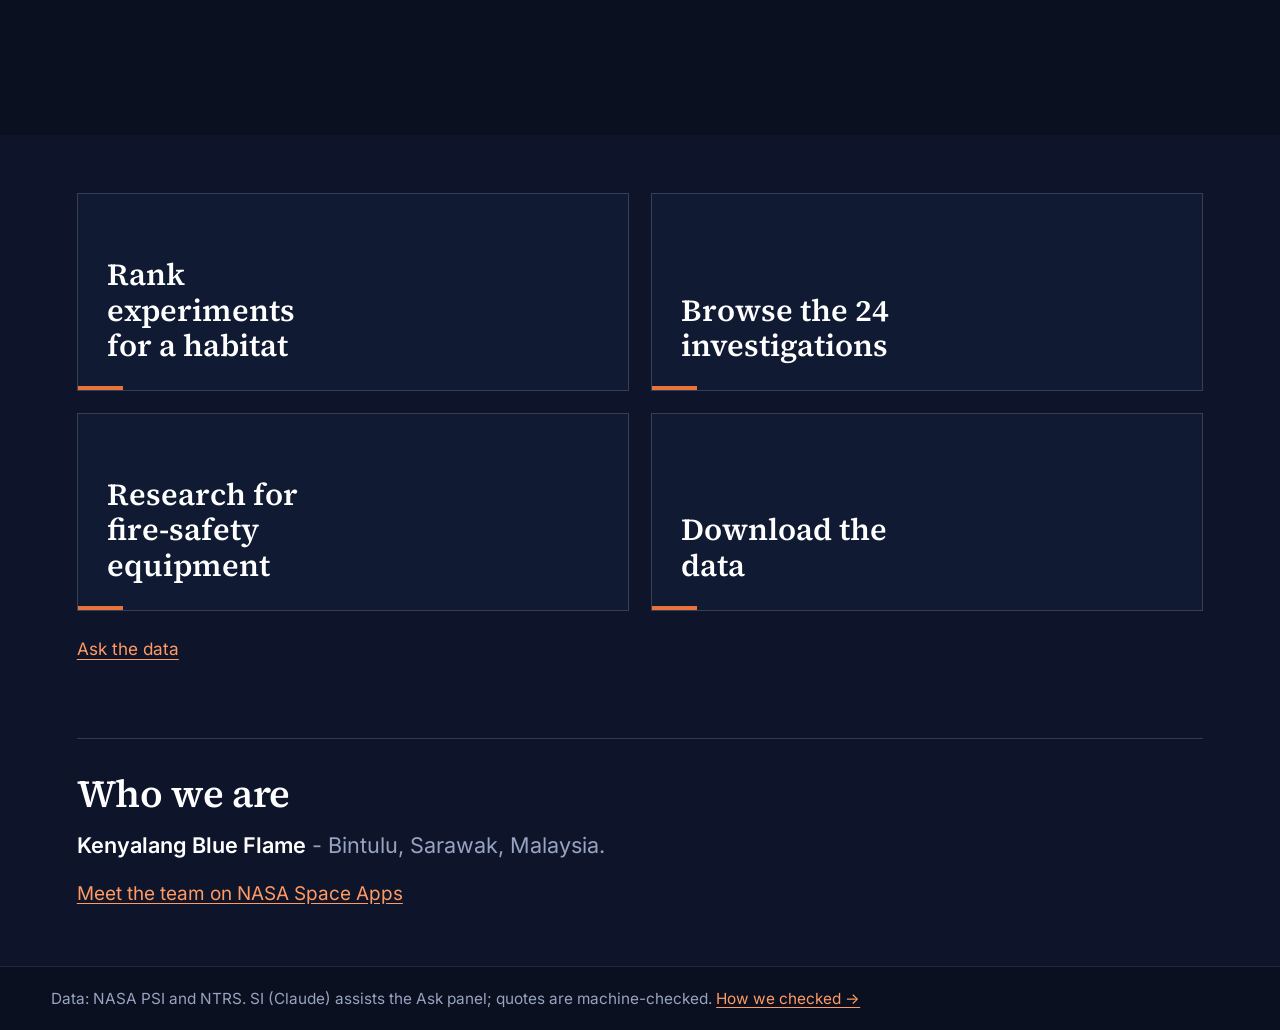
==== commit 17138a9b: "Accessibility pass: rank contrast and heading order, chart text alternatives, skip link, accent focu" ====
--- a/public/index.html
+++ b/public/index.html
@@ -13,6 +13,7 @@
 <link rel="stylesheet" href="style.css">
 </head>
 <body>
+<a class="skip-link" href="#view" id="skip-link">Skip to content</a>
 <div id="page">
 <header class="top">
   <div class="top-inner">
--- a/public/style.css
+++ b/public/style.css
@@ -82,7 +82,9 @@
 
 button:disabled { opacity: 0.5; cursor: default; }
 
-:focus-visible { outline: 3px solid var(--fire-soft); outline-offset: 2px; }
+:focus-visible { outline: 3px solid var(--accent); outline-offset: 2px; }
+.skip-link { position: absolute; left: 0.5rem; top: -4rem; z-index: 1000; padding: 0.6rem 1rem; background: #fff; color: var(--navy); font-weight: 600; border-radius: 6px; text-decoration: none; }
+.skip-link:focus { top: 0.5rem; outline: 3px solid var(--fire); }
 
 .top {
   background: var(--navy);
@@ -505,89 +507,87 @@
 
 .cta { margin-top: 1.8rem; }
 
-.scenario { margin-top: clamp(1.2rem, 3.5vh, 2.2rem); max-width: 60rem; }
-
-.sc-seg { gap: 0.5rem; }
-
-.sc-seg + .sc-seg { margin-top: 0.7rem; }
+.scenario { margin-top: clamp(1.2rem, 3.5vh, 2.2rem); max-width: none; }
+
+.air-main { display: grid; grid-template-columns: minmax(0, 26rem) minmax(0, 1fr); grid-template-rows: auto 1fr; grid-template-areas: "left right" "left out"; gap: 1.6rem clamp(1.6rem, 4vw, 3.2rem); align-items: start; }
+
+.air-left { min-width: 0; grid-area: left; }
+
+.air-right { min-width: 0; grid-area: right; }
+
+.air-out { min-width: 0; grid-area: out; }
+
+.air-seg { gap: 0.5rem; }
+
+.air-seg + .air-seg { margin-top: 0.7rem; }
 
 .scenario .pill { padding: 0.45rem 1rem; font-size: 0.95rem; }
 
-.sc-result { margin-top: clamp(1.6rem, 4vh, 2.6rem); min-height: 35.5rem; }
-
-.sc-for { font-size: 1rem; letter-spacing: 0.04em; text-transform: uppercase; color: var(--muted); }
-
-.sc-verdict { margin-top: 0.5rem; }
-
-.sc-word { font-family: var(--sans); font-weight: 800; font-size: clamp(2.8rem, 8vw, 5.2rem); line-height: 1; letter-spacing: -0.03em; color: var(--fire); }
-
-.sc-sub { margin-top: 0.6rem; font-size: clamp(1.1rem, 2vw, 1.4rem); color: var(--fg); }
-
-.sc-rows { list-style: none; margin: 1.6rem 0 0; padding: 0; max-width: 46rem; }
-
-.sc-row { display: flex; gap: 0.9rem; align-items: flex-start; padding: 0.85rem 0; border-top: 1px solid var(--line); }
-
-.sc-row:last-child { border-bottom: 1px solid var(--line); }
-
-.sc-mark { flex: 0 0 auto; width: 1.9rem; height: 1.9rem; border-radius: 50%; display: inline-flex; align-items: center; justify-content: center; margin-top: 0.1rem; }
-
-.sc-mark.ok { background: rgba(80, 200, 120, 0.18); color: #6fdc96; }
-
-.sc-mark.no { background: rgba(232, 116, 59, 0.2); color: #ff8a50; }
-
-.sc-mark.na { background: rgba(160, 170, 190, 0.16); color: var(--muted); }
-
-.sc-glyph { width: 0.95rem; height: 0.95rem; fill: none; stroke: currentColor; stroke-width: 1.9; stroke-linecap: round; stroke-linejoin: round; }
-
-.sc-row-body { min-width: 0; flex: 1 1 auto; }
-
-.sc-row-line { margin: 0; max-width: none; font-size: clamp(1rem, 1.6vw, 1.15rem); overflow-wrap: anywhere; }
-
-.sc-cond { margin-right: 0.5rem; }
-
-.sc-sr { position: absolute; width: 1px; height: 1px; overflow: hidden; clip: rect(0 0 0 0); white-space: nowrap; }
-
-.sc-src { margin: 0.25rem 0 0; color: var(--muted); font-size: 0.85rem; max-width: none; }
-
-.sc-outside { margin-top: 1rem; font-size: 0.9rem; color: var(--muted); max-width: 46rem; overflow-wrap: anywhere; }
-
-.sc-result .sc-for, .sc-result .sc-verdict, .sc-result .sc-row, .sc-result .sc-outside { opacity: 0; }
-
-.story.in .sc-result .sc-for, .story.in .sc-result .sc-verdict { animation: sc-slide 0.55s ease both; }
-
-.story.in .sc-result .sc-row { animation: sc-slide 0.45s ease both; }
-
-.story.in .sc-result .sc-row:nth-child(1) { animation-delay: 0.45s; }
-
-.story.in .sc-result .sc-row:nth-child(2) { animation-delay: 0.63s; }
-
-.story.in .sc-result .sc-row:nth-child(3) { animation-delay: 0.81s; }
-
-.story.in .sc-result .sc-outside { animation: sc-slide 0.45s ease 1s both; }
-
-.story.in .sc-result .sc-mark { animation: sc-pop 0.4s ease both; }
-
-.story.in .sc-result .sc-row:nth-child(1) .sc-mark { animation-delay: 0.55s; }
-
-.story.in .sc-result .sc-row:nth-child(2) .sc-mark { animation-delay: 0.73s; }
-
-.story.in .sc-result .sc-row:nth-child(3) .sc-mark { animation-delay: 0.91s; }
-
-.story.in .sc-result .sc-glyph path { stroke-dasharray: 14; animation: tick-draw 0.4s ease both; }
-
-.story.in .sc-result .sc-row:nth-child(1) .sc-glyph path { animation-delay: 0.7s; }
-
-.story.in .sc-result .sc-row:nth-child(2) .sc-glyph path { animation-delay: 0.88s; }
-
-.story.in .sc-result .sc-row:nth-child(3) .sc-glyph path { animation-delay: 1.06s; }
-
-@keyframes sc-slide { from { opacity: 0; transform: translateY(14px); } to { opacity: 1; transform: none; } }
-
-@keyframes sc-pop { from { transform: scale(0.4); } to { transform: scale(1); } }
-
-.sc-actions { margin-top: 1.6rem; display: flex; flex-wrap: wrap; align-items: center; gap: 0.7rem 1.5rem; max-width: none; }
-
-.sc-actions .btn { font-size: 1rem; }
+.air-field { margin-top: 1.5rem; }
+
+.air-label { margin: 0; font-size: 0.85rem; letter-spacing: 0.08em; text-transform: uppercase; color: var(--muted); font-weight: 600; }
+
+.air-value { margin: 0.1rem 0 0; font-size: clamp(2.4rem, 5vw, 3.3rem); font-weight: 800; line-height: 1.05; letter-spacing: -0.03em; color: #fff; font-variant-numeric: tabular-nums; }
+
+.air-value small { font-size: 0.42em; font-weight: 600; letter-spacing: 0; color: var(--muted); margin-left: 0.3em; }
+
+.air-range { display: block; width: 100%; height: 2rem; margin: 0.3rem 0 0; accent-color: var(--fire); touch-action: pan-y; cursor: pointer; }
+
+.air-ends { display: flex; justify-content: space-between; margin: 0; font-size: 0.8rem; color: var(--muted); }
+
+.scenario .air-seg:last-of-type { margin-top: 1.5rem; }
+
+.air-verdict-wrap { min-height: 11rem; }
+
+.air-word { margin: 0; font-weight: 800; font-size: clamp(2.4rem, 6vw, 3.8rem); line-height: 1; letter-spacing: -0.03em; color: var(--fire); }
+
+.air-word.ok { color: #6fdc96; }
+
+.air-word.part { color: #f0b428; }
+
+.air-sub { margin: 0.6rem 0 0; font-size: 1.15rem; color: var(--fg); max-width: none; }
+
+.air-note { margin: 0.3rem 0 0; font-size: 0.95rem; color: var(--muted); max-width: none; }
+
+.air-near { margin: 0.7rem 0 0; font-size: 0.9rem; color: var(--muted); max-width: none; overflow-wrap: anywhere; }
+
+.air-actions { margin: 1.2rem 0 0; max-width: none; }
+
+.air-actions .btn { font-size: 1rem; }
+
+.air-map { width: 100%; height: 430px; }
+
+.air-hint { margin: 0.4rem 0 0; max-width: none; }
+
+.air-cards { display: grid; grid-template-columns: repeat(auto-fit, minmax(16rem, 1fr)); gap: 1.2rem clamp(1.2rem, 3vw, 2.4rem); margin-top: 2rem; }
+
+.air-card { border-top: 1px solid var(--line); padding-top: 0.9rem; min-width: 0; }
+
+.air-card-title { margin: 0; font-size: 0.85rem; letter-spacing: 0.08em; text-transform: uppercase; color: var(--muted); font-weight: 600; max-width: none; }
+
+.air-card-body { margin: 0.5rem 0 0; font-size: 1.02rem; max-width: none; overflow-wrap: anywhere; }
+
+.air-card-foot { margin: 0.7rem 0 0; font-size: 0.9rem; max-width: none; }
+
+.air-flex-list { margin-top: 0.5rem; }
+
+.air-flex { display: grid; grid-template-columns: auto 1fr; column-gap: 0.9rem; align-items: baseline; padding: 0.45rem 0; border-bottom: 1px solid var(--line); }
+
+.air-flex:last-child { border-bottom: 0; }
+
+.air-flex-name { margin: 0; grid-column: 1 / -1; font-weight: 600; max-width: none; }
+
+.air-flex-num { margin: 0; font-size: 2.2rem; font-weight: 800; line-height: 1.1; letter-spacing: -0.02em; color: #fff; font-variant-numeric: tabular-nums; }
+
+.air-flex-text { margin: 0; font-size: 0.95rem; color: var(--muted); max-width: none; }
+
+.air-flex.out .air-flex-text { grid-column: 1 / -1; color: var(--fire-soft); }
+
+@media (max-width: 899px) {
+  .air-main { grid-template-columns: minmax(0, 1fr); grid-template-rows: none; grid-template-areas: "left" "out" "right"; }
+  .air-verdict-wrap { min-height: 0; }
+  .air-map { height: 340px; }
+}
 
 .tour {
   position: fixed;
@@ -682,11 +682,11 @@
 
 .rank-num { font-family: var(--serif); font-weight: 600; font-size: 3.2rem; line-height: 1; color: var(--fire-deep); text-align: center; }
 
-.rank-main h3 { font-size: 1.5rem; }
-
-.rank-main h3 a { color: var(--ink); text-decoration: none; }
-
-.rank-main h3 a:hover { color: var(--fire-deep); text-decoration: underline; }
+.rank-main h2 { font-size: 1.5rem; }
+
+.rank-main h2 a { color: var(--ink); text-decoration: none; }
+
+.rank-main h2 a:hover { color: var(--fire-deep); text-decoration: underline; }
 
 .rank-why { margin-top: 0.3rem; color: var(--muted); font-size: 0.98rem; }
 
@@ -752,7 +752,7 @@
 
 .inv-body { padding: 1rem 1.2rem 1.3rem; display: flex; flex-direction: column; gap: 0.5rem; flex: 1; align-items: flex-start; }
 
-.inv-body h3 { font-size: 1.45rem; }
+.inv-body h2 { font-size: 1.45rem; }
 
 .inv-line { color: var(--muted); font-size: 0.95rem; flex: 1; }
 
@@ -1072,7 +1072,7 @@
   .rank-card { grid-template-columns: 2.6rem 1fr; padding: 1rem; }
   .rank-num { font-size: 2.2rem; }
   .rank-score { grid-column: 1 / -1; }
-  .rank-main h3 { font-size: 1.25rem; }
+  .rank-main h2 { font-size: 1.25rem; }
   .slider-row { grid-template-columns: 9rem 1fr 2.6rem; }
   .facts { grid-template-columns: 1fr; }
   .pill { padding: 0.55rem 1.05rem; font-size: 0.95rem; }
@@ -1091,8 +1091,6 @@
 @media (prefers-reduced-motion: reduce) {
   html { scroll-behavior: auto; }
   .hero-img, .scroll-cue i { animation: none; }
-  .sc-result .sc-for, .sc-result .sc-verdict, .sc-result .sc-row, .sc-result .sc-outside { opacity: 1 !important; animation: none !important; }
-  .sc-result .sc-mark, .sc-result .sc-glyph path { animation: none !important; }
   .ask-steps-list li.step-in, .ask-steps-list li.step-in .tick path { animation: none; }
   .rv { opacity: 1 !important; transform: none !important; transition: none !important; }
   .story.in .gm-flame.glide, .gm-flame.glide { animation: none; transform: translateX(-120px); }
@@ -1314,3 +1312,111 @@
 @media (prefers-reduced-motion: reduce) {
   .gm-flame { animation: none; transform: translateX(-120px); }
 }
+
+.plan { margin-top: clamp(2.2rem, 5vh, 3.4rem); padding-top: clamp(1.4rem, 3vh, 2rem); border-top: 1px solid var(--line); }
+.plan h3 { font-family: var(--sans); font-size: clamp(1.5rem, 3vw, 2rem); font-weight: 700; letter-spacing: -0.01em; color: #fff; }
+.plan-head { margin-top: 0.4rem; font-size: clamp(1.1rem, 2vw, 1.4rem); color: var(--fire-soft); font-weight: 600; }
+.plan-grid { margin-top: 1.4rem; display: grid; grid-template-columns: minmax(0, 1fr) minmax(0, 1.2fr); gap: clamp(1.2rem, 3vw, 2.4rem); align-items: start; }
+.plan-viz { position: sticky; top: calc(var(--hdr) + 1rem); min-width: 0; }
+.plan-list { list-style: none; margin: 0; padding: 0; display: grid; gap: 0.6rem; }
+.plan-item { border: 1px solid var(--line); border-radius: 12px; background: var(--card); opacity: 0.8; transition: opacity 0.2s ease, border-color 0.2s ease; }
+.plan-item.on { opacity: 1; border-color: var(--fire); }
+.plan-pick { display: flex; gap: 0.9rem; width: 100%; padding: 0.8rem 1rem; border: 0; background: transparent; color: var(--fg); text-align: left; font: inherit; cursor: pointer; }
+.plan-rank { flex: none; width: 2rem; height: 2rem; border-radius: 50%; background: #fff; color: var(--navy); font-weight: 700; display: grid; place-items: center; }
+.plan-body { display: flex; flex-direction: column; gap: 0.25rem; min-width: 0; }
+.plan-what { font-size: 1rem; color: var(--fg); }
+.plan-where { font-size: 0.92rem; color: var(--fire-soft); font-variant-numeric: tabular-nums; }
+.plan-near { font-size: 0.82rem; color: var(--muted); }
+.plan-pills { margin-top: 0; }
+.plan-pills .pill { padding: 0.45rem 1rem; font-size: 0.95rem; }
+.plan-legend { display: flex; flex-wrap: wrap; gap: 0.3rem 1rem; margin-top: 0.9rem; font-size: 0.82rem; color: var(--muted); }
+.plan-key { display: inline-flex; align-items: center; gap: 0.4rem; }
+.plan-sw { display: inline-block; flex: none; }
+.plan-sw.dot { width: 0.6rem; height: 0.6rem; border-radius: 50%; }
+.plan-sw.dot.faint { opacity: 0.5; }
+.plan-sw.box { width: 1rem; height: 0.65rem; border: 2px solid; border-radius: 2px; }
+.plan-sw.ring { width: 0.8rem; height: 0.8rem; border-radius: 50%; border: 3px solid; }
+.plan-plot { width: 100%; margin-top: 0.4rem; min-height: 400px; }
+.plan-note { margin-top: 0.4rem; }
+.pg { margin-top: 1.8rem; padding: clamp(0.9rem, 2.4vw, 1.4rem); border: 1px solid var(--line); border-radius: 14px; background: var(--card); }
+.pg-title { margin: 0; font-size: 1.15rem; }
+.pg-controls { display: flex; flex-wrap: wrap; align-items: center; gap: 0.7rem 1rem; margin-top: 0.8rem; }
+.pg-label { font-size: 0.92rem; color: var(--muted); }
+.pg-controls input[type="range"] { flex: 1 1 8rem; max-width: 16rem; accent-color: var(--fire); min-height: 2.2rem; }
+.pg-btn { padding: 0.5rem 1rem; font-size: 0.95rem; }
+.pg-clear { border: 0; background: transparent; color: var(--link); font: inherit; font-size: 0.92rem; cursor: pointer; text-decoration: underline; padding: 0.5rem; }
+.pg-cards { display: grid; grid-template-columns: repeat(auto-fill, minmax(11.5rem, 1fr)); gap: 0.5rem; margin-top: 0.9rem; }
+.pg-card { display: flex; align-items: center; gap: 0.7rem; padding: 0.55rem 0.7rem; border: 1px solid var(--line); border-radius: 10px; background: transparent; color: var(--fg); font: inherit; text-align: left; cursor: pointer; min-height: 2.75rem; transition: border-color 0.15s ease, background-color 0.15s ease, transform 0.15s ease; }
+.pg-card:hover { border-color: var(--fire); }
+.pg-card.on { border-color: var(--fire); background: rgba(232, 116, 59, 0.16); }
+.pg-card.full { opacity: 0.75; border-style: dashed; cursor: not-allowed; }
+.pg-card-text { display: flex; flex-direction: column; font-size: 0.88rem; min-width: 0; }
+.pg-card-text span { color: var(--muted); font-size: 0.82rem; }
+.pg-picks { display: block; margin-top: 0.5rem; }
+.pg-meter-wrap { margin-top: 0.9rem; }
+.pg-meter { margin: 0 0 0.4rem; font-size: 1.05rem; font-weight: 600; color: var(--fire-soft); font-variant-numeric: tabular-nums; }
+.pg-track { height: 0.7rem; border-radius: 999px; background: var(--line); overflow: hidden; }
+.pg-fill { display: block; height: 100%; width: 0; border-radius: 999px; background: var(--fire); transition: width 0.35s cubic-bezier(0.2, 0.8, 0.2, 1); }
+.pg-chiprows { display: grid; gap: 0.5rem; margin-top: 0.9rem; }
+.pg-row { display: grid; grid-template-columns: 6.6rem minmax(0, 1fr); align-items: baseline; gap: 0.3rem 0.8rem; }
+.pg-sr { position: absolute; width: 1px; height: 1px; margin: -1px; padding: 0; overflow: hidden; clip: rect(0, 0, 0, 0); white-space: nowrap; border: 0; }
+.pg-fuel {  font-size: 0.85rem; color: var(--muted); }
+.pg-chips { display: flex; flex-wrap: wrap; gap: 0.35rem; }
+.pg-chip { padding: 0.15rem 0.6rem; border: 1px dashed var(--line); border-radius: 999px; font-size: 0.82rem; color: var(--muted); transition: background-color 0.25s ease, color 0.25s ease, border-color 0.25s ease; }
+.pg-chip.done { border-style: solid; border-color: var(--fire-deep); background: var(--fire-deep); color: #fff; }
+.pg-compare { margin: 0.9rem 0 0; font-size: 0.98rem; font-variant-numeric: tabular-nums; }
+.pg-gravity { margin: 0.5rem 0 0; }
+@media (prefers-reduced-motion: reduce) {
+  .pg-fill, .pg-chip, .pg-card, .plan-item { transition: none; }
+}
+.plan .cta { margin-top: 1.2rem; }
+.health-pills { margin: 0.8rem 0; }
+.health-pills .pill { padding: 0.4rem 0.9rem; font-size: 0.92rem; }
+#health-panel table td { font-size: 0.86rem; vertical-align: top; }
+#health-panel table td:nth-child(3) { font-variant-numeric: tabular-nums; white-space: nowrap; }
+@media (max-width: 640px) {
+  .plan-plot { min-height: 400px; }
+}
+@media (max-width: 900px) {
+  .plan-grid { grid-template-columns: 1fr; }
+  .plan-viz { position: static; order: -1; }
+}
+
+.gv-meas-head { margin: 0.6rem 0 0; font-size: 1.1rem; max-width: 40rem; }
+
+.gv-meas-chart { max-width: 52rem; }
+
+.gv-meas-block h3 { margin-top: 1.6rem; font-size: 1.1rem; }
+
+.gv-meas-list { max-width: 52rem; padding-left: 1.1rem; }
+
+.gv-meas-list li { margin: 0.35rem 0; }
+
+@media (min-width: 721px) and (max-aspect-ratio: 4/5) {
+  .story { min-height: 0; padding-top: clamp(4.5rem, 6vh, 6.5rem); padding-bottom: clamp(4.5rem, 6vh, 6.5rem); }
+  .hero { min-height: 0; padding: calc(min(92vw, 900px) * 0.5625 + 2.5rem) 0 0; }
+  .hero-video { top: 1.5rem; left: 50%; right: auto; width: min(92vw, 900px); transform: translateX(-50%); }
+  .hero::after { background: linear-gradient(0deg, rgba(11, 16, 32, 0.7) 0%, rgba(11, 16, 32, 0) 38%); }
+  .hero-copy { padding-bottom: 4.5rem; }
+  .credit { top: calc(min(92vw, 900px) * 0.5625 + 0.6rem); bottom: auto; }
+}
+@media (max-width: 520px) {
+  .pg-row { grid-template-columns: 1fr; }
+}
+
+.act-cards { display: grid; grid-template-columns: repeat(3, minmax(0, 1fr)); gap: 1.2rem; margin-top: clamp(1.2rem, 3vh, 2rem); }
+.act-card { display: flex; flex-direction: column; align-items: flex-start; gap: 0.8rem; padding: 1.3rem 1.4rem; border: 1px solid var(--line); background: var(--navy-2); }
+.act-card h3 { margin: 0; font-size: 1rem; color: var(--fire-soft); font-family: var(--sans); font-weight: 600; }
+.act-card p { margin: 0; flex: 1; font-size: 1.15rem; color: #fff; max-width: none; }
+.act-gap { max-width: 46rem; color: #dbe2f2; }
+.act-next { max-width: 46rem; margin-top: 0.8rem; }
+.act-next .quote { margin: 0.4rem 0 0; }
+.solid-card { margin-top: 1.6rem; padding: 1rem 1.2rem; border: 1px solid var(--line); max-width: 46rem; }
+.solid-card h3 { margin: 0 0 0.5rem; font-size: 1.1rem; }
+.solid-card p { margin: 0.4rem 0 0; }
+@media (max-width: 900px) {
+  .act-cards { grid-template-columns: 1fr; }
+}
+@media (min-width: 721px) and (max-aspect-ratio: 4/5) {
+  .act-cards { grid-template-columns: 1fr; }
+}
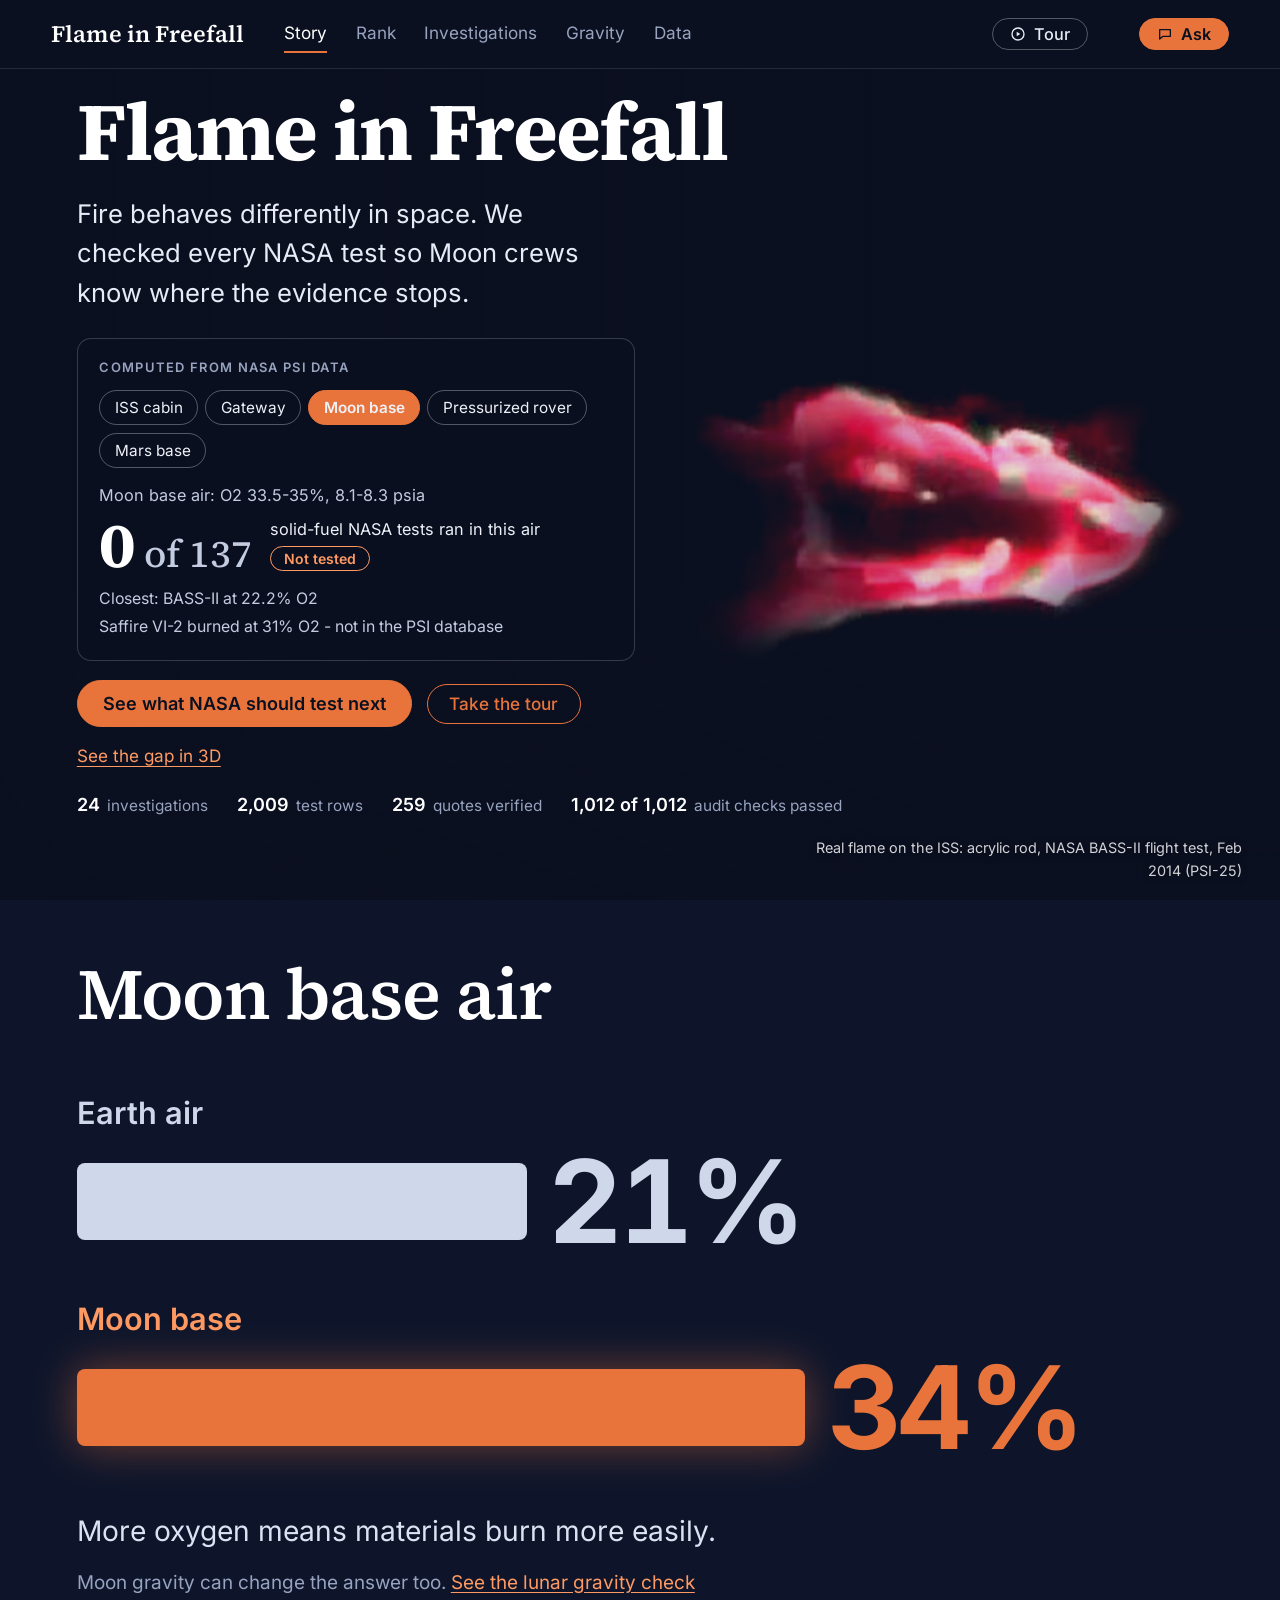
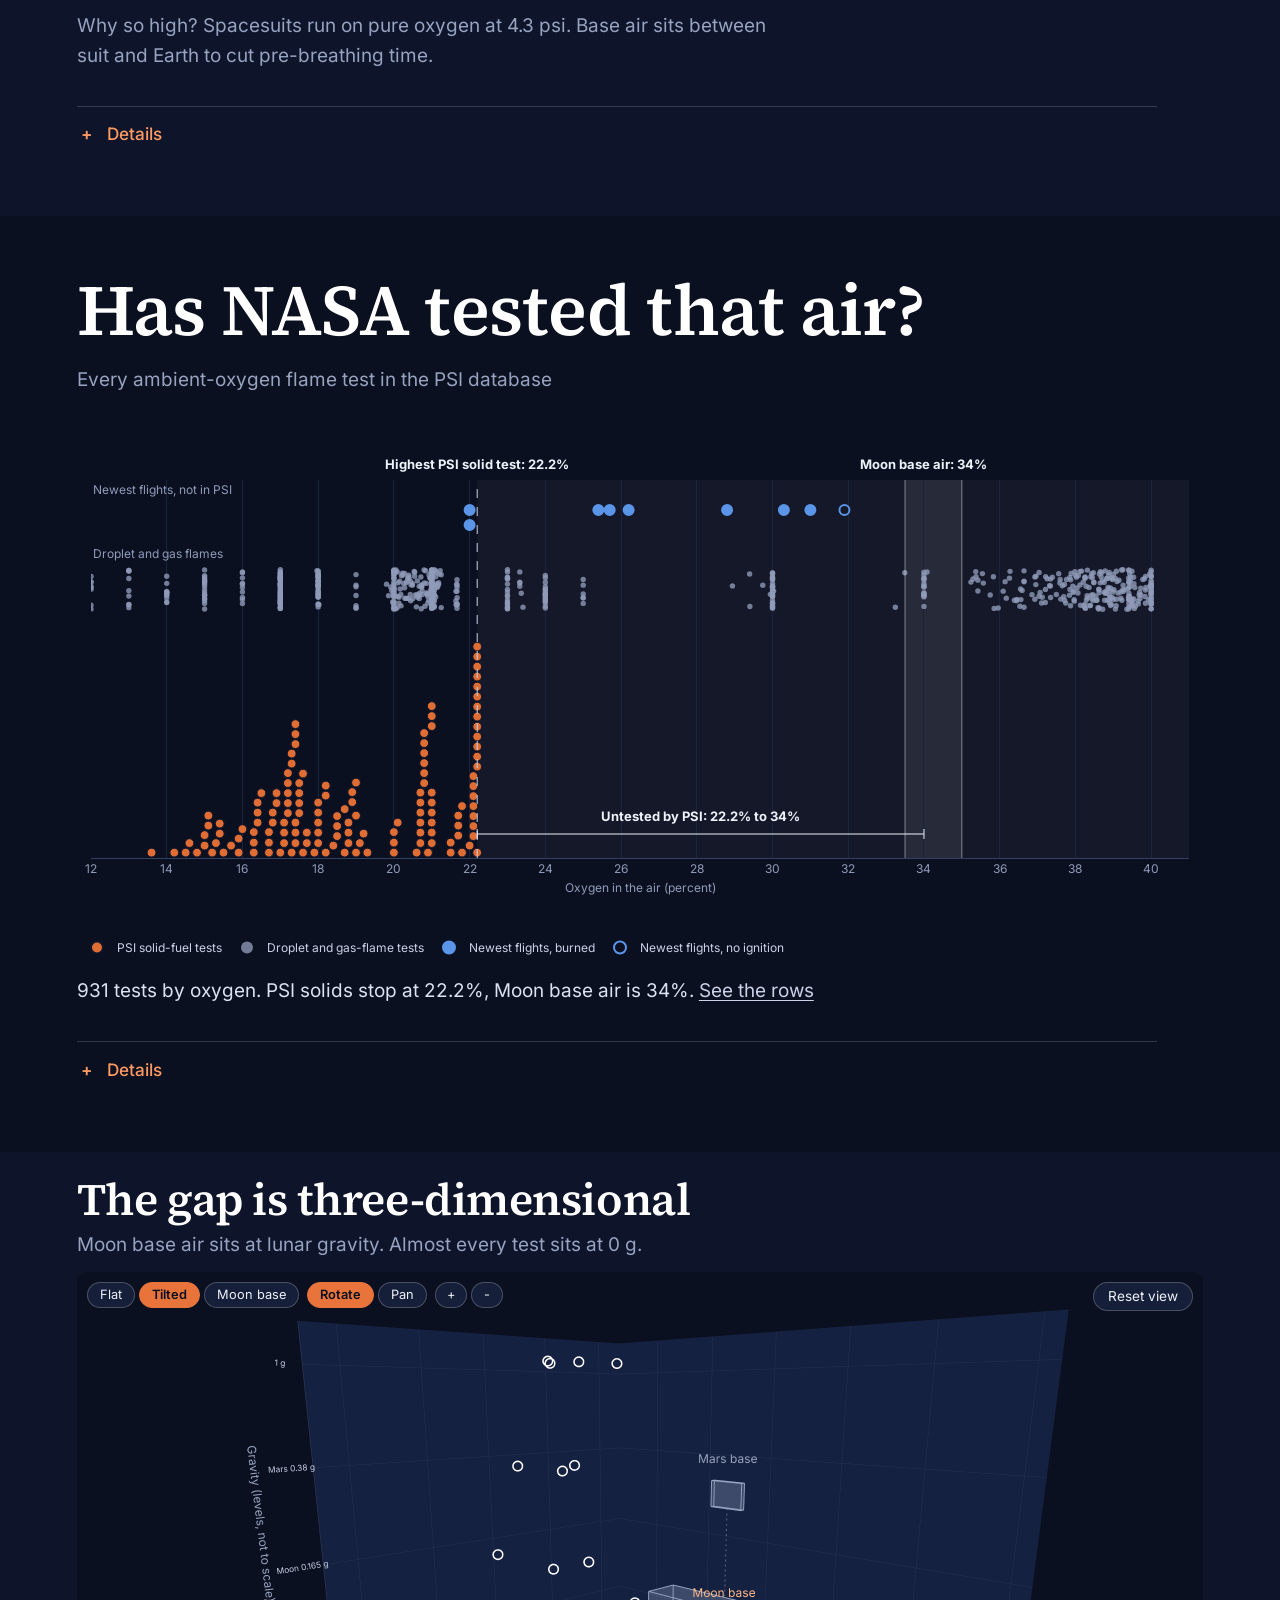
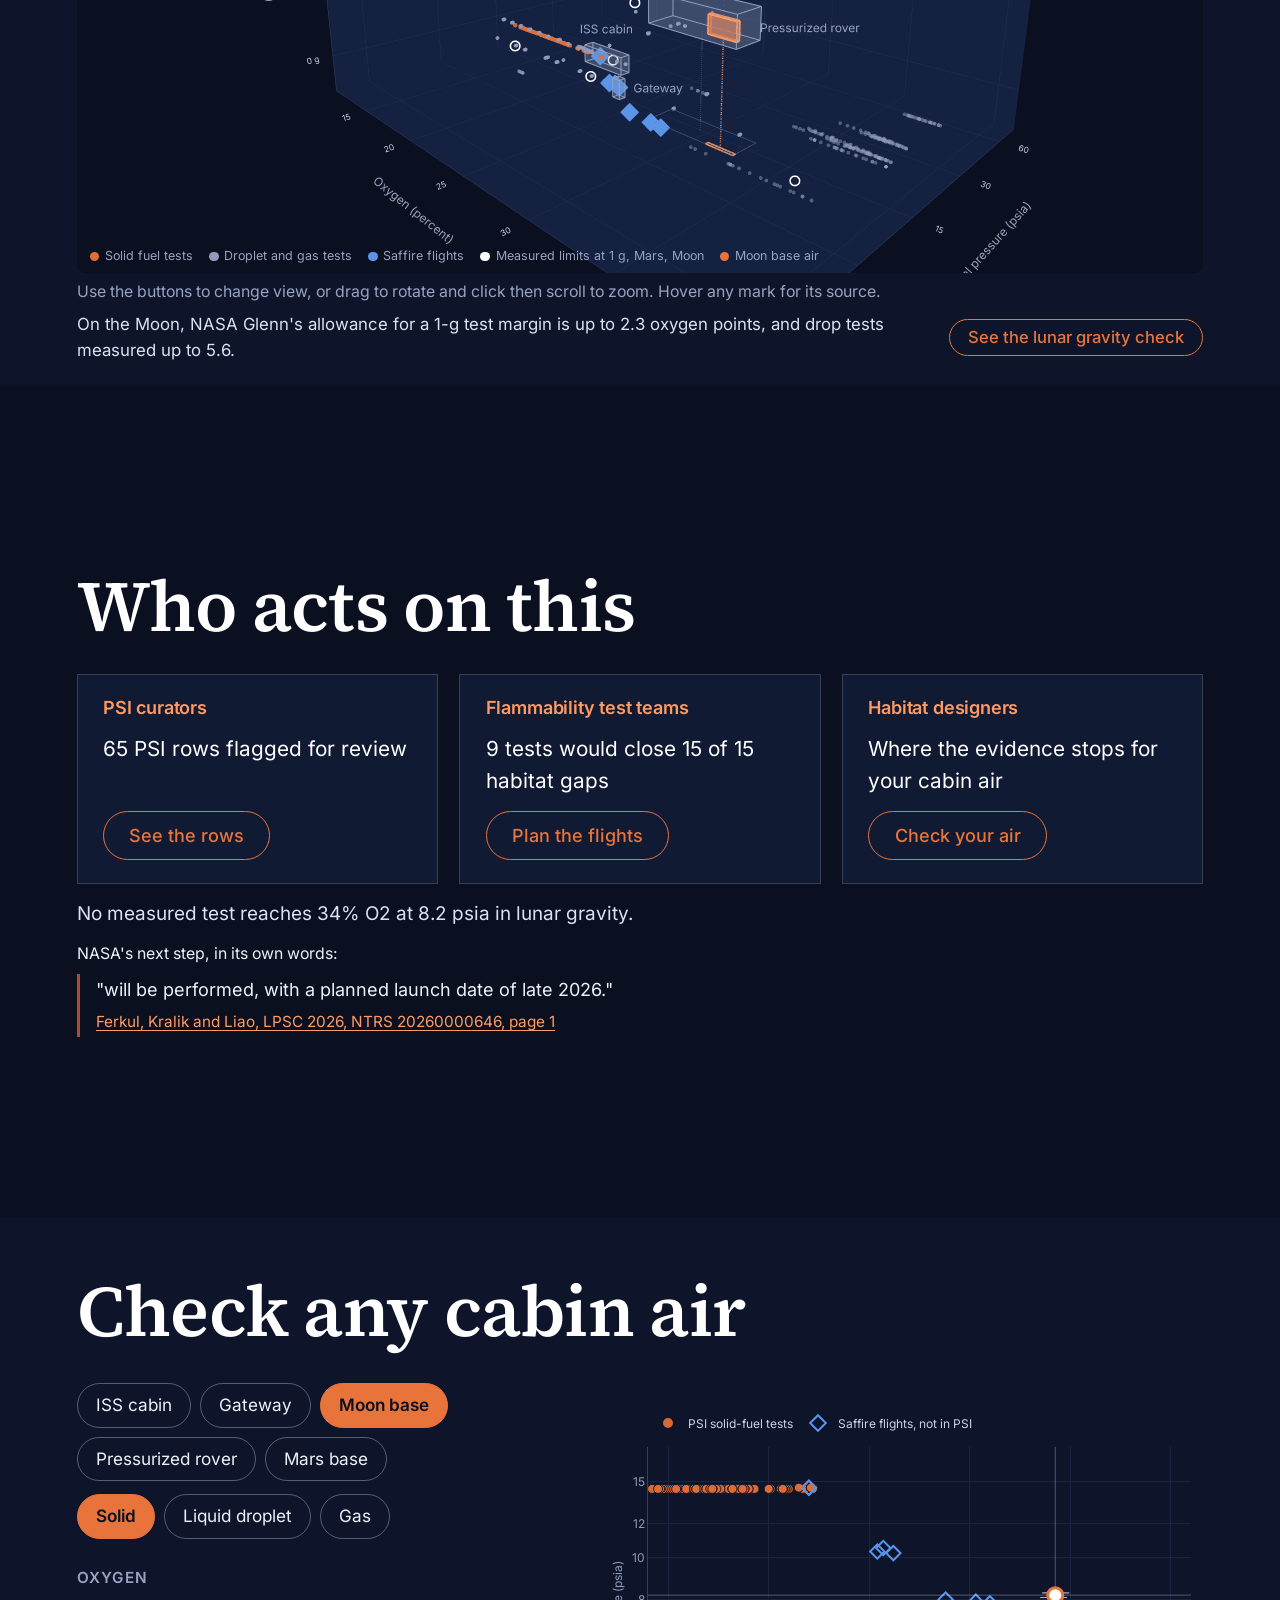
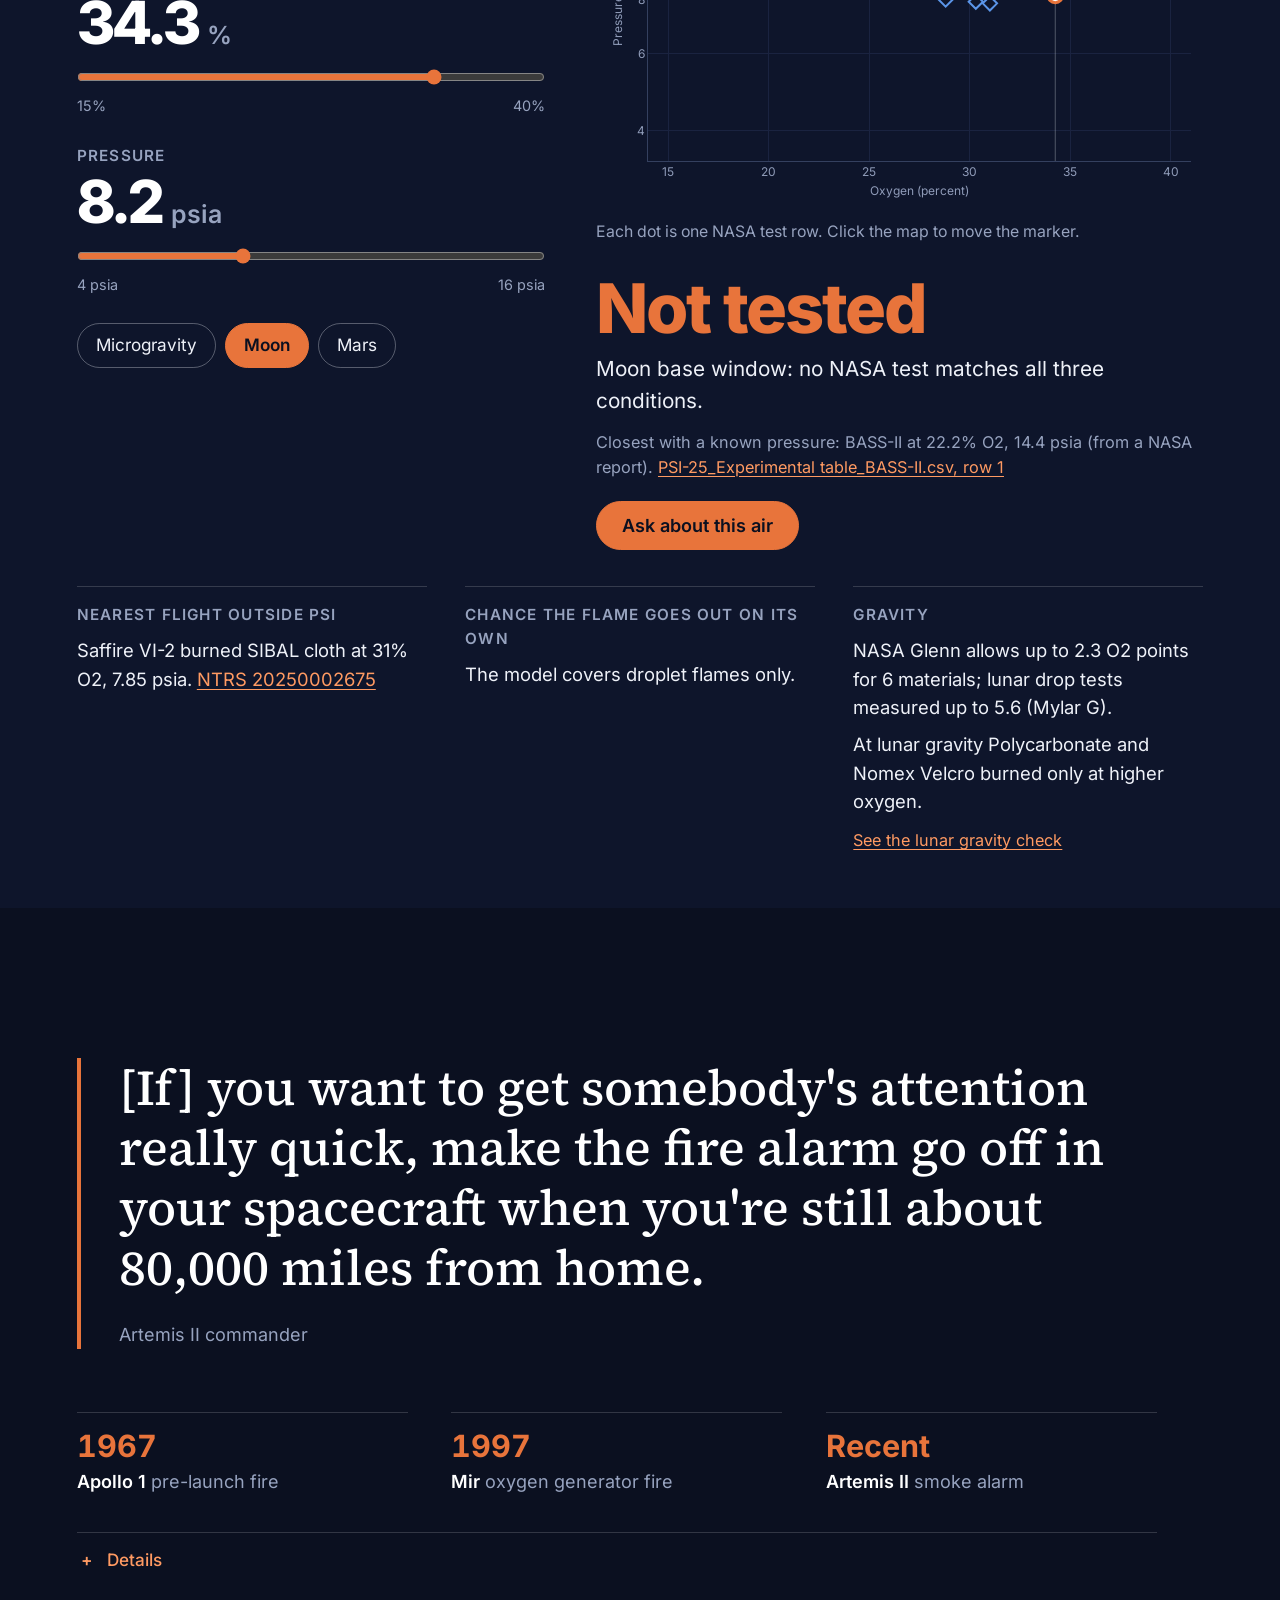
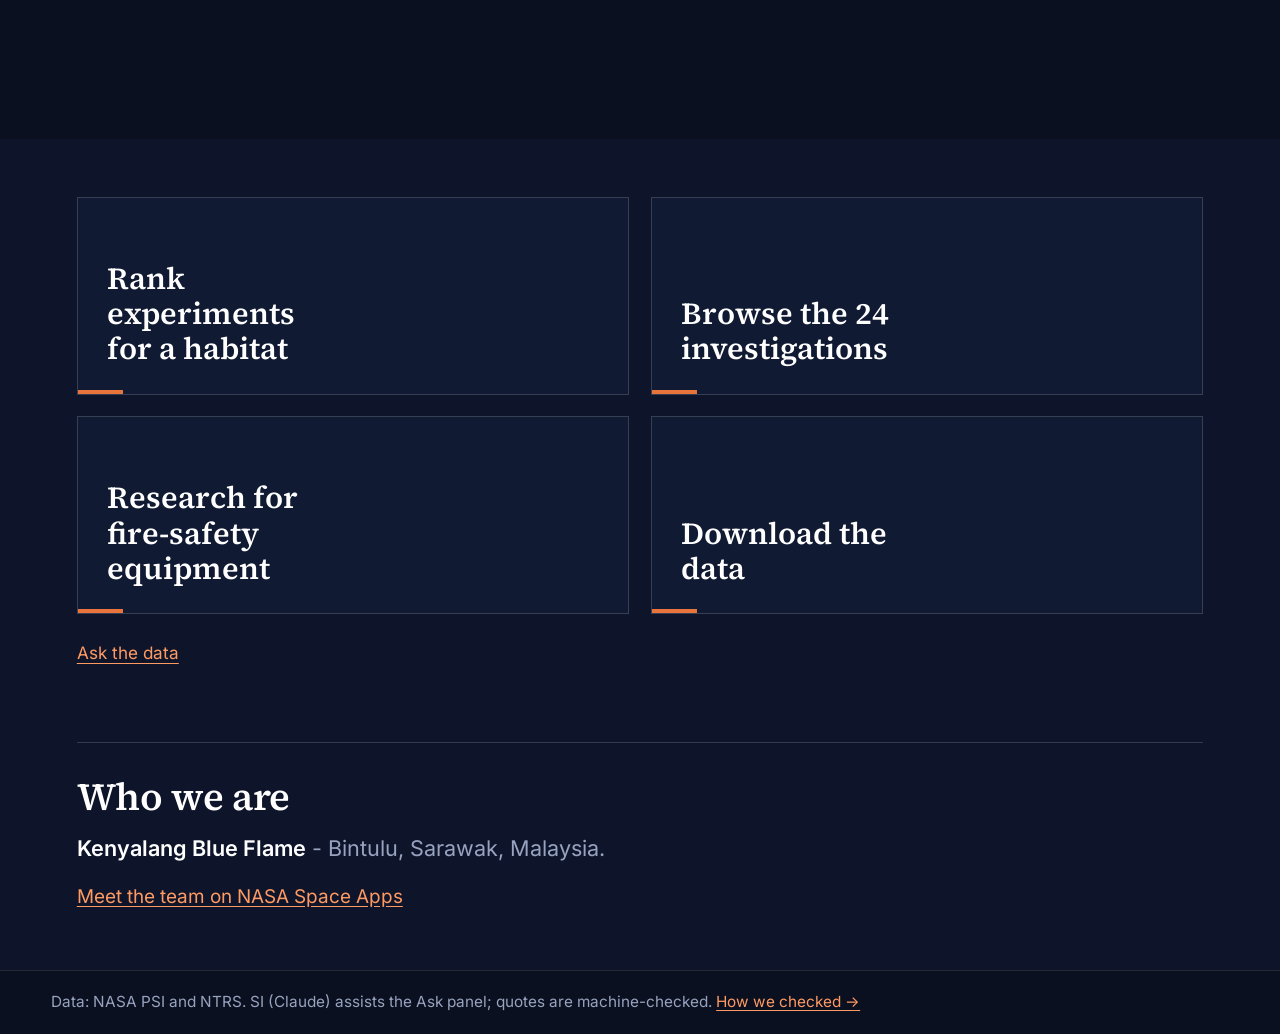
==== commit ecaa3994: "Header: Tour and Ask as icon pill buttons instead of underlined text links; icon-only Tour on phones" ====
--- a/public/index.html
+++ b/public/index.html
@@ -19,7 +19,7 @@
   <div class="top-inner">
     <a class="brand" href="#/home">Flame in Freefall</a>
     <nav id="nav" aria-label="Sections"></nav>
-    <button type="button" id="ask-open" class="ask-toggle" aria-expanded="false" aria-controls="ask-panel" aria-label="Ask the data" hidden>Ask</button>
+    <button type="button" id="ask-open" class="ask-toggle" aria-expanded="false" aria-controls="ask-panel" aria-label="Ask the data" hidden><svg class="hdr-ico" viewBox="0 0 24 24" width="16" height="16" aria-hidden="true" focusable="false"><path d="M4 5.5h16v10H9l-5 4v-14z" fill="none" stroke="currentColor" stroke-width="2" stroke-linejoin="round"/></svg><span>Ask</span></button>
   </div>
 </header>
 <main id="view" tabindex="-1">
--- a/public/style.css
+++ b/public/style.css
@@ -129,18 +129,37 @@
 
 .ask-toggle {
   margin-left: auto;
-  background: none;
-  border: 0;
-  padding: 0.25rem 0;
-  color: var(--fire-soft);
-  font-size: 0.95rem;
-  text-decoration: underline;
-  text-underline-offset: 0.25em;
-}
-
-.ask-toggle:hover, body.ask-open .ask-toggle { color: #fff; }
-
-.tour-toggle + .ask-toggle { margin-left: 1.4rem; }
+  display: inline-flex;
+  align-items: center;
+  gap: 0.45rem;
+  padding: 0.4rem 0.95rem;
+  border: 1.5px solid rgba(255, 255, 255, 0.3);
+  border-radius: 999px;
+  background: transparent;
+  color: #e8ecf5;
+  font-size: 0.9rem;
+  font-weight: 500;
+  line-height: 1;
+  text-decoration: none;
+  transition: border-color 0.2s ease, background 0.2s ease, color 0.2s ease;
+}
+
+.ask-toggle .hdr-ico { flex: none; }
+
+.ask-toggle:hover { border-color: var(--fire); color: #fff; }
+
+#ask-open { background: var(--fire); border-color: var(--fire); color: var(--navy); font-weight: 600; }
+
+#ask-open:hover, body.ask-open #ask-open { background: #fff; border-color: #fff; color: var(--navy); }
+
+.tour-toggle + .ask-toggle { margin-left: 0.6rem; }
+
+@media (max-width: 720px) {
+  .ask-toggle { padding: 0.35rem 0.75rem; font-size: 0.85rem; gap: 0.35rem; }
+  .tour-toggle { padding: 0.4rem; }
+  .tour-toggle span { position: absolute; width: 1px; height: 1px; overflow: hidden; clip: rect(0 0 0 0); white-space: nowrap; }
+  .tour-toggle + .ask-toggle { margin-left: 0.45rem; }
+}
 
 main { outline: none; display: block; min-height: 60vh; }
 
@@ -327,7 +346,7 @@
   background: linear-gradient(90deg, rgba(11, 16, 32, 0.9) 0%, rgba(11, 16, 32, 0.55) 40%, rgba(11, 16, 32, 0.1) 75%), linear-gradient(0deg, rgba(11, 16, 32, 0.7) 0%, rgba(11, 16, 32, 0) 38%);
 }
 
-.hero-copy { position: relative; z-index: 2; padding: 0 clamp(1.25rem, 6vw, 6rem) clamp(5rem, 16vh, 9rem); max-width: 60rem; }
+.hero-copy { position: relative; z-index: 2; padding: 0 clamp(1.25rem, 6vw, 6rem) clamp(4rem, 12vh, 7rem); max-width: 60rem; }
 
 .hero h1 { font-size: clamp(3.4rem, 9.5vw, 8rem); color: #fff; font-weight: 700; letter-spacing: -0.02em; }
 
@@ -430,46 +449,34 @@
 
 .gap-more { margin-top: 1.2rem; }
 
+.st-3d { padding-top: clamp(1rem, 2.5vh, 1.6rem); padding-bottom: clamp(1rem, 2.5vh, 1.6rem); }
+
+.st-3d h2 { font-size: clamp(1.8rem, 3.6vw, 2.5rem); }
+
+.st-3d .story-sub { margin-top: 0.3rem; }
+
+.e3d { width: 100%; margin-top: 0.7rem; }
+
+.e3d-frame { display: block; width: 100%; height: clamp(420px, calc(100vh - var(--hdr) - 230px), 760px); border: 0; border-radius: 10px; background: var(--navy); }
+
+.e3d-cap { margin-top: 0.4rem; max-width: none; color: var(--muted); }
+
+.e3d-grav { margin-top: 0.4rem; display: flex; flex-wrap: wrap; align-items: center; gap: 0.5rem 1.2rem; }
+
+.e3d-grav .story-line { margin: 0; max-width: none; font-size: 0.93rem; flex: 1 1 28rem; }
+
+.e3d-grav .btn { padding: 0.4rem 1rem; font-size: 0.92rem; }
+
+.hero-3d { margin-top: 0.8rem; }
+
 .mdl-plot, .gv-plot { width: 100%; }
 
-.st-grav .grav-wrap { margin-top: clamp(1.4rem, 4vh, 2.4rem); display: grid; grid-template-columns: minmax(0, 1.05fr) minmax(0, 1fr); gap: clamp(1.5rem, 5vw, 4rem); align-items: center; }
-
-.st-grav .gm-home { margin: 0; max-width: 40rem; }
-
-.st-grav .grav-copy .story-line { margin-top: 0; max-width: 24ch; }
-
-.st-grav .grav-copy .story-sub { margin-top: 1.4rem; }
-
-.st-grav .gm-t { fill: #dbe2f2; }
-
-.st-grav .gm-axl { fill: #97a3bf; }
-
-.st-grav .gm-zl, .st-grav .gm-br { fill: var(--fire-soft); }
-
-.st-grav .gm-curve { stroke: var(--fire); }
-
-.st-grav .gm-zone { fill: rgba(232, 116, 59, 0.16); }
-
-.st-grav .gm-axis { stroke: #6b7898; }
-
-.st-grav .gm-mark { stroke: #ffffff; }
-
-.st-grav .gm-unknown { fill: rgba(127, 176, 255, 0.12); stroke: #7fb0ff; }
-
-.st-grav .gm-arrow { stroke: #7fb0ff; }
-
-.st-grav figcaption { margin-top: 0.5rem; color: #97a3bf; }
-
 .gm-flame.glide { animation: none; transform: translateX(0); }
 
 .story.in .gm-flame.glide { animation: gm-glide 3s cubic-bezier(0.4, 0, 0.2, 1) 1s both; }
 
 @keyframes gm-glide { from { transform: translateX(0); } to { transform: translateX(-120px); } }
 
-@media (max-width: 800px) {
-  .st-grav .grav-wrap { grid-template-columns: 1fr; }
-}
-
 .hero.intro .hero-img { opacity: 0; }
 
 .hero.intro.in .hero-img { opacity: 1; transition: opacity 1.4s ease; }
@@ -482,30 +489,30 @@
 
 .test-next h2 { max-width: 18ch; }
 
-.tcards { margin-top: clamp(1.6rem, 4vh, 2.6rem); display: grid; grid-template-columns: repeat(3, 1fr); gap: 1.2rem; }
+.tcards { margin-top: clamp(1rem, 2.5vh, 1.6rem); display: grid; grid-template-columns: repeat(3, 1fr); gap: 0.9rem; }
 
 .tcard {
   border: 1px solid var(--line);
   border-top: 4px solid var(--line);
   background: rgba(255, 255, 255, 0.03);
-  padding: 1.4rem 1.5rem 1.6rem;
+  padding: 0.9rem 1.1rem 1rem;
 }
 
 .tcard.zero { border-top-color: var(--fire); }
 
-.tcard h3 { font-family: var(--sans); font-size: 1.15rem; font-weight: 600; letter-spacing: 0; color: var(--fg); }
-
-.tcard-num { font-family: var(--sans); font-weight: 800; font-size: clamp(4.6rem, 8vw, 7.4rem); line-height: 0.95; letter-spacing: -0.04em; color: var(--fg); margin-top: 0.6rem; }
+.tcard h3 { font-family: var(--sans); font-size: 1rem; font-weight: 600; letter-spacing: 0; color: var(--fg); }
+
+.tcard-num { font-family: var(--sans); font-weight: 800; font-size: clamp(2rem, 3.4vw, 2.8rem); line-height: 1; letter-spacing: -0.03em; color: var(--fg); margin-top: 0.3rem; }
 
 .tcard.zero .tcard-num { color: var(--fire); }
 
-.tcard-unit { font-size: 1.1rem; color: var(--muted); margin-top: 0.2rem; }
-
-.tcard-near { margin-top: 1.1rem; font-size: 1rem; color: var(--fg); }
-
-.tcard-out { margin-top: 0.5rem; font-size: 0.95rem; color: var(--fire-soft); }
-
-.cta { margin-top: 1.8rem; }
+.tcard-unit { font-size: 0.95rem; color: var(--muted); margin-top: 0.1rem; }
+
+.tcard-near { margin-top: 0.6rem; font-size: 0.88rem; color: var(--fg); }
+
+.tcard-out { margin-top: 0.3rem; font-size: 0.85rem; color: var(--fire-soft); }
+
+.cta { margin-top: 1.2rem; }
 
 .scenario { margin-top: clamp(1.2rem, 3.5vh, 2.2rem); max-width: none; }
 
@@ -702,9 +709,13 @@
 
 .wrap .test-next { margin-top: 3.2rem; padding: clamp(1.6rem, 4vw, 3rem); background: var(--navy); color: #eef1f8; --fg: #eef1f8; --muted: #97a3bf; --line: rgba(255, 255, 255, 0.16); --link: var(--fire-soft); --accent: var(--fire); --card: var(--navy-2); }
 
-.wrap .test-next h2 { color: #fff; font-size: clamp(2.2rem, 4.6vw, 3.2rem); }
-
-.wrap .test-next .tcard-num { font-size: clamp(4.4rem, 8vw, 7rem); }
+.wrap .test-next h2 { color: #fff; font-size: clamp(1.7rem, 3vw, 2.2rem); max-width: none; }
+
+.wrap .test-next .tcard-num { font-size: clamp(2rem, 3.4vw, 2.8rem); }
+
+.wrap .plan-block + .test-next { margin-top: 1.6rem; }
+
+.plan-block .plan { margin-top: 0; padding-top: 0; border-top: 0; }
 
 .filters { display: flex; flex-wrap: wrap; align-items: center; gap: 0.8rem; margin: 0; }
 
@@ -1420,3 +1431,7 @@
 @media (min-width: 721px) and (max-aspect-ratio: 4/5) {
   .act-cards { grid-template-columns: 1fr; }
 }
+
+.rank-play { display: flex; flex-wrap: wrap; align-items: center; gap: 0.6rem 0.9rem; margin: 0.9rem 0 0; }
+.rank-play .small { color: var(--muted); }
+#plan-game, #test-plan, #test-next { scroll-margin-top: calc(var(--hdr, 70px) + 1rem); }
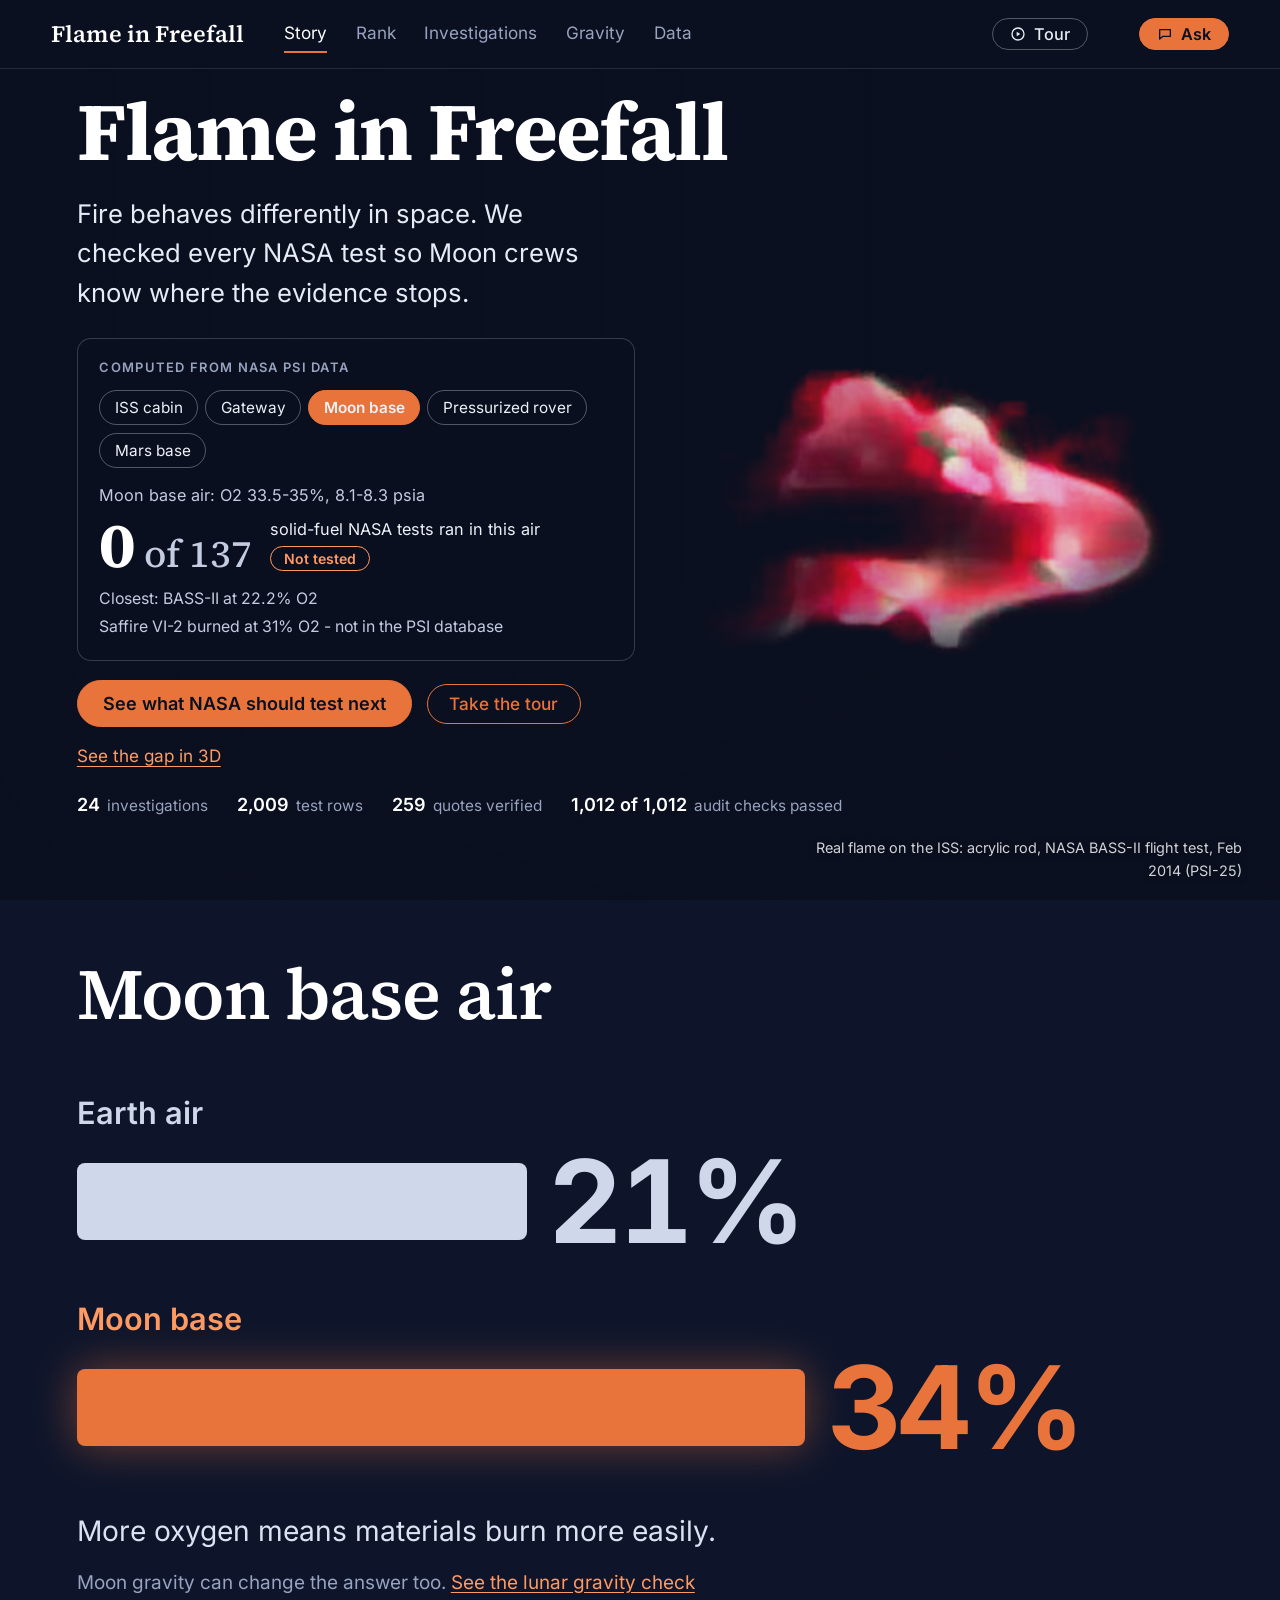
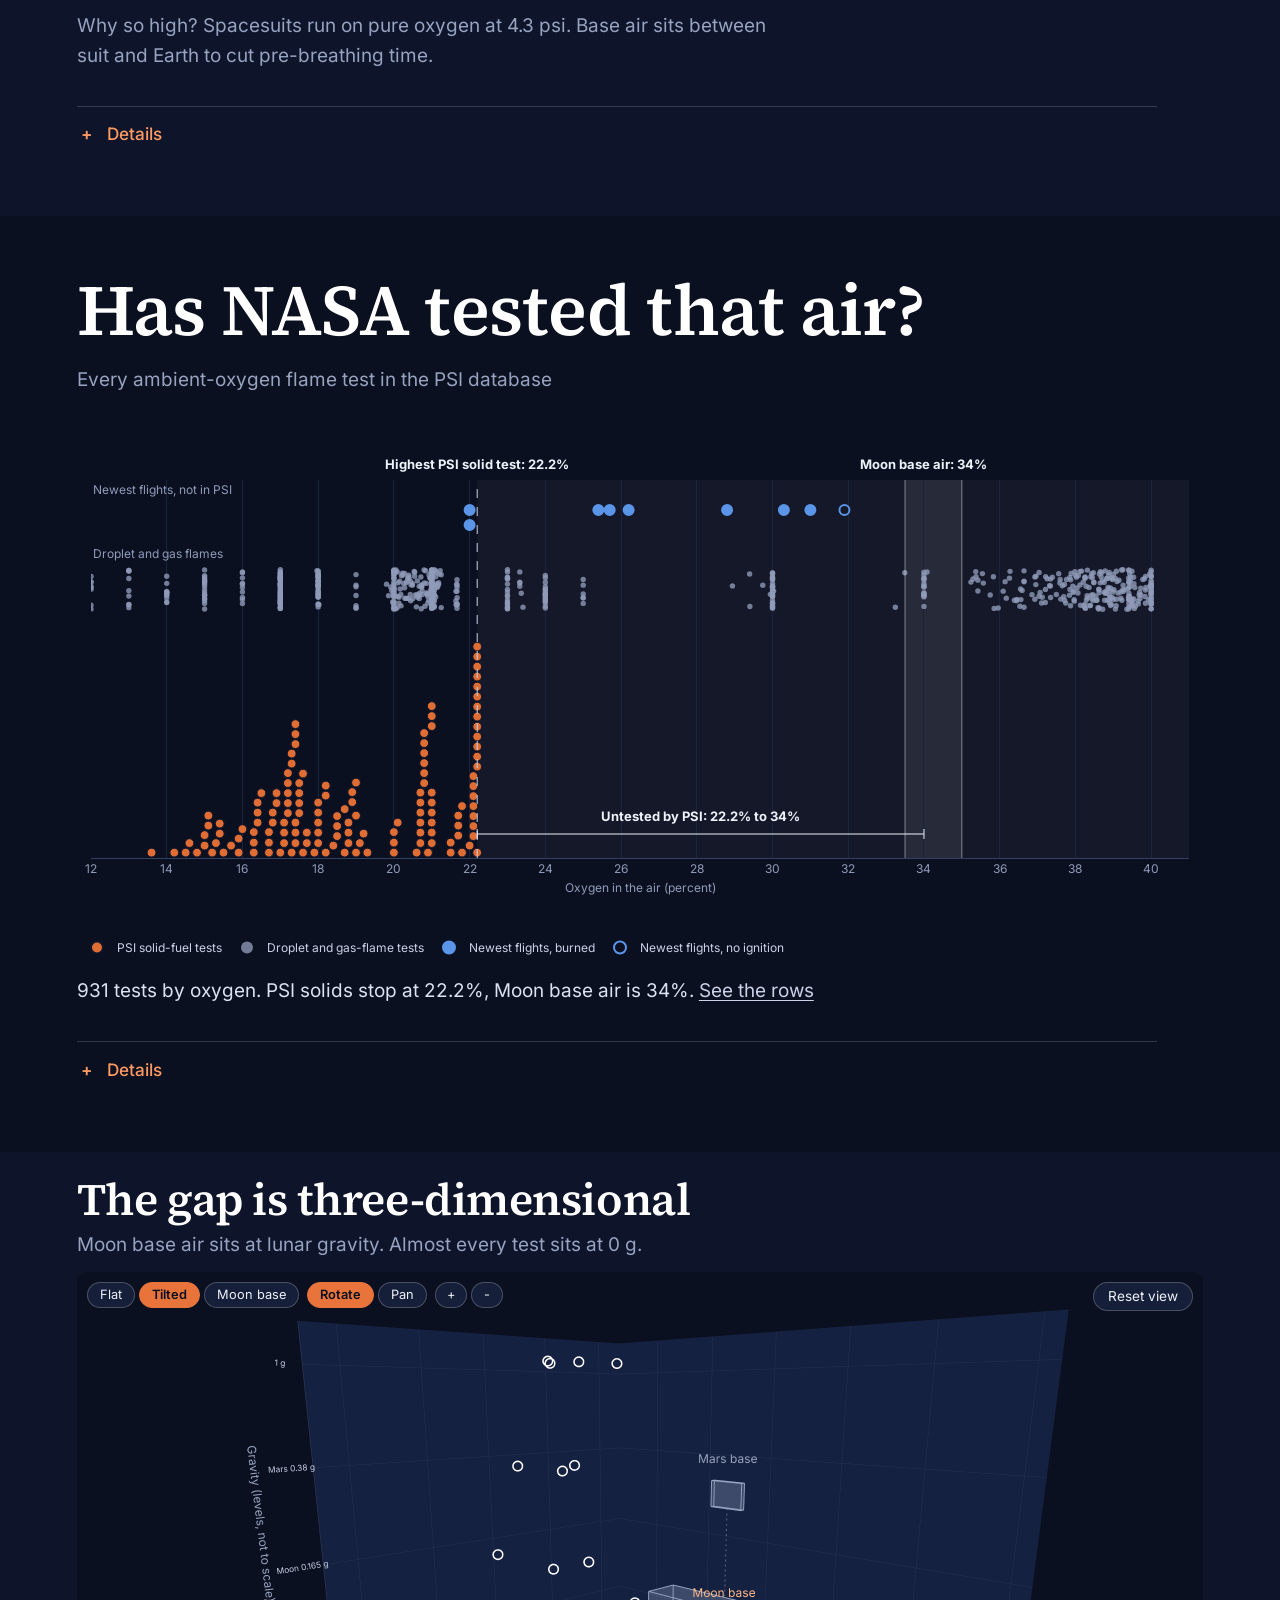
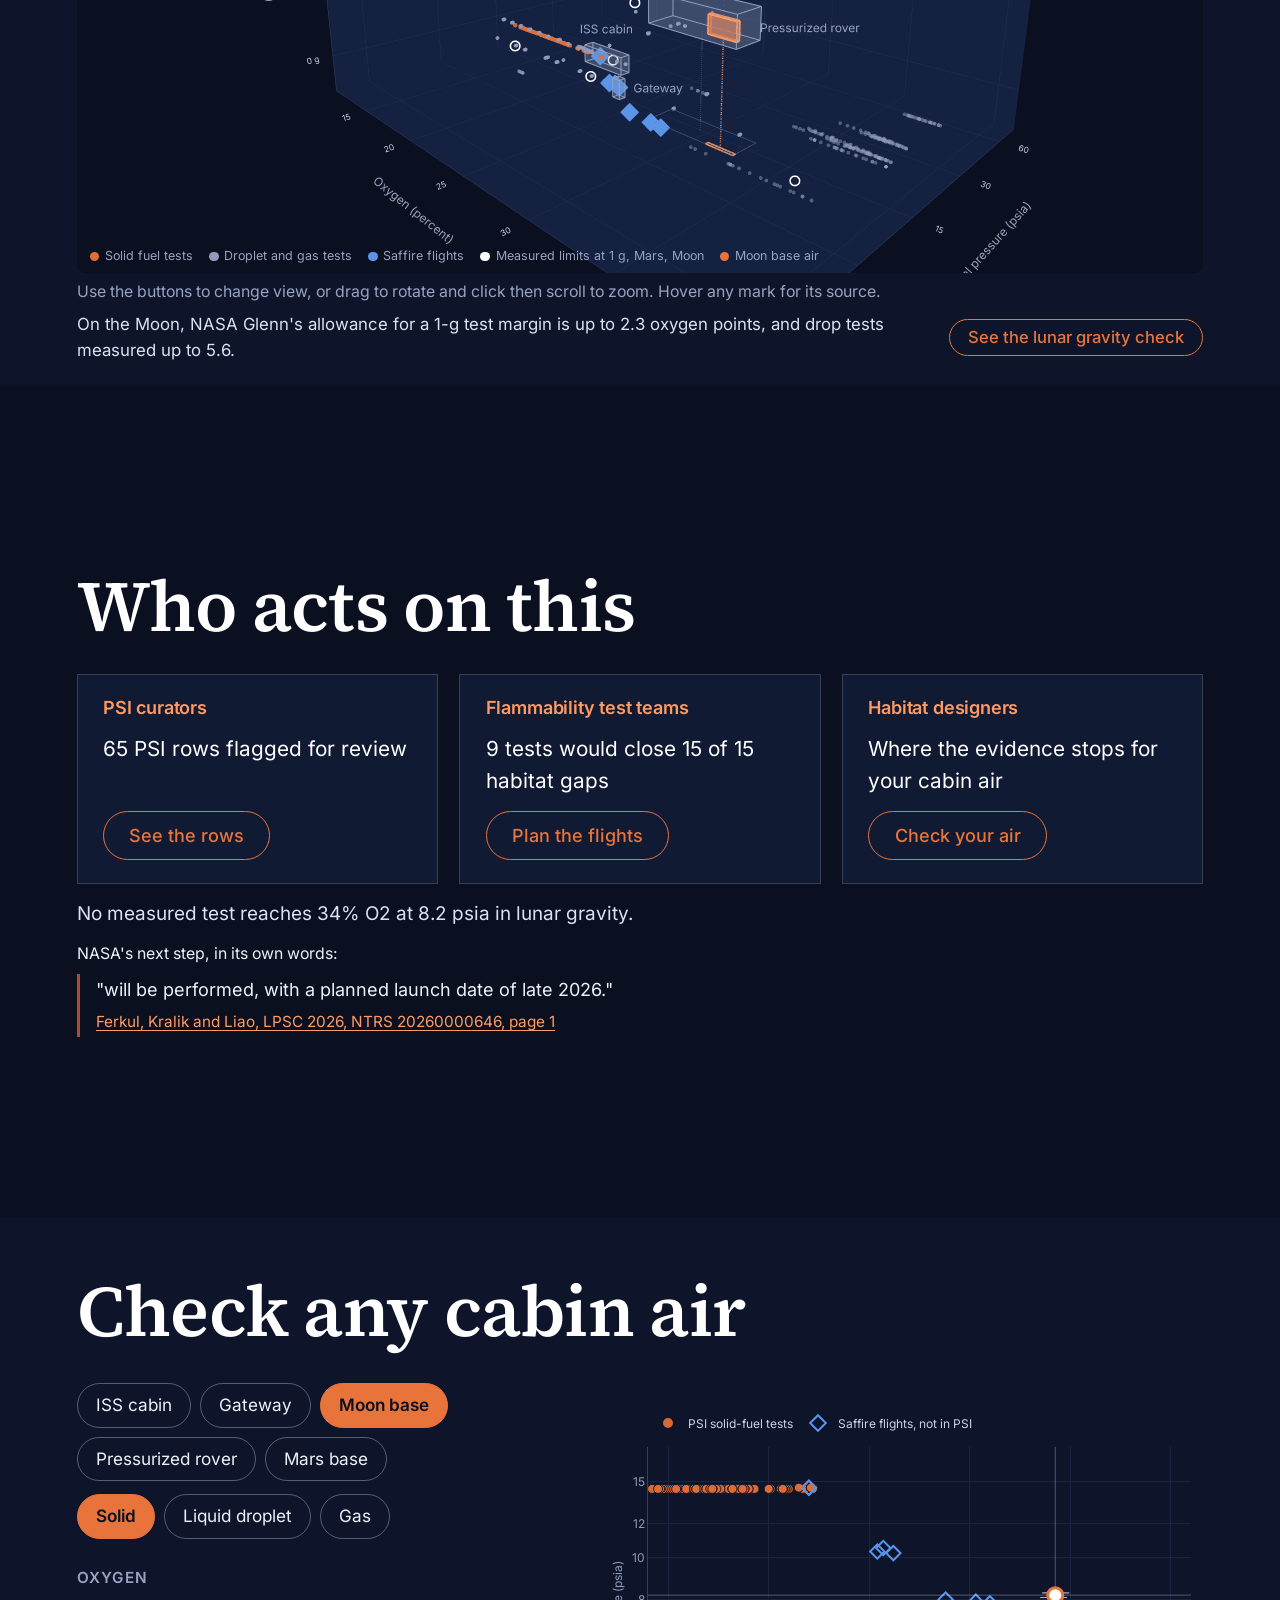
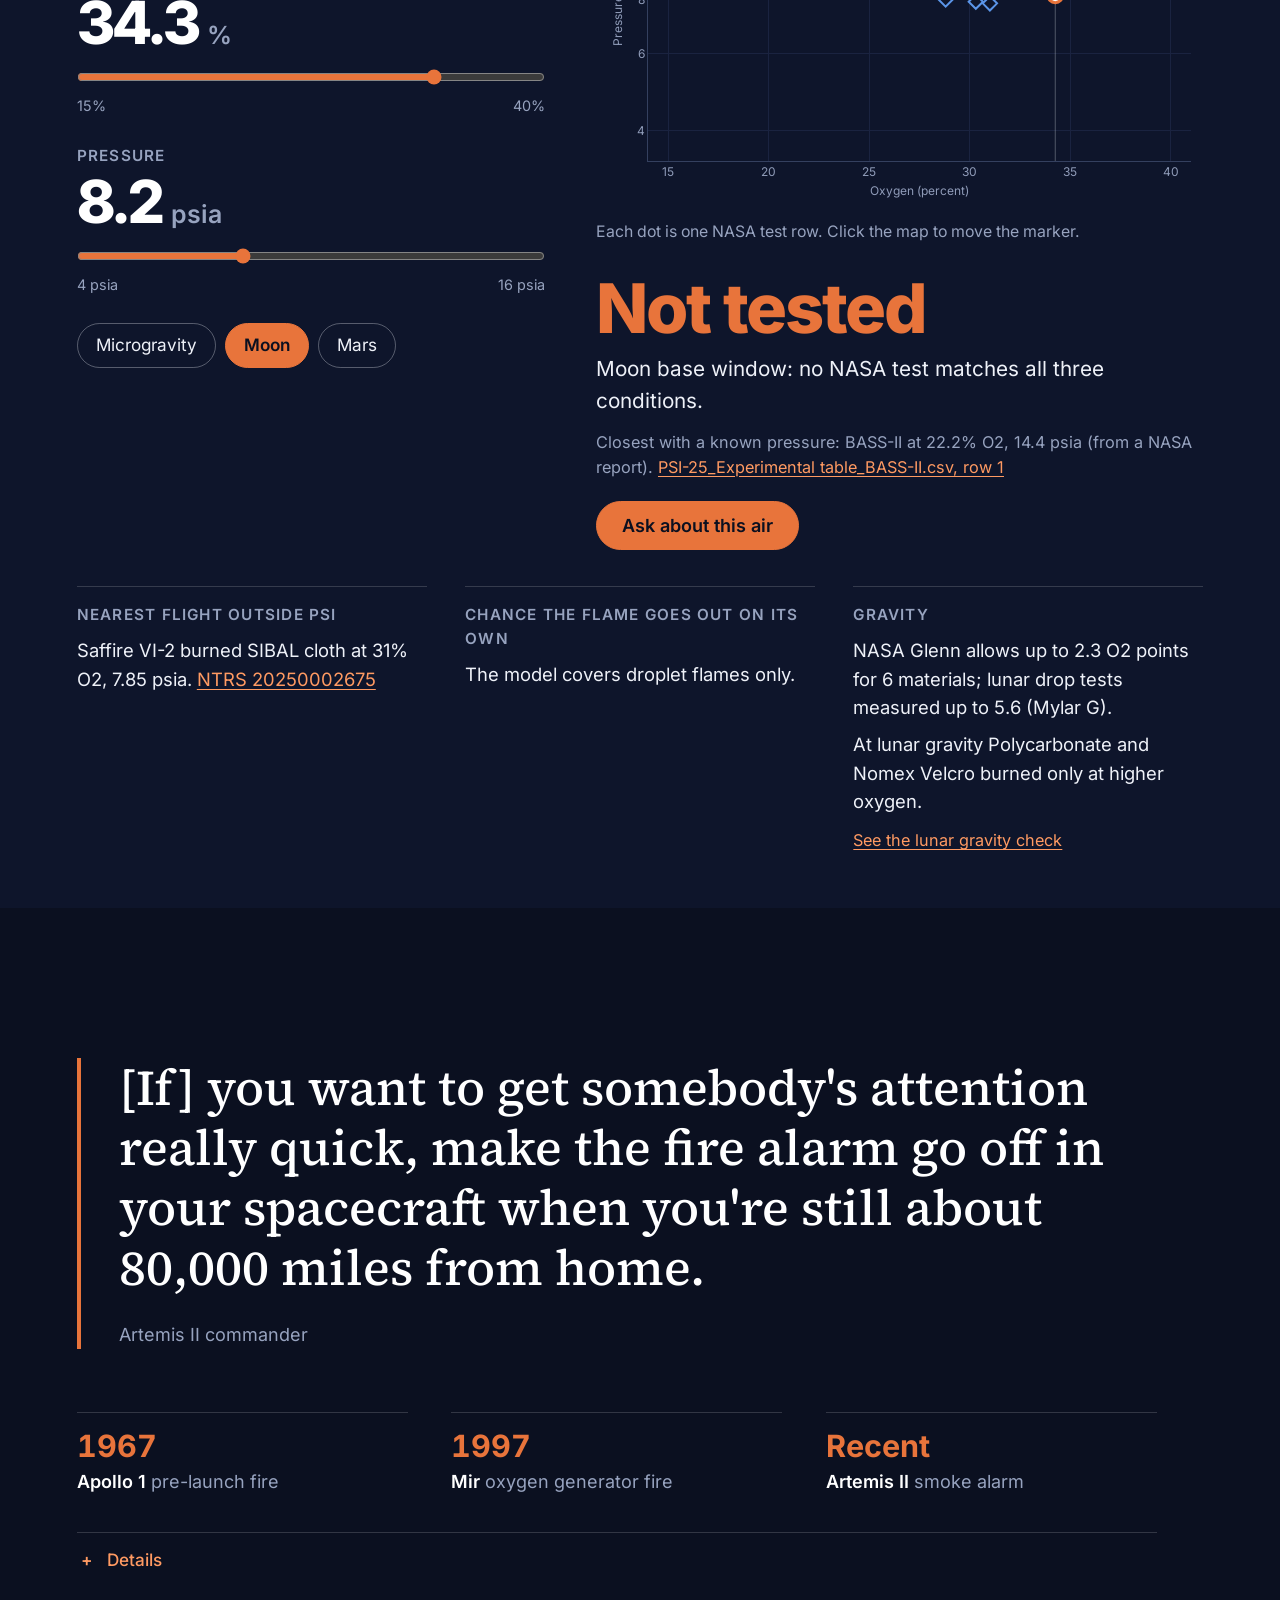
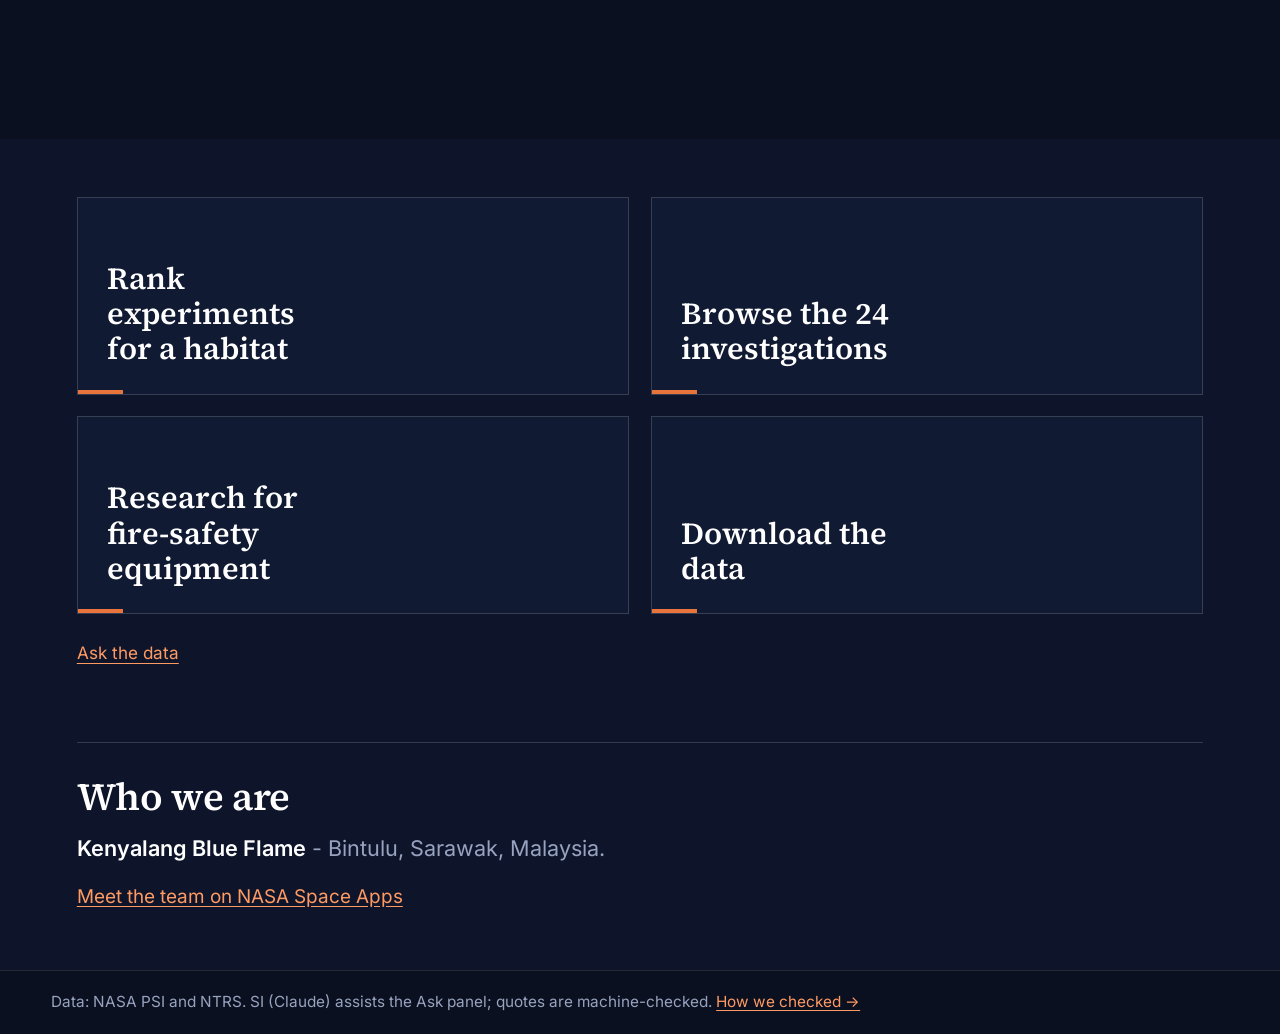
==== commit 1fe4768d: "Favicon: spherical microgravity flame on navy (SVG, PNG, ICO, Apple touch icon)" ====
--- a/public/index.html
+++ b/public/index.html
@@ -1,37 +1,43 @@
-<!DOCTYPE html>
-<html lang="en">
-<head>
-<meta charset="utf-8">
-<meta name="viewport" content="width=device-width, initial-scale=1">
-<title>Flame in Freefall - fire-safety dashboard over NASA PSI combustion data</title>
-<meta name="description" content="Which NASA microgravity fire experiments matter for crews on the Moon and Mars, ranked from NASA PSI combustion data.">
-<meta name="theme-color" content="#0b1020">
-<link rel="icon" href="data:,">
-<link rel="preload" href="fonts/inter-latin.woff2" as="font" type="font/woff2" crossorigin>
-<link rel="preload" href="fonts/source-serif-4-latin.woff2" as="font" type="font/woff2" crossorigin>
-<link rel="preload" as="script" href="vendor/plotly-basic-2.35.2.min.js">
-<link rel="stylesheet" href="style.css">
-</head>
-<body>
-<a class="skip-link" href="#view" id="skip-link">Skip to content</a>
-<div id="page">
-<header class="top">
-  <div class="top-inner">
-    <a class="brand" href="#/home">Flame in Freefall</a>
-    <nav id="nav" aria-label="Sections"></nav>
-    <button type="button" id="ask-open" class="ask-toggle" aria-expanded="false" aria-controls="ask-panel" aria-label="Ask the data" hidden><svg class="hdr-ico" viewBox="0 0 24 24" width="16" height="16" aria-hidden="true" focusable="false"><path d="M4 5.5h16v10H9l-5 4v-14z" fill="none" stroke="currentColor" stroke-width="2" stroke-linejoin="round"/></svg><span>Ask</span></button>
-  </div>
-</header>
-<main id="view" tabindex="-1">
-  <p class="loading">Loading data...</p>
-</main>
-<footer class="foot">
-  <div class="foot-inner">
-    <p>Data: NASA PSI and NTRS. SI (Claude) assists the Ask panel; quotes are machine-checked. <a href="#/verification">How we checked -&gt;</a></p>
-  </div>
-</footer>
-</div>
-<aside id="ask-panel" aria-label="Ask the data"></aside>
-<script src="app.js" charset="utf-8"></script>
-</body>
-</html>
+<!DOCTYPE html>
+<html lang="en">
+<head>
+<meta charset="utf-8">
+<meta name="viewport" content="width=device-width, initial-scale=1">
+<title>Flame in Freefall - fire-safety dashboard over NASA PSI combustion data</title>
+<meta name="description" content="Which NASA microgravity fire experiments matter for crews on the Moon and Mars, ranked from NASA PSI combustion data.">
+<meta name="theme-color" content="#0b1020">
+<link rel="icon" href="favicon.svg" type="image/svg+xml">+
+<link rel="icon" href="favicon-32.png" type="image/png" sizes="32x32">+
+<link rel="alternate icon" href="favicon.ico">+
+<link rel="apple-touch-icon" href="apple-touch-icon.png">
+<link rel="preload" href="fonts/inter-latin.woff2" as="font" type="font/woff2" crossorigin>
+<link rel="preload" href="fonts/source-serif-4-latin.woff2" as="font" type="font/woff2" crossorigin>
+<link rel="preload" as="script" href="vendor/plotly-basic-2.35.2.min.js">
+<link rel="stylesheet" href="style.css">
+</head>
+<body>
+<a class="skip-link" href="#view" id="skip-link">Skip to content</a>
+<div id="page">
+<header class="top">
+  <div class="top-inner">
+    <a class="brand" href="#/home">Flame in Freefall</a>
+    <nav id="nav" aria-label="Sections"></nav>
+    <button type="button" id="ask-open" class="ask-toggle" aria-expanded="false" aria-controls="ask-panel" aria-label="Ask the data" hidden><svg class="hdr-ico" viewBox="0 0 24 24" width="16" height="16" aria-hidden="true" focusable="false"><path d="M4 5.5h16v10H9l-5 4v-14z" fill="none" stroke="currentColor" stroke-width="2" stroke-linejoin="round"/></svg><span>Ask</span></button>
+  </div>
+</header>
+<main id="view" tabindex="-1">
+  <p class="loading">Loading data...</p>
+</main>
+<footer class="foot">
+  <div class="foot-inner">
+    <p>Data: NASA PSI and NTRS. SI (Claude) assists the Ask panel; quotes are machine-checked. <a href="#/verification">How we checked -&gt;</a></p>
+  </div>
+</footer>
+</div>
+<aside id="ask-panel" aria-label="Ask the data"></aside>
+<script src="app.js" charset="utf-8"></script>
+</body>
+</html>
